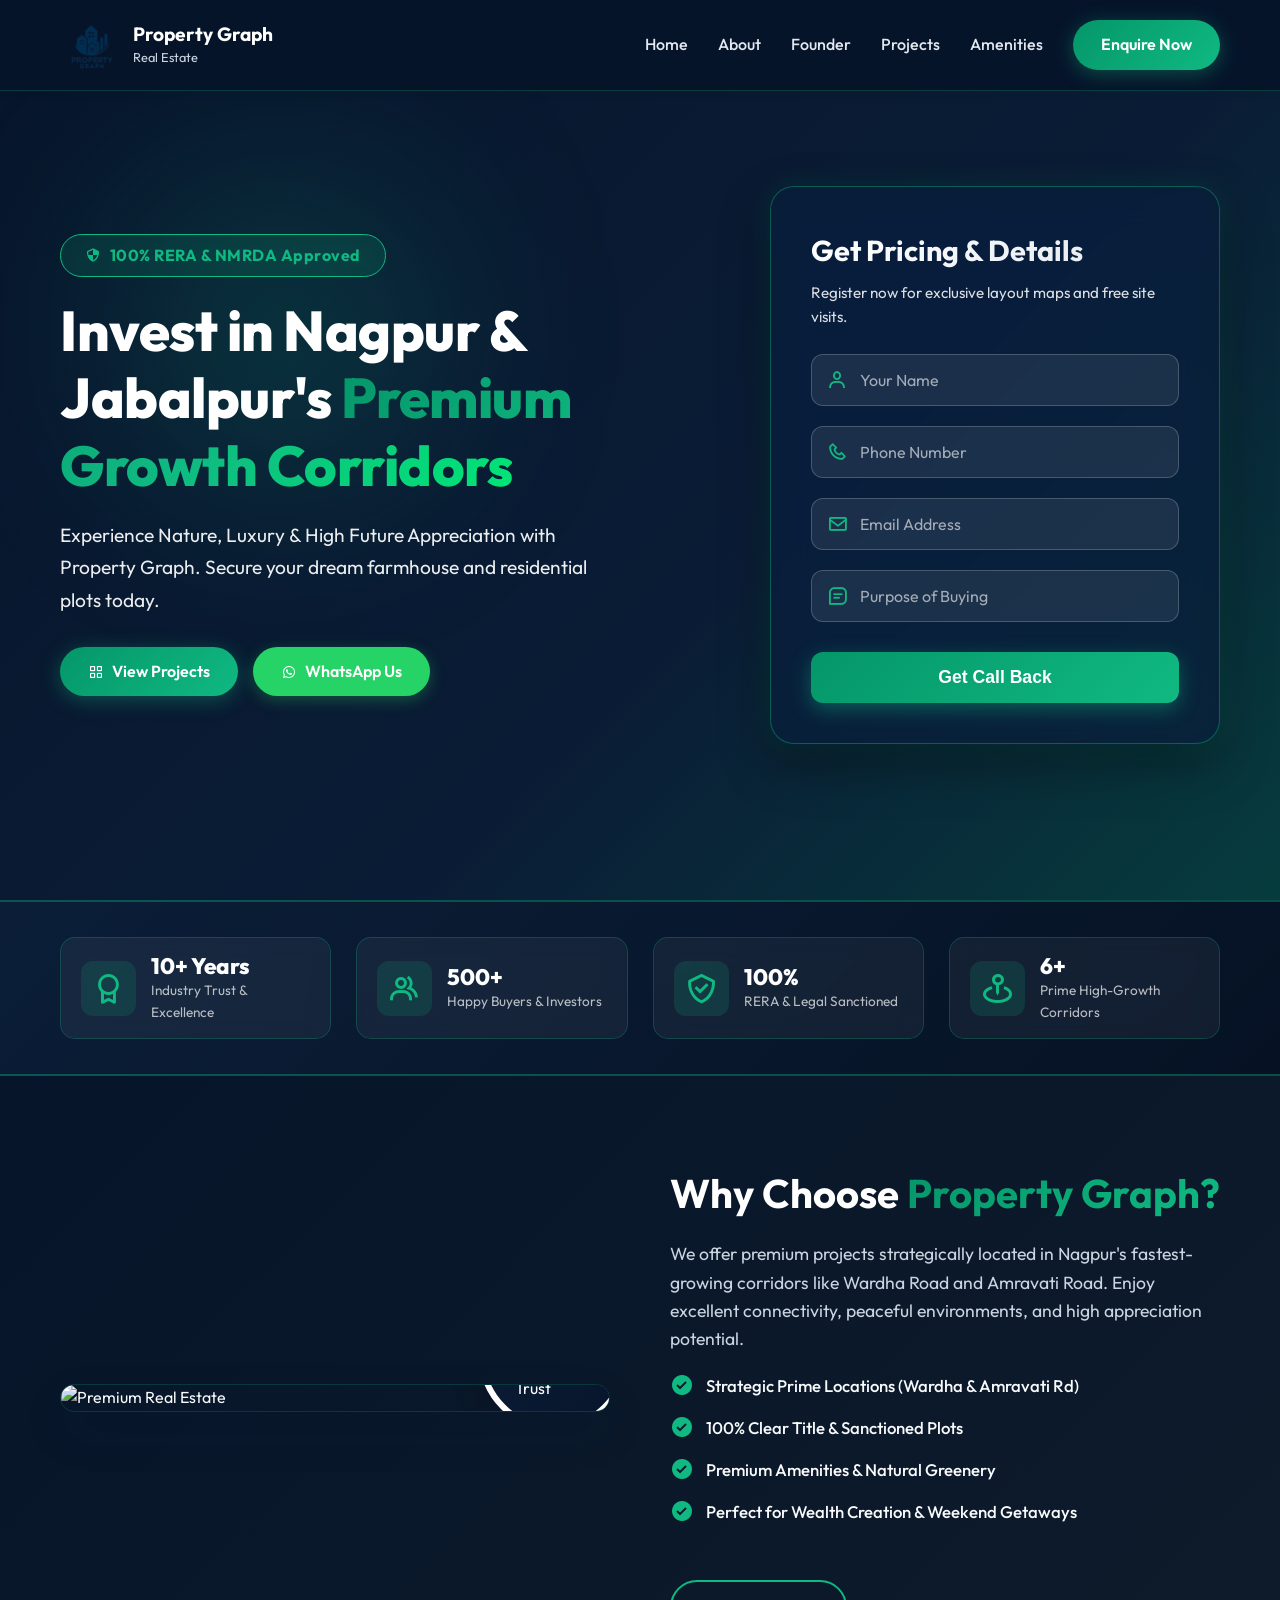
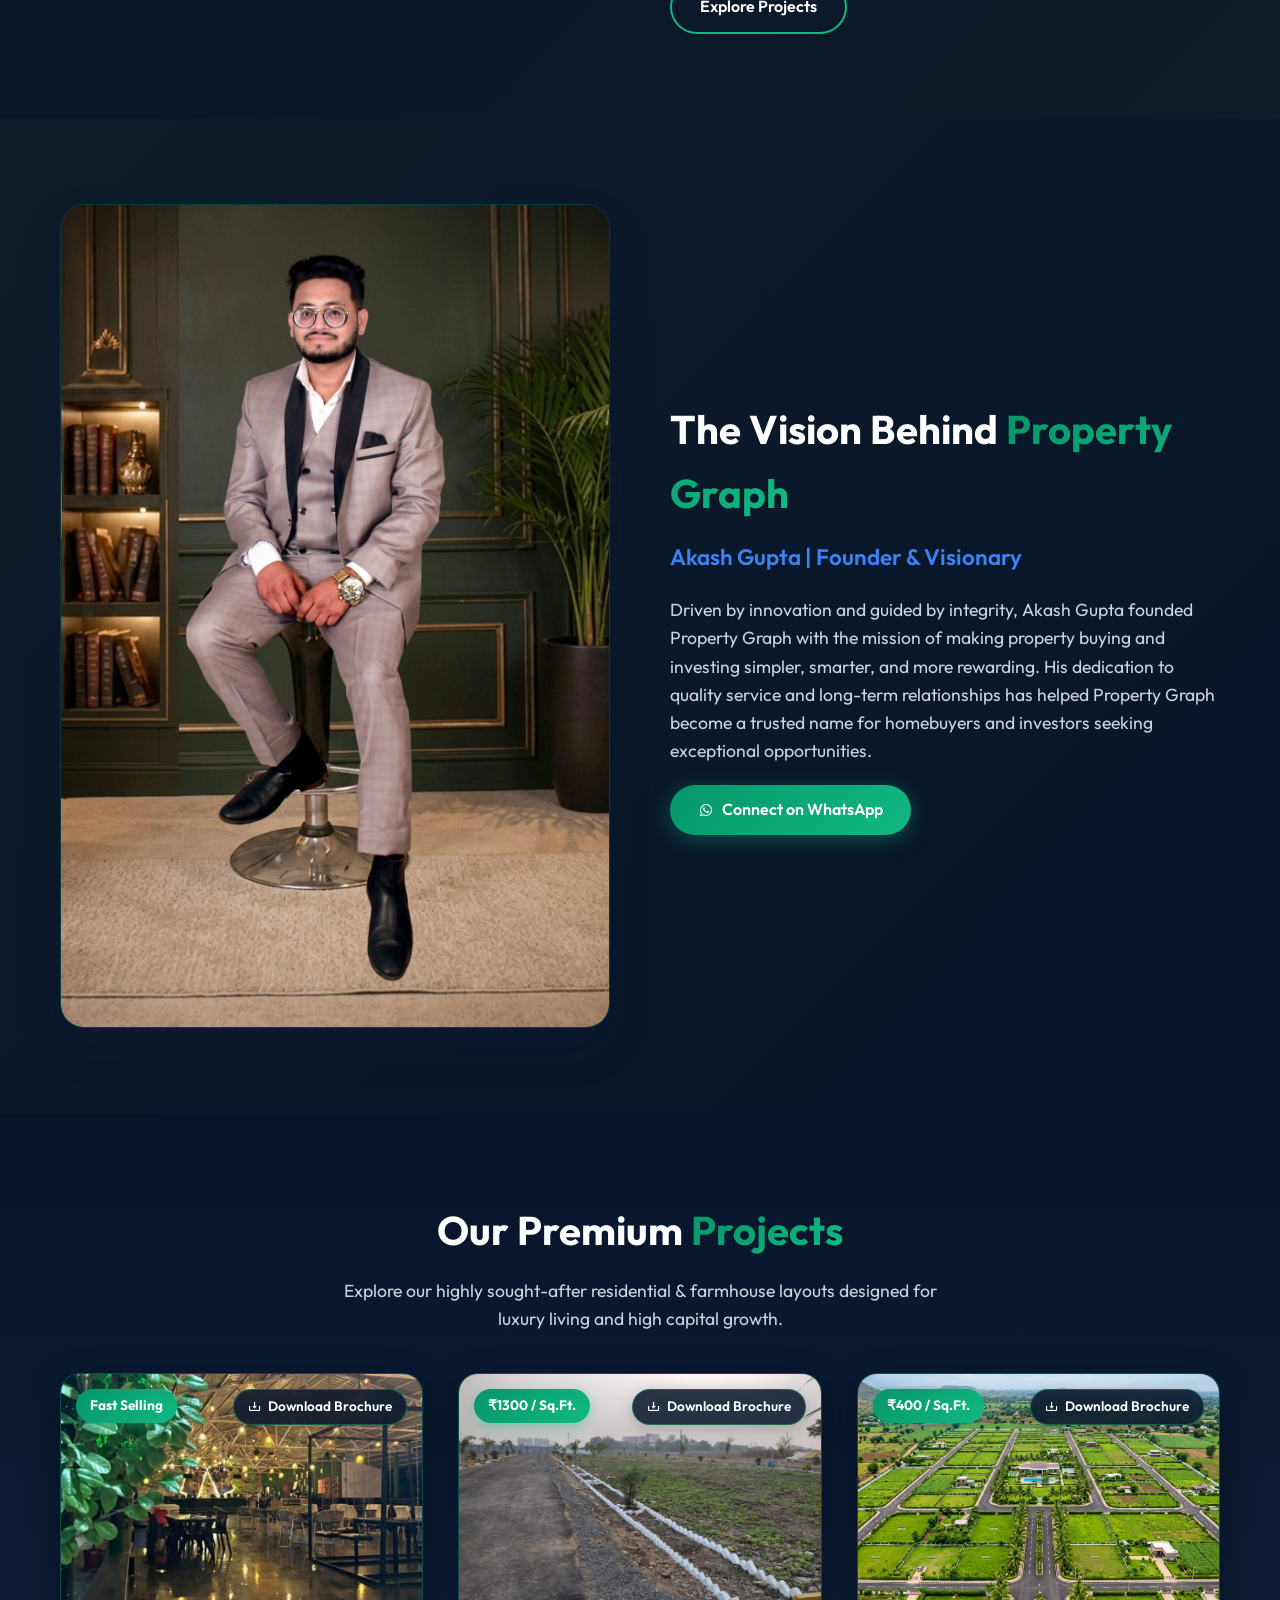
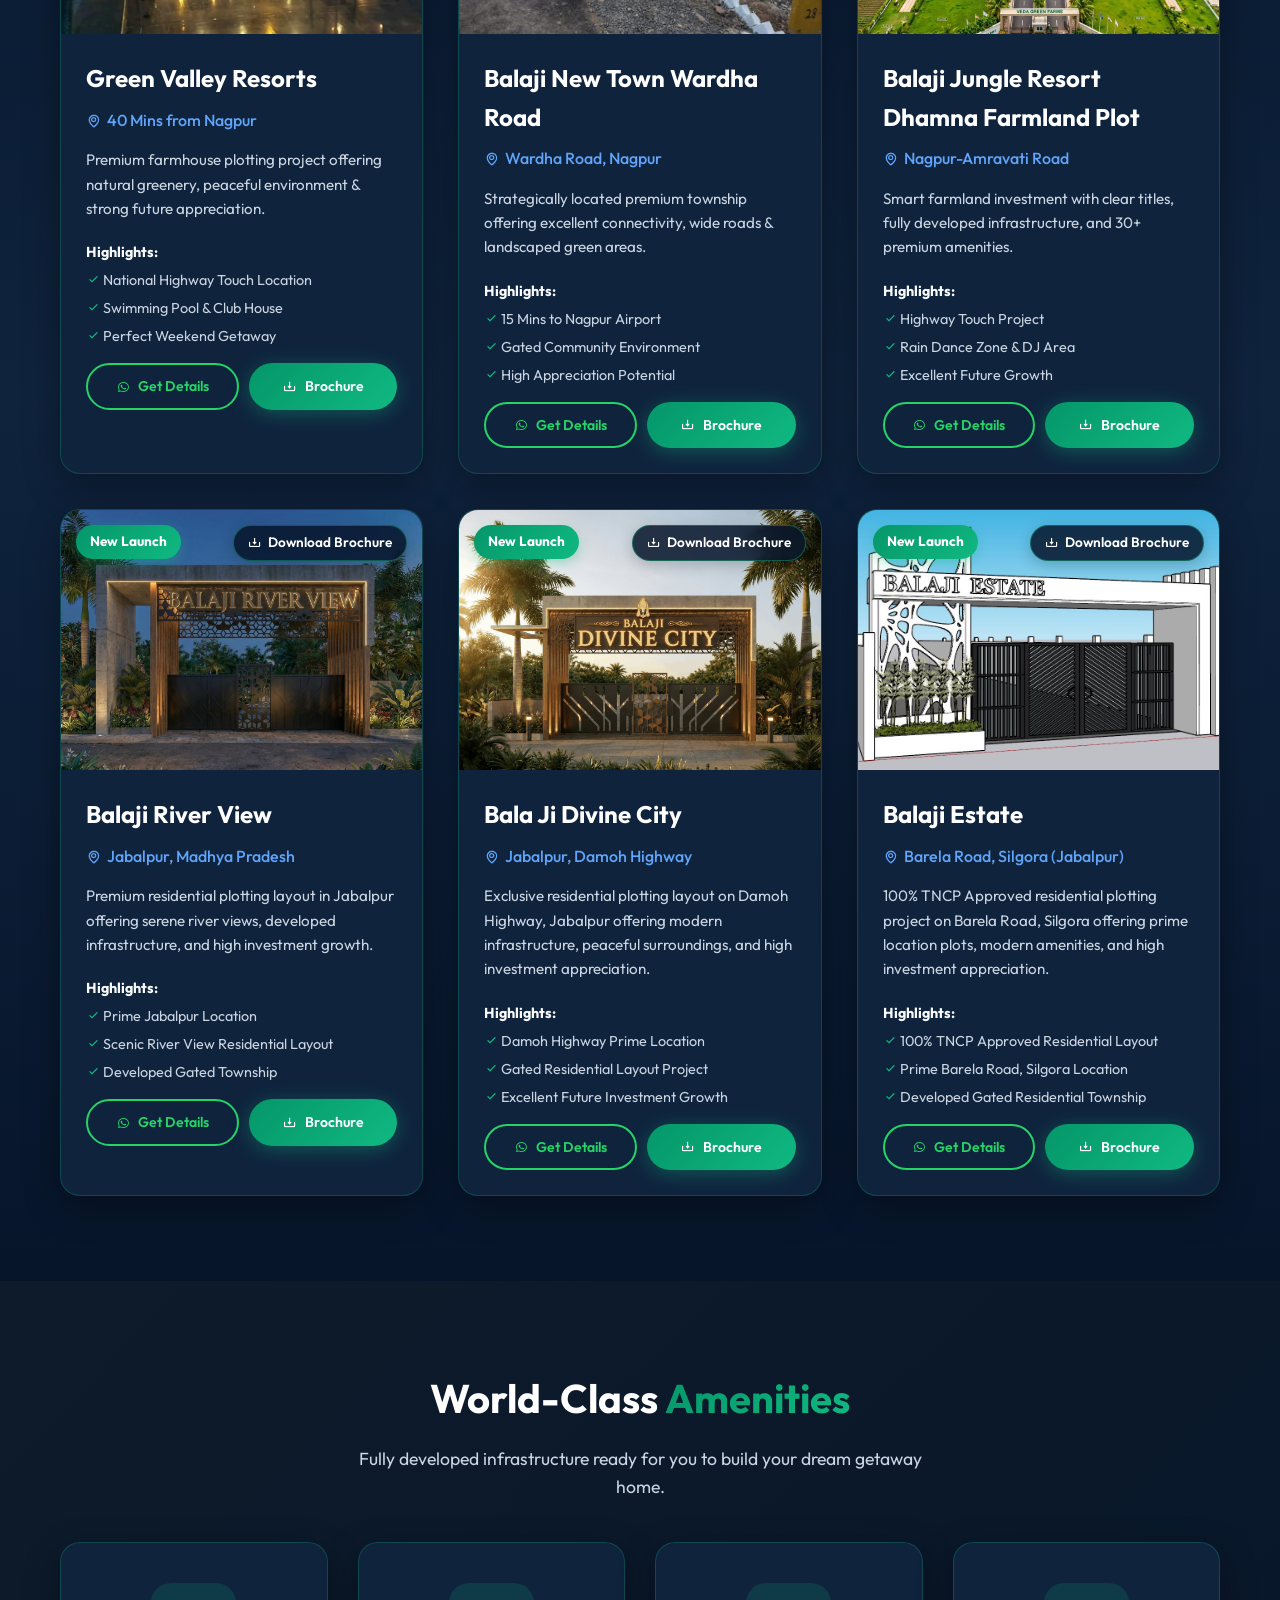
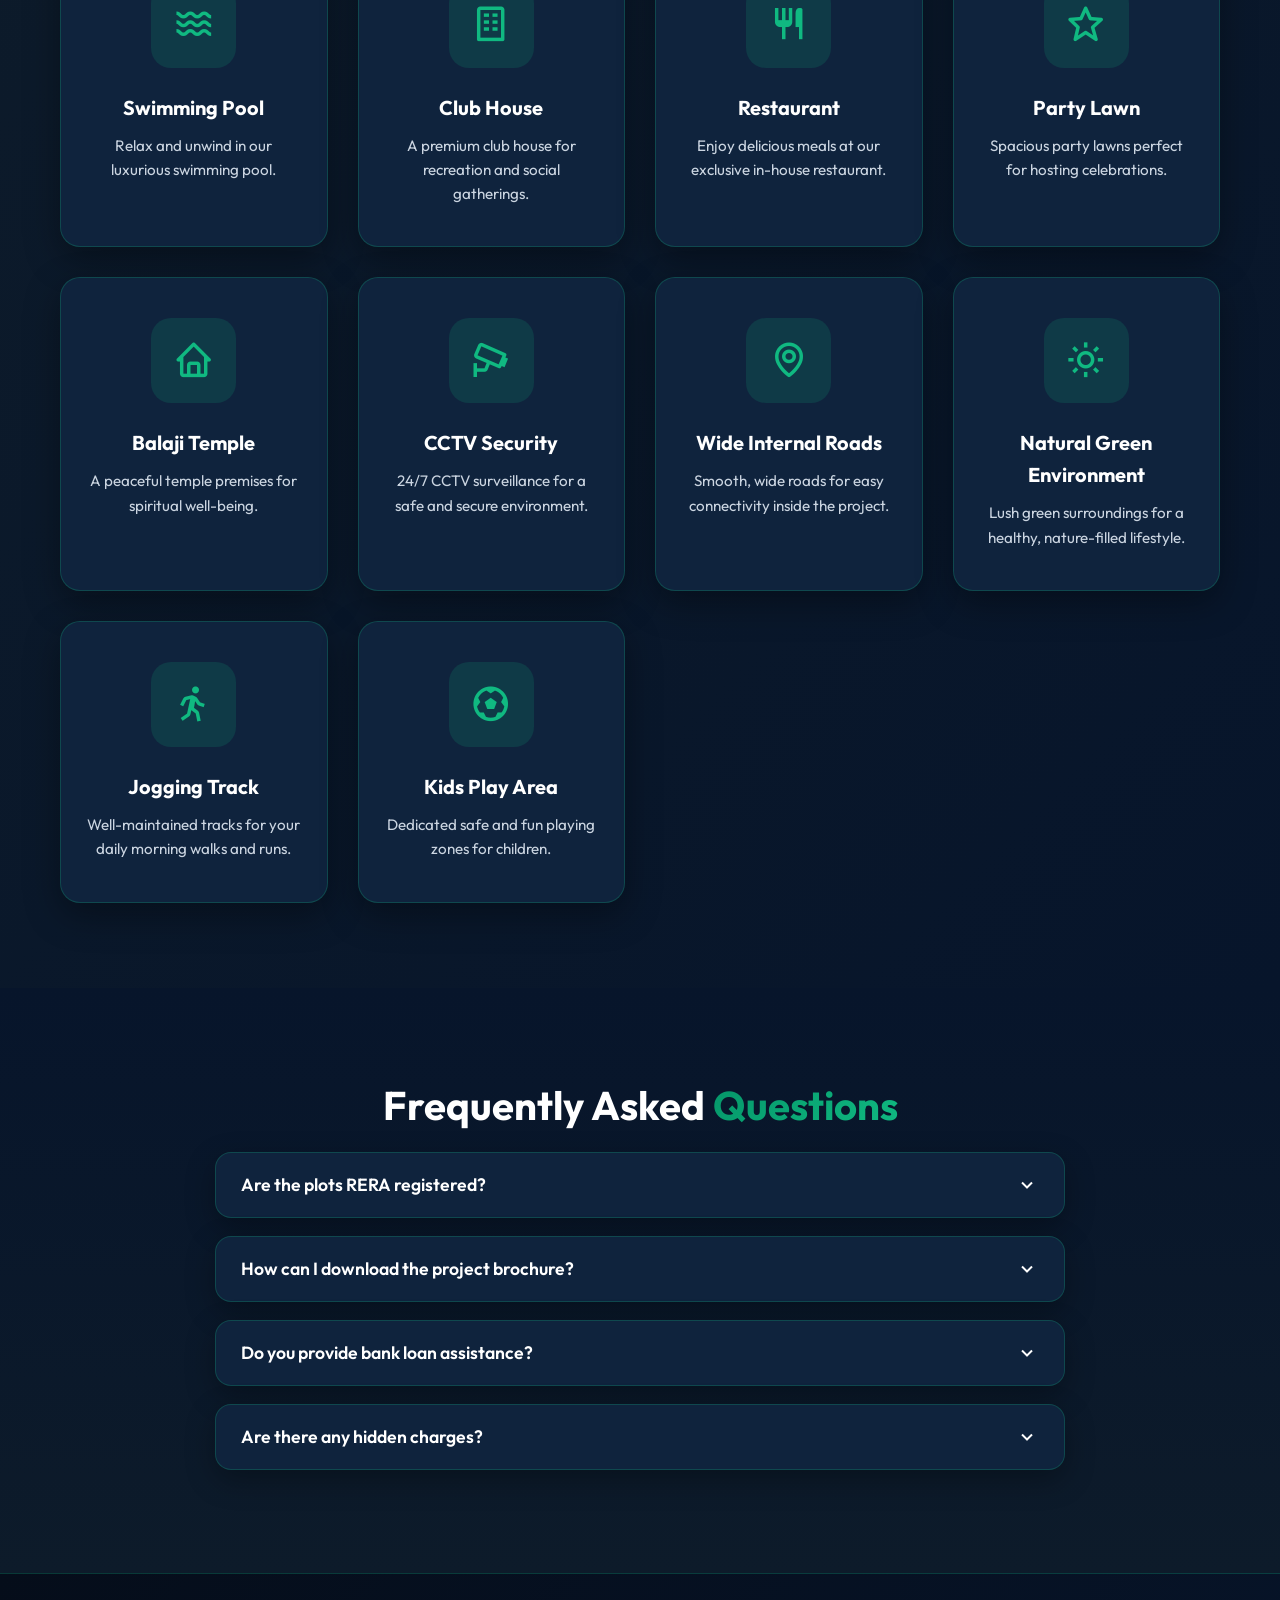
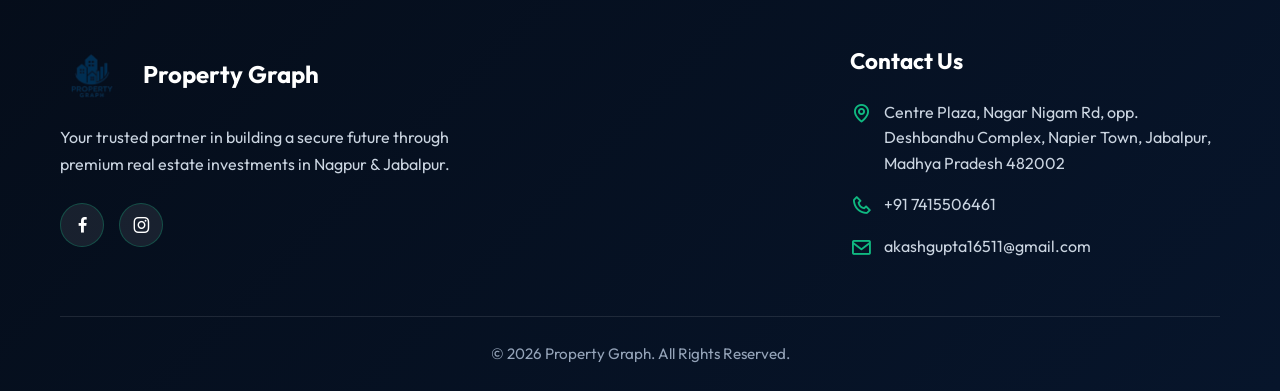
==== index.html @ 425f67b8 "Update Balaji Estate to TNCP Approved Project Barela Road Silgora Jabalpur" ====
<!DOCTYPE html>
<html lang="en">
<head>
    <meta charset="UTF-8">
    <meta name="viewport" content="width=device-width, initial-scale=1.0">
    <meta name="description" content="Property Graph - Premium Residential & Farmhouse Plots in Nagpur & Jabalpur. Download brochures & master plans.">
    <title>Property Graph | Premium Real Estate & Plots | Download Brochures</title>
    <link rel="stylesheet" href="style.css?v=3">
    <link rel="preconnect" href="https://fonts.googleapis.com">
    <link rel="preconnect" href="https://fonts.gstatic.com" crossorigin>
    <link href="https://fonts.googleapis.com/css2?family=Outfit:wght@300;400;500;600;700;800;900&display=swap" rel="stylesheet">
    <!-- Boxicons for Icons -->
    <link href='https://unpkg.com/boxicons@2.1.4/css/boxicons.min.css' rel='stylesheet'>
</head>
<body>
    <div class="page-wrapper" style="overflow-x: hidden; width: 100%; position: relative;">

    <!-- Header / Navbar -->
    <header class="header" id="header">
        <div class="nav-container">
            <a href="#" class="logo">
                <img src="logo.png" alt="Property Graph Logo" style="height: 60px;">
                <span>Property Graph<br><small>Real Estate</small></span>
            </a>
            <nav class="navbar">
                <a href="#home">Home</a>
                <a href="#about">About</a>
                <a href="#founder">Founder</a>
                <a href="#projects">Projects</a>
                <a href="#amenities">Amenities</a>
                <a href="contact.html" class="btn btn-primary">Enquire Now</a>
            </nav>
            <div class="menu-icon" id="menu-icon">
                <i class='bx bx-menu'></i>
            </div>
        </div>
    </header>

    <!-- Hero Section -->
    <section class="hero" id="home">
        <div class="hero-overlay"></div>
        <div class="hero-content">
            <div class="hero-text fade-in-up">
                <span class="badge"><i class='bx bx-shield-quarter'></i> 100% RERA & NMRDA Approved</span>
                <h1>Invest in Nagpur & Jabalpur's <span>Premium Growth Corridors</span></h1>
                <p>Experience Nature, Luxury & High Future Appreciation with Property Graph. Secure your dream farmhouse and residential plots today.</p>
                <div class="hero-buttons">
                    <a href="#projects" class="btn btn-primary"><i class='bx bx-grid-alt'></i> View Projects</a>
                    <a href="https://wa.me/917415506461" class="btn btn-whatsapp" target="_blank">
                        <i class='bx bxl-whatsapp'></i> WhatsApp Us
                    </a>
                </div>
            </div>
            
            <div class="hero-form-container fade-in-up delay-1">
                <div class="glass-form">
                    <h3>Get Pricing & Details</h3>
                    <p>Register now for exclusive layout maps and free site visits.</p>
                    <form id="leadForm" action="https://formsubmit.co/akashgupta16511@gmail.com" method="POST">
                        <input type="hidden" name="_captcha" value="false">
                        <input type="hidden" name="_next" value="https://fdimond423-del.github.io/property-graph-/thankyou.html">
                        <div class="input-group">
                            <i class='bx bx-user'></i>
                            <input type="text" name="name" placeholder="Your Name" required>
                        </div>
                        <div class="input-group">
                            <i class='bx bx-phone'></i>
                            <input type="tel" name="phone" placeholder="Phone Number" required>
                        </div>
                        <div class="input-group">
                            <i class='bx bx-envelope'></i>
                            <input type="email" name="email" placeholder="Email Address">
                        </div>
                        <div class="input-group">
                            <i class='bx bx-message-square-detail'></i>
                            <input type="text" name="purpose" placeholder="Purpose of Buying" required>
                        </div>
                        <button type="submit" class="btn btn-submit">Get Call Back</button>
                    </form>
                </div>
            </div>
        </div>
    </section>

    <!-- Stats Counter Bar -->
    <section class="stats-bar">
        <div class="container">
            <div class="stats-grid">
                <div class="stat-card">
                    <div class="stat-icon"><i class='bx bx-award'></i></div>
                    <div class="stat-info">
                        <h3>10+ Years</h3>
                        <p>Industry Trust & Excellence</p>
                    </div>
                </div>
                <div class="stat-card">
                    <div class="stat-icon"><i class='bx bx-group'></i></div>
                    <div class="stat-info">
                        <h3>500+</h3>
                        <p>Happy Buyers & Investors</p>
                    </div>
                </div>
                <div class="stat-card">
                    <div class="stat-icon"><i class='bx bx-check-shield'></i></div>
                    <div class="stat-info">
                        <h3>100%</h3>
                        <p>RERA & Legal Sanctioned</p>
                    </div>
                </div>
                <div class="stat-card">
                    <div class="stat-icon"><i class='bx bx-map-pin'></i></div>
                    <div class="stat-info">
                        <h3>6+</h3>
                        <p>Prime High-Growth Corridors</p>
                    </div>
                </div>
            </div>
        </div>
    </section>

    <!-- About Section -->
    <section class="about section" id="about">
        <div class="container">
            <div class="about-grid">
                <div class="about-image slide-in-left">
                    <img src="https://images.unsplash.com/photo-1560518883-ce09059eeffa?ixlib=rb-4.0.3&auto=format&fit=crop&w=800&q=80" alt="Premium Real Estate" loading="lazy">
                    <div class="experience-badge">
                        <h2>10+</h2>
                        <p>Years of Trust</p>
                    </div>
                </div>
                <div class="about-text slide-in-right">
                    <h2 class="section-title">Why Choose <span>Property Graph?</span></h2>
                    <p>We offer premium projects strategically located in Nagpur's fastest-growing corridors like Wardha Road and Amravati Road. Enjoy excellent connectivity, peaceful environments, and high appreciation potential.</p>
                    <ul class="features-list">
                        <li><i class='bx bxs-check-circle'></i> Strategic Prime Locations (Wardha & Amravati Rd)</li>
                        <li><i class='bx bxs-check-circle'></i> 100% Clear Title & Sanctioned Plots</li>
                        <li><i class='bx bxs-check-circle'></i> Premium Amenities & Natural Greenery</li>
                        <li><i class='bx bxs-check-circle'></i> Perfect for Wealth Creation & Weekend Getaways</li>
                    </ul>
                    <a href="#projects" class="btn btn-outline" style="margin-top: 25px;">Explore Projects</a>
                </div>
            </div>
        </div>
    </section>

    <!-- Founder Section -->
    <section class="founder section bg-light" id="founder">
        <div class="container">
            <div class="about-grid">
                <div class="about-image slide-in-left">
                    <img src="founder/12x18....-1%20copy.jpg.jpeg" alt="Akash Gupta - Founder & Visionary" loading="lazy">
                </div>
                <div class="about-text slide-in-right">
                    <h2 class="section-title">The Vision Behind <span>Property Graph</span></h2>
                    <h3 style="color: var(--primary-light); font-size: 1.4rem; margin-bottom: 20px; font-weight: 600;">Akash Gupta | Founder & Visionary</h3>
                    <p>Driven by innovation and guided by integrity, Akash Gupta founded Property Graph with the mission of making property buying and investing simpler, smarter, and more rewarding. His dedication to quality service and long-term relationships has helped Property Graph become a trusted name for homebuyers and investors seeking exceptional opportunities.</p>
                    <a href="https://wa.me/917415506461" class="btn btn-primary" target="_blank"><i class='bx bxl-whatsapp'></i> Connect on WhatsApp</a>
                </div>
            </div>
        </div>
    </section>

    <!-- Projects Section -->
    <section class="projects section bg-light" id="projects">
        <div class="container">
            <div class="section-header text-center">
                <h2 class="section-title">Our Premium <span>Projects</span></h2>
                <p>Explore our highly sought-after residential & farmhouse layouts designed for luxury living and high capital growth.</p>
            </div>
            
            <div class="projects-grid">
                <!-- Project 1 -->
                <div class="project-card zoom-in">
                    <div class="project-img">
                        <div class="project-carousel-6">
                            <div class="carousel-track">
                                <div class="carousel-slide"><img src="green_valley_group/image1.jpeg" alt="Green Valley Resorts" loading="lazy"></div>
                                <div class="carousel-slide"><img src="green_valley_group/image2.jpeg" alt="Green Valley Resorts" loading="lazy"></div>
                                <div class="carousel-slide"><img src="green_valley_group/image3.jpeg" alt="Green Valley Resorts" loading="lazy"></div>
                                <div class="carousel-slide"><img src="green_valley_group/image4.jpeg" alt="Green Valley Resorts" loading="lazy"></div>
                                <div class="carousel-slide"><img src="green_valley_group/image5.jpeg" alt="Green Valley Resorts" loading="lazy"></div>
                                <div class="carousel-slide"><img src="green_valley_group/image6.jpeg" alt="Green Valley Resorts" loading="lazy"></div>
                            </div>
                        </div>
                        <span class="status-badge">Fast Selling</span>
                        <a href="green%20vally%20brosure%20final/Green%20Valley%20Broucher.pdf.pdf" download="Green Valley Brochure.pdf" class="download-badge-overlay" title="Download Brochure">
                            <i class='bx bx-download'></i> Download Brochure
                        </a>
                    </div>
                    <div class="project-info">
                        <h3>Green Valley Resorts</h3>
                        <p class="location"><i class='bx bx-map'></i> 40 Mins from Nagpur</p>
                        <p class="desc">Premium farmhouse plotting project offering natural greenery, peaceful environment & strong future appreciation.</p>
                        <div style="margin-bottom: 15px; font-size: 0.9rem; color: var(--text-dark);">
                            <strong>Highlights:</strong>
                            <ul style="list-style: none; padding-left: 0; margin-top: 5px; color: var(--text-light);">
                                <li style="margin-bottom: 5px;"><i class='bx bx-check' style="color: var(--secondary-color);"></i> National Highway Touch Location</li>
                                <li style="margin-bottom: 5px;"><i class='bx bx-check' style="color: var(--secondary-color);"></i> Swimming Pool & Club House</li>
                                <li><i class='bx bx-check' style="color: var(--secondary-color);"></i> Perfect Weekend Getaway</li>
                            </ul>
                        </div>
                        <div class="project-actions">
                            <a href="https://wa.me/917415506461?text=I%20am%20interested%20in%20Green%20Valley%20Resorts" class="btn btn-whatsapp-outline" target="_blank">
                                <i class='bx bxl-whatsapp'></i> Get Details
                            </a>
                            <a href="green%20vally%20brosure%20final/Green%20Valley%20Broucher.pdf.pdf" download="Green Valley Brochure.pdf" class="btn btn-primary">
                                <i class='bx bx-download'></i> Brochure
                            </a>
                        </div>
                    </div>
                </div>

                <!-- Project 2 -->
                <div class="project-card zoom-in">
                    <div class="project-img">
                        <div class="project-carousel">
                            <div class="carousel-track">
                                <div class="carousel-slide"><img src="ba;aji%20new%20town%20wardha%20road%20crowsol/WhatsApp-Image-2024-11-11-at-19.02.05-1-768x577.jpeg" alt="Balaji New Town Wardha Road" loading="lazy"></div>
                                <div class="carousel-slide"><img src="ba;aji%20new%20town%20wardha%20road%20crowsol/WhatsApp-Image-2024-11-11-at-19.02.06-768x577%202.jpeg" alt="Balaji New Town Wardha Road" loading="lazy"></div>
                                <div class="carousel-slide"><img src="ba;aji%20new%20town%20wardha%20road%20crowsol/WhatsApp-Image-2024-11-11-at-19.03.56-2-768x576%20(1).jpeg" alt="Balaji New Town Wardha Road" loading="lazy"></div>
                                <div class="carousel-slide"><img src="ba;aji%20new%20town%20wardha%20road%20crowsol/drone-shots-2.jpg.jpeg" alt="Balaji New Town Wardha Road" loading="lazy"></div>
                                <div class="carousel-slide"><img src="ba;aji%20new%20town%20wardha%20road%20crowsol/drone-shots-3.jpg.jpeg" alt="Balaji New Town Wardha Road" loading="lazy"></div>
                            </div>
                        </div>
                        <span class="status-badge">₹1300 / Sq.Ft.</span>
                        <a href="ba;aji%20new%20town%20wardha%20road%20crowsol/GV%20New%20Map%202%20(1).pdf" download="Balaji New Town Map Brochure.pdf" class="download-badge-overlay" title="Download Brochure">
                            <i class='bx bx-download'></i> Download Brochure
                        </a>
                    </div>
                    <div class="project-info">
                        <h3>Balaji New Town Wardha Road</h3>
                        <p class="location"><i class='bx bx-map'></i> Wardha Road, Nagpur</p>
                        <p class="desc">Strategically located premium township offering excellent connectivity, wide roads & landscaped green areas.</p>
                        <div style="margin-bottom: 15px; font-size: 0.9rem; color: var(--text-dark);">
                            <strong>Highlights:</strong>
                            <ul style="list-style: none; padding-left: 0; margin-top: 5px; color: var(--text-light);">
                                <li style="margin-bottom: 5px;"><i class='bx bx-check' style="color: var(--secondary-color);"></i> 15 Mins to Nagpur Airport</li>
                                <li style="margin-bottom: 5px;"><i class='bx bx-check' style="color: var(--secondary-color);"></i> Gated Community Environment</li>
                                <li><i class='bx bx-check' style="color: var(--secondary-color);"></i> High Appreciation Potential</li>
                            </ul>
                        </div>
                        <div class="project-actions">
                            <a href="https://wa.me/917415506461?text=I%20am%20interested%20in%20Balaji%20New%20Town%20Wardha%20Road" class="btn btn-whatsapp-outline" target="_blank">
                                <i class='bx bxl-whatsapp'></i> Get Details
                            </a>
                            <a href="ba;aji%20new%20town%20wardha%20road%20crowsol/GV%20New%20Map%202%20(1).pdf" download="Balaji New Town Map Brochure.pdf" class="btn btn-primary">
                                <i class='bx bx-download'></i> Brochure
                            </a>
                        </div>
                    </div>
                </div>

                <!-- Project 3 -->
                <div class="project-card zoom-in">
                    <div class="project-img">
                        <img src="balaj%20jungle%20resort/balaji_jungle_resort_plot.png" alt="Balaji Jungle Resort Dhamna Farmland Plot" loading="lazy">
                        <span class="status-badge">₹400 / Sq.Ft.</span>
                        <a href="balaj%20jungle%20resort/Balaji%20jungle%20resort%20brosure.docx" download="Balaji Jungle Resort Brochure.docx" class="download-badge-overlay" title="Download Brochure">
                            <i class='bx bx-download'></i> Download Brochure
                        </a>
                    </div>
                    <div class="project-info">
                        <h3>Balaji Jungle Resort Dhamna Farmland Plot</h3>
                        <p class="location"><i class='bx bx-map'></i> Nagpur-Amravati Road</p>
                        <p class="desc">Smart farmland investment with clear titles, fully developed infrastructure, and 30+ premium amenities.</p>
                        <div style="margin-bottom: 15px; font-size: 0.9rem; color: var(--text-dark);">
                            <strong>Highlights:</strong>
                            <ul style="list-style: none; padding-left: 0; margin-top: 5px; color: var(--text-light);">
                                <li style="margin-bottom: 5px;"><i class='bx bx-check' style="color: var(--secondary-color);"></i> Highway Touch Project</li>
                                <li style="margin-bottom: 5px;"><i class='bx bx-check' style="color: var(--secondary-color);"></i> Rain Dance Zone & DJ Area</li>
                                <li><i class='bx bx-check' style="color: var(--secondary-color);"></i> Excellent Future Growth</li>
                            </ul>
                        </div>
                        <div class="project-actions">
                            <a href="https://wa.me/917415506461?text=I%20am%20interested%20in%20Dhamna%20Farmland" class="btn btn-whatsapp-outline" target="_blank">
                                <i class='bx bxl-whatsapp'></i> Get Details
                            </a>
                            <a href="balaj%20jungle%20resort/Balaji%20jungle%20resort%20brosure.docx" download="Balaji Jungle Resort Brochure.docx" class="btn btn-primary">
                                <i class='bx bx-download'></i> Brochure
                            </a>
                        </div>
                    </div>
                </div>

                <!-- Project 4 -->
                <div class="project-card zoom-in">
                    <div class="project-img">
                        <div class="project-carousel">
                            <div class="carousel-track">
                                <div class="carousel-slide"><img src="balaji%20river/Front_view_2K_202605291612.jpg.jpeg" alt="Balaji River Farmhouse Plot" loading="lazy"></div>
                                <div class="carousel-slide"><img src="balaji%20river/Generate_a_completely_new_FRONT_202605291632.jpg.jpeg" alt="Balaji River Farmhouse Plot" loading="lazy"></div>
                                <div class="carousel-slide"><img src="balaji%20river/Generate_a_luxury_arrival_perspective._202605291714.jpg.jpeg" alt="Balaji River Farmhouse Plot" loading="lazy"></div>
                                <div class="carousel-slide"><img src="balaji%20river/Generate_a_premium_aerial_architectural_202605291713.jpg.jpeg" alt="Balaji River Farmhouse Plot" loading="lazy"></div>
                                <div class="carousel-slide"><img src="balaji%20river/Change_the_text_from_Divine_202605291605.jpg.jpeg" alt="Balaji River Farmhouse Plot" loading="lazy"></div>
                            </div>
                        </div>
                        <span class="status-badge">New Launch</span>
                        <a href="balaj%20jungle%20resort/Balaji%20jungle%20resort%20brosure.docx" download="Balaji River Farmhouse Brochure.docx" class="download-badge-overlay" title="Download Brochure">
                            <i class='bx bx-download'></i> Download Brochure
                        </a>
                    </div>
                    <div class="project-info">
                        <h3>Balaji River View</h3>
                        <p class="location"><i class='bx bx-map'></i> Jabalpur, Madhya Pradesh</p>
                        <p class="desc">Premium residential plotting layout in Jabalpur offering serene river views, developed infrastructure, and high investment growth.</p>
                        <div style="margin-bottom: 15px; font-size: 0.9rem; color: var(--text-dark);">
                            <strong>Highlights:</strong>
                            <ul style="list-style: none; padding-left: 0; margin-top: 5px; color: var(--text-light);">
                                <li style="margin-bottom: 5px;"><i class='bx bx-check' style="color: var(--secondary-color);"></i> Prime Jabalpur Location</li>
                                <li style="margin-bottom: 5px;"><i class='bx bx-check' style="color: var(--secondary-color);"></i> Scenic River View Residential Layout</li>
                                <li><i class='bx bx-check' style="color: var(--secondary-color);"></i> Developed Gated Township</li>
                            </ul>
                        </div>
                        <div class="project-actions">
                            <a href="https://wa.me/917415506461?text=I%20am%20interested%20in%20Balaji%20River%20View%20Jabalpur" class="btn btn-whatsapp-outline" target="_blank">
                                <i class='bx bxl-whatsapp'></i> Get Details
                            </a>
                            <a href="balaj%20jungle%20resort/Balaji%20jungle%20resort%20brosure.docx" download="Balaji River View Brochure.docx" class="btn btn-primary">
                                <i class='bx bx-download'></i> Brochure
                            </a>
                        </div>
                    </div>
                </div>

                <!-- Project 5 -->
                <div class="project-card zoom-in">
                    <div class="project-img">
                        <div class="project-carousel-2">
                            <div class="carousel-track">
                                <div class="carousel-slide"><img src="balaji%20divine/IMG_6451.png" alt="Balaji Divine Farmhouse Plot" loading="lazy"></div>
                                <div class="carousel-slide"><img src="balaji%20divine/IMG_6452.png" alt="Balaji Divine Farmhouse Plot" loading="lazy"></div>
                            </div>
                        </div>
                        <span class="status-badge">New Launch</span>
                        <a href="balaji%20divine/Balaji%20Divine%20City%20-%20Copy.pdf" download="Balaji Divine City Brochure.pdf" class="download-badge-overlay" title="Download Brochure">
                            <i class='bx bx-download'></i> Download Brochure
                        </a>
                    </div>
                    <div class="project-info">
                        <h3>Bala Ji Divine City</h3>
                        <p class="location"><i class='bx bx-map'></i> Jabalpur, Damoh Highway</p>
                        <p class="desc">Exclusive residential plotting layout on Damoh Highway, Jabalpur offering modern infrastructure, peaceful surroundings, and high investment appreciation.</p>
                        <div style="margin-bottom: 15px; font-size: 0.9rem; color: var(--text-dark);">
                            <strong>Highlights:</strong>
                            <ul style="list-style: none; padding-left: 0; margin-top: 5px; color: var(--text-light);">
                                <li style="margin-bottom: 5px;"><i class='bx bx-check' style="color: var(--secondary-color);"></i> Damoh Highway Prime Location</li>
                                <li style="margin-bottom: 5px;"><i class='bx bx-check' style="color: var(--secondary-color);"></i> Gated Residential Layout Project</li>
                                <li><i class='bx bx-check' style="color: var(--secondary-color);"></i> Excellent Future Investment Growth</li>
                            </ul>
                        </div>
                        <div class="project-actions">
                            <a href="https://wa.me/917415506461?text=I%20am%20interested%20in%20Bala%20Ji%20Divine%20City%20Jabalpur" class="btn btn-whatsapp-outline" target="_blank">
                                <i class='bx bxl-whatsapp'></i> Get Details
                            </a>
                            <a href="balaji%20divine/Balaji%20Divine%20City%20-%20Copy.pdf" download="Balaji Divine City Brochure.pdf" class="btn btn-primary">
                                <i class='bx bx-download'></i> Brochure
                            </a>
                        </div>
                    </div>
                </div>

                <!-- Project 6 -->
                <div class="project-card zoom-in">
                    <div class="project-img">
                        <div class="project-carousel-3">
                            <div class="carousel-track">
                                <div class="carousel-slide"><img src="balaji%20estata/WhatsApp%20Image%202026-06-17%20at%204.12.08%20PM.jpeg" alt="Balaji Estate Farmhouse Plot" loading="lazy"></div>
                                <div class="carousel-slide"><img src="balaji%20estata/WhatsApp%20Image%202026-06-17%20at%204.12.09%20PM%20(1).jpeg" alt="Balaji Estate Farmhouse Plot" loading="lazy"></div>
                                <div class="carousel-slide"><img src="balaji%20estata/WhatsApp%20Image%202026-06-17%20at%204.12.09%20PM.jpeg" alt="Balaji Estate Farmhouse Plot" loading="lazy"></div>
                            </div>
                        </div>
                        <span class="status-badge">New Launch</span>
                        <a href="balaji%20estata/Balaji%20estate%20brosure.docx" download="Balaji Estate Brochure.docx" class="download-badge-overlay" title="Download Brochure">
                            <i class='bx bx-download'></i> Download Brochure
                        </a>
                    </div>
                    <div class="project-info">
                        <h3>Balaji Estate</h3>
                        <p class="location"><i class='bx bx-map'></i> Barela Road, Silgora (Jabalpur)</p>
                        <p class="desc">100% TNCP Approved residential plotting project on Barela Road, Silgora offering prime location plots, modern amenities, and high investment appreciation.</p>
                        <div style="margin-bottom: 15px; font-size: 0.9rem; color: var(--text-dark);">
                            <strong>Highlights:</strong>
                            <ul style="list-style: none; padding-left: 0; margin-top: 5px; color: var(--text-light);">
                                <li style="margin-bottom: 5px;"><i class='bx bx-check' style="color: var(--secondary-color);"></i> 100% TNCP Approved Residential Layout</li>
                                <li style="margin-bottom: 5px;"><i class='bx bx-check' style="color: var(--secondary-color);"></i> Prime Barela Road, Silgora Location</li>
                                <li><i class='bx bx-check' style="color: var(--secondary-color);"></i> Developed Gated Residential Township</li>
                            </ul>
                        </div>
                        <div class="project-actions">
                            <a href="https://wa.me/917415506461?text=I%20am%20interested%20in%20Balaji%20Estate%20Barela%20Road%20Silgora" class="btn btn-whatsapp-outline" target="_blank">
                                <i class='bx bxl-whatsapp'></i> Get Details
                            </a>
                            <a href="balaji%20estata/Balaji%20estate%20brosure.docx" download="Balaji Estate Brochure.docx" class="btn btn-primary">
                                <i class='bx bx-download'></i> Brochure
                            </a>
                        </div>
                    </div>
                </div>
            </div>
        </div>
    </section>



    <!-- Amenities Section -->
    <section class="amenities section" id="amenities">
        <div class="container">
            <div class="section-header text-center">
                <h2 class="section-title">World-Class <span>Amenities</span></h2>
                <p>Fully developed infrastructure ready for you to build your dream getaway home.</p>
            </div>
            
            <div class="amenities-grid">
                <div class="amenity-item fade-in-up">
                    <div class="icon-box"><i class='bx bx-water'></i></div>
                    <h4>Swimming Pool</h4>
                    <p>Relax and unwind in our luxurious swimming pool.</p>
                </div>
                <div class="amenity-item fade-in-up delay-1">
                    <div class="icon-box"><i class='bx bx-building'></i></div>
                    <h4>Club House</h4>
                    <p>A premium club house for recreation and social gatherings.</p>
                </div>
                <div class="amenity-item fade-in-up delay-2">
                    <div class="icon-box"><i class='bx bx-restaurant'></i></div>
                    <h4>Restaurant</h4>
                    <p>Enjoy delicious meals at our exclusive in-house restaurant.</p>
                </div>
                <div class="amenity-item fade-in-up delay-3">
                    <div class="icon-box"><i class='bx bx-star'></i></div>
                    <h4>Party Lawn</h4>
                    <p>Spacious party lawns perfect for hosting celebrations.</p>
                </div>
                <div class="amenity-item fade-in-up">
                    <div class="icon-box"><i class='bx bx-home'></i></div>
                    <h4>Balaji Temple</h4>
                    <p>A peaceful temple premises for spiritual well-being.</p>
                </div>
                <div class="amenity-item fade-in-up delay-1">
                    <div class="icon-box"><i class='bx bx-cctv'></i></div>
                    <h4>CCTV Security</h4>
                    <p>24/7 CCTV surveillance for a safe and secure environment.</p>
                </div>
                <div class="amenity-item fade-in-up delay-2">
                    <div class="icon-box"><i class='bx bx-map'></i></div>
                    <h4>Wide Internal Roads</h4>
                    <p>Smooth, wide roads for easy connectivity inside the project.</p>
                </div>
                <div class="amenity-item fade-in-up delay-3">
                    <div class="icon-box"><i class='bx bx-sun'></i></div>
                    <h4>Natural Green Environment</h4>
                    <p>Lush green surroundings for a healthy, nature-filled lifestyle.</p>
                </div>
                <div class="amenity-item fade-in-up">
                    <div class="icon-box"><i class='bx bx-walk'></i></div>
                    <h4>Jogging Track</h4>
                    <p>Well-maintained tracks for your daily morning walks and runs.</p>
                </div>
                <div class="amenity-item fade-in-up delay-1">
                    <div class="icon-box"><i class='bx bx-football'></i></div>
                    <h4>Kids Play Area</h4>
                    <p>Dedicated safe and fun playing zones for children.</p>
                </div>
            </div>
        </div>
    </section>

    <!-- FAQ Section -->
    <section class="faq section bg-light" id="faq">
        <div class="container">
            <div class="section-header text-center">
                <h2 class="section-title">Frequently Asked <span>Questions</span></h2>
            </div>
            <div class="faq-container">
                <div class="faq-item">
                    <button class="faq-question">Are the plots RERA registered? <i class='bx bx-chevron-down'></i></button>
                    <div class="faq-answer">
                        <p>Yes, all our projects are 100% sanctioned and RERA registered. We provide all necessary legal documents to ensure complete transparency.</p>
                    </div>
                </div>
                <div class="faq-item">
                    <button class="faq-question">How can I download the project brochure? <i class='bx bx-chevron-down'></i></button>
                    <div class="faq-answer">
                        <p>You can click on any "Download Brochure" button across our website to download official project PDFs or get them instantly sent to your WhatsApp.</p>
                    </div>
                </div>
                <div class="faq-item">
                    <button class="faq-question">Do you provide bank loan assistance? <i class='bx bx-chevron-down'></i></button>
                    <div class="faq-answer">
                        <p>Absolutely. We have tie-ups with leading nationalized and private banks to facilitate up to 80% hassle-free loan finance.</p>
                    </div>
                </div>
                <div class="faq-item">
                    <button class="faq-question">Are there any hidden charges? <i class='bx bx-chevron-down'></i></button>
                    <div class="faq-answer">
                        <p>No, we maintain 100% transparency. All costs including registration and development are clearly communicated upfront.</p>
                    </div>
                </div>
            </div>
        </div>
    </section>

    <!-- Footer / Contact -->
    <footer class="footer" id="contact">
        <div class="container">
            <div class="footer-grid">
                <div class="footer-info">
                    <a href="#" class="logo footer-logo">
                        <img src="logo.png" alt="Property Graph Logo" style="height: 60px; margin-right: 10px;">
                        <span style="font-size: 1.5rem; color: #fff;">Property Graph</span>
                    </a>
                    <p>Your trusted partner in building a secure future through premium real estate investments in Nagpur & Jabalpur.</p>
                    <div class="social-links">
                        <a href="https://www.facebook.com/people/Property-Graph/61576606281878/?mibextid=wwXIfr" target="_blank"><i class='bx bxl-facebook'></i></a>
                        <a href="https://www.instagram.com/property_graph_gsh=MWJjaGV1MHltNXNpNw%3D%3D&utm_source=qr" target="_blank"><i class='bx bxl-instagram'></i></a>
                    </div>
                </div>
                
                <div class="footer-contact">
                    <h3>Contact Us</h3>
                    <p><i class='bx bx-map'></i> Centre Plaza, Nagar Nigam Rd, opp. Deshbandhu Complex, Napier Town, Jabalpur, Madhya Pradesh 482002</p>
                    <p><i class='bx bx-phone'></i> <a href="tel:+917415506461">+91 7415506461</a></p>
                    <p><i class='bx bx-envelope'></i> <a href="mailto:akashgupta16511@gmail.com">akashgupta16511@gmail.com</a></p>
                </div>
            </div>
            <div class="footer-bottom">
                <p>&copy; 2026 Property Graph. All Rights Reserved.</p>
            </div>
        </div>
    </footer>

    </div> <!-- End Page Wrapper -->

    <!-- Sticky Mobile CTA -->
    <div class="sticky-cta">
        <a href="tel:+917415506461" class="btn-call"><i class='bx bxs-phone-call'></i> Call Now</a>
        <a href="green%20vally%20brosure%20final/Green%20Valley%20Broucher.pdf.pdf" download="Property Graph Brochure.pdf" class="btn-brochure-mobile"><i class='bx bx-download'></i> Brochure</a>
        <a href="https://wa.me/917415506461" class="btn-wa" target="_blank"><i class='bx bxl-whatsapp'></i> WhatsApp</a>
    </div>

    <!-- Auto Popup Form Modal -->
    <div class="popup-overlay" id="autoPopup">
        <div class="popup-content">
            <span class="popup-close" id="closePopup">&times;</span>
            <div style="text-align: center; margin-bottom: 15px;">
                <img src="logo.png" alt="Property Graph Logo" style="height: 60px;">
            </div>
            <h3>Enquire Now</h3>
            <p>Get exclusive details & site visit dates for our premium projects!</p>
            <form id="popupForm" action="https://formsubmit.co/akashgupta16511@gmail.com" method="POST">
                <input type="hidden" name="_captcha" value="false">
                <input type="hidden" name="_next" value="https://fdimond423-del.github.io/property-graph-/thankyou.html">
                <div class="input-group">
                    <i class='bx bx-user'></i>
                    <input type="text" name="name" placeholder="Your Name" required>
                </div>
                <div class="input-group">
                    <i class='bx bx-phone'></i>
                    <input type="tel" name="phone" placeholder="Phone Number" required>
                </div>
                <div class="input-group">
                    <i class='bx bx-message-square-detail'></i>
                    <input type="text" name="purpose" placeholder="Purpose of Buying" required>
                </div>
                <button type="submit" class="btn btn-submit">Submit Details</button>
            </form>
        </div>
    </div>

    <script src="script.js?v=5"></script>
</body>
</html>
---- style.css ----
:root {
    --primary-color: #07152B; /* Deep Midnight Sapphire */
    --primary-light: #3B82F6;
    --secondary-color: #10B981; /* Premium Emerald Green */
    --secondary-hover: #059669; /* Rich Dark Emerald */
    --emerald-glow: #00E676;
    --text-dark: #F8FAFC; /* Crisp Light Text */
    --text-light: #CBD5E1; /* Soft Gray Text */
    --bg-dark-1: #07152B;
    --bg-dark-2: #0D1B2A;
    --bg-card: #0F233D;
    --white: #FFFFFF;
    --glass-bg: rgba(11, 30, 56, 0.88);
    --glass-border: rgba(16, 185, 129, 0.35);
    --transition: all 0.35s cubic-bezier(0.4, 0, 0.2, 1);
    --whatsapp-color: #25D366;
}

* {
    margin: 0;
    padding: 0;
    box-sizing: border-box;
}

html {
    scroll-behavior: smooth;
    font-size: 16px;
    overflow-x: hidden;
    width: 100%;
}

body {
    font-family: 'Outfit', sans-serif;
    color: var(--text-dark);
    background-color: var(--bg-dark-1);
    line-height: 1.6;
    overflow-x: hidden;
    width: 100%;
}

/* Section Backgrounds - Ultra Luxury Dark Theme */
.about {
    background: linear-gradient(135deg, #07152B 0%, #0D1B2A 100%);
    position: relative;
    color: #F8FAFC;
}

.founder {
    background: linear-gradient(135deg, #0D1B2A 0%, #07152B 100%);
    color: #F8FAFC;
}

.founder .section-title {
    color: #FFFFFF;
}

.founder p {
    color: #CBD5E1;
}

.projects {
    background: linear-gradient(180deg, #07152B 0%, #0F233D 50%, #07152B 100%);
    position: relative;
    color: #F8FAFC;
}

.amenities {
    background: linear-gradient(135deg, #0D1B2A 0%, #07152B 100%);
    position: relative;
    color: #F8FAFC;
}

.faq {
    background: linear-gradient(180deg, #07152B 0%, #0D1B2A 100%);
    color: #F8FAFC;
}

/* Utilities */
.container {
    max-width: 1200px;
    margin: 0 auto;
    padding: 0 20px;
}

.section {
    padding: 85px 0;
}

.bg-light {
    background-color: #F1F5F9;
}

.badge {
    display: inline-flex;
    align-items: center;
    gap: 8px;
    background: rgba(16, 185, 129, 0.15);
    border: 1px solid var(--secondary-color);
    color: var(--secondary-color);
    padding: 8px 24px;
    border-radius: 50px;
    font-size: 1rem;
    font-weight: 700;
    margin-bottom: 20px;
    letter-spacing: 0.5px;
    backdrop-filter: blur(5px);
    animation: emerald-badge-pulse 3s infinite ease-in-out;
}

@keyframes emerald-badge-pulse {
    0%, 100% { box-shadow: 0 0 0 0 rgba(16, 185, 129, 0.3); }
    50% { box-shadow: 0 0 0 8px rgba(16, 185, 129, 0); }
}

.text-center {
    text-align: center;
}

.section-title {
    font-size: 2.5rem;
    font-weight: 700;
    margin-bottom: 15px;
    color: #FFFFFF;
}

.section-title span {
    color: var(--secondary-color);
    background: linear-gradient(135deg, #059669 0%, #10B981 100%);
    -webkit-background-clip: text;
    -webkit-text-fill-color: transparent;
}

.section-header p {
    color: #CBD5E1;
    font-size: 1.1rem;
    max-width: 600px;
    margin: 0 auto 40px;
}

/* Buttons */
.btn {
    display: inline-flex;
    align-items: center;
    justify-content: center;
    padding: 12px 28px;
    border-radius: 50px;
    font-weight: 600;
    text-decoration: none;
    transition: var(--transition);
    cursor: pointer;
    border: none;
    gap: 8px;
    position: relative;
    overflow: hidden;
}

.btn-primary {
    background: linear-gradient(135deg, #059669 0%, #10B981 100%);
    color: #FFFFFF;
    box-shadow: 0 4px 20px rgba(16, 185, 129, 0.35);
}

.btn-primary::before {
    content: '';
    position: absolute;
    top: 0;
    left: -100%;
    width: 100%;
    height: 100%;
    background: linear-gradient(90deg, transparent, rgba(255, 255, 255, 0.35), transparent);
    transition: 0.6s ease;
}

.btn-primary:hover::before {
    left: 100%;
}

.btn-primary:hover {
    background: linear-gradient(135deg, #047857 0%, #059669 100%);
    transform: translateY(-3px) scale(1.02);
    box-shadow: 0 10px 28px rgba(16, 185, 129, 0.5);
}

.btn-outline {
    border: 2px solid var(--secondary-color);
    color: #FFFFFF;
    background: transparent;
}

.btn-outline:hover {
    background: linear-gradient(135deg, #059669 0%, #10B981 100%);
    border-color: #10B981;
    color: #FFFFFF;
}

.btn-whatsapp {
    background-color: var(--whatsapp-color);
    color: var(--white);
    box-shadow: 0 4px 15px rgba(37, 211, 102, 0.3);
}

.btn-whatsapp:hover {
    background-color: #1ebd57;
    transform: translateY(-2px);
}

.btn-whatsapp-outline {
    border: 2px solid var(--whatsapp-color);
    color: var(--whatsapp-color);
    background: transparent;
}

.btn-whatsapp-outline:hover {
    background-color: var(--whatsapp-color);
    color: var(--white);
}

.btn-full {
    width: 100%;
}

/* Header */
.header {
    position: fixed;
    top: 0;
    left: 0;
    width: 100%;
    z-index: 1000;
    background: rgba(7, 21, 43, 0.95);
    backdrop-filter: blur(15px);
    -webkit-backdrop-filter: blur(15px);
    box-shadow: 0 4px 20px rgba(0,0,0,0.4);
    border-bottom: 1px solid rgba(16, 185, 129, 0.25);
    transition: var(--transition);
}

.nav-container {
    max-width: 1200px;
    margin: 0 auto;
    padding: 15px 20px;
    display: flex;
    justify-content: space-between;
    align-items: center;
}

.logo {
    display: flex;
    align-items: center;
    gap: 10px;
    text-decoration: none;
    color: #FFFFFF;
}

.logo i {
    font-size: 2rem;
    color: var(--secondary-color);
}

.logo span {
    font-size: 1.2rem;
    font-weight: 700;
    line-height: 1.1;
    color: #FFFFFF;
}

.logo small {
    font-size: 0.8rem;
    font-weight: 400;
    color: #CBD5E1;
}

.navbar {
    display: flex;
    align-items: center;
    gap: 30px;
}

.navbar a:not(.btn) {
    text-decoration: none;
    color: #E2E8F0;
    font-weight: 500;
    font-size: 1rem;
    transition: var(--transition);
    position: relative;
}

.navbar a:not(.btn)::after {
    content: '';
    position: absolute;
    bottom: -5px;
    left: 0;
    width: 0;
    height: 2px;
    background: var(--secondary-color);
    transition: var(--transition);
}

.navbar a:not(.btn):hover::after {
    width: 100%;
}

.navbar a:not(.btn):hover {
    color: var(--secondary-color);
}

.menu-icon {
    display: none;
    font-size: 2rem;
    color: #FFFFFF;
    cursor: pointer;
}

/* Hero Section */
.hero {
    min-height: 100vh;
    background: url('https://images.unsplash.com/photo-1600596542815-ffad4c1539a9?ixlib=rb-4.0.3&auto=format&fit=crop&w=1920&q=80') center/cover no-repeat;
    position: relative;
    display: flex;
    align-items: center;
    padding-top: 90px;
    padding-bottom: 60px;
}

.hero-overlay {
    position: absolute;
    top: 0;
    left: 0;
    width: 100%;
    height: 100%;
    background: linear-gradient(135deg, rgba(7, 21, 43, 0.93) 0%, rgba(11, 30, 56, 0.8) 60%, rgba(5, 150, 105, 0.3) 100%);
}

.hero::after {
    content: '';
    position: absolute;
    top: 20%;
    left: 10%;
    width: 300px;
    height: 300px;
    background: rgba(16, 185, 129, 0.2);
    filter: blur(100px);
    border-radius: 50%;
    pointer-events: none;
}

.hero-content {
    position: relative;
    z-index: 1;
    width: 100%;
    max-width: 1200px;
    margin: 0 auto;
    padding: 0 20px;
    display: grid;
    grid-template-columns: 1fr 1fr;
    gap: 50px;
    align-items: center;
}

.hero-text {
    color: var(--white);
}

.hero-text h1 {
    font-size: 3.5rem;
    font-weight: 800;
    line-height: 1.2;
    margin-bottom: 20px;
    letter-spacing: -0.5px;
}

.hero-text h1 span {
    color: var(--secondary-color);
    background: linear-gradient(135deg, #059669 0%, #10B981 50%, #00E676 100%);
    -webkit-background-clip: text;
    -webkit-text-fill-color: transparent;
}

.hero-text p {
    font-size: 1.2rem;
    margin-bottom: 30px;
    opacity: 0.92;
    line-height: 1.7;
}

.hero-buttons {
    display: flex;
    gap: 15px;
    flex-wrap: wrap;
}

/* Glassmorphism Lead Form */
.hero-form-container {
    display: flex;
    justify-content: flex-end;
}

.glass-form {
    background: rgba(11, 30, 56, 0.78);
    backdrop-filter: blur(20px) saturate(180%);
    -webkit-backdrop-filter: blur(20px) saturate(180%);
    border: 1px solid rgba(16, 185, 129, 0.4);
    border-radius: 24px;
    padding: 40px;
    width: 100%;
    max-width: 450px;
    color: var(--white);
    box-shadow: 0 20px 50px rgba(0, 0, 0, 0.35), 0 0 30px rgba(16, 185, 129, 0.15);
    transition: transform 0.4s ease, border-color 0.4s ease, box-shadow 0.4s ease;
}

.glass-form:hover {
    border-color: rgba(16, 185, 129, 0.7);
    box-shadow: 0 25px 60px rgba(0, 0, 0, 0.45), 0 0 40px rgba(16, 185, 129, 0.25);
}

.glass-form h3 {
    font-size: 1.8rem;
    font-weight: 700;
    margin-bottom: 8px;
    background: linear-gradient(135deg, #FFFFFF 0%, #E2E8F0 100%);
    -webkit-background-clip: text;
    -webkit-text-fill-color: transparent;
}

.glass-form p {
    font-size: 0.95rem;
    margin-bottom: 25px;
    opacity: 0.85;
}

.input-group {
    position: relative;
    margin-bottom: 20px;
}

.input-group i {
    position: absolute;
    left: 16px;
    top: 50%;
    transform: translateY(-50%);
    color: var(--secondary-color);
    font-size: 1.3rem;
    transition: transform 0.3s ease;
}

.input-group input:focus + i, .input-group input:hover + i {
    transform: translateY(-50%) scale(1.15);
}

.input-group input {
    width: 100%;
    padding: 15px 15px 15px 48px;
    background: rgba(255, 255, 255, 0.08);
    border: 1px solid rgba(255, 255, 255, 0.2);
    border-radius: 12px;
    color: var(--white);
    font-size: 1rem;
    font-family: inherit;
    transition: var(--transition);
}

.input-group input::placeholder {
    color: rgba(255, 255, 255, 0.6);
}

.input-group input:focus {
    outline: none;
    border-color: var(--secondary-color);
    background: rgba(255, 255, 255, 0.15);
    box-shadow: 0 0 15px rgba(16, 185, 129, 0.3);
}

.btn-submit {
    width: 100%;
    background: linear-gradient(135deg, #059669 0%, #10B981 100%);
    color: var(--white);
    padding: 15px;
    border-radius: 12px;
    font-size: 1.1rem;
    font-weight: 700;
    margin-top: 10px;
    box-shadow: 0 6px 20px rgba(16, 185, 129, 0.4);
}

.btn-submit:hover {
    background: linear-gradient(135deg, #047857 0%, #059669 100%);
    transform: translateY(-2px);
    box-shadow: 0 10px 28px rgba(16, 185, 129, 0.6);
}

/* About Section */
.about-grid {
    display: grid;
    grid-template-columns: 1fr 1fr;
    gap: 60px;
    align-items: center;
}

.about-image {
    position: relative;
    border-radius: 24px;
    overflow: hidden;
    box-shadow: 0 20px 45px rgba(11, 30, 56, 0.12);
    border: 1px solid rgba(16, 185, 129, 0.2);
}

.about-image img {
    width: 100%;
    height: auto;
    display: block;
    transition: transform 0.6s cubic-bezier(0.4, 0, 0.2, 1);
}

.about-image:hover img {
    transform: scale(1.06);
}

.experience-badge {
    position: absolute;
    bottom: -20px;
    right: -20px;
    background: linear-gradient(135deg, #0B1E38 0%, #07152B 100%);
    color: var(--white);
    padding: 30px;
    border-radius: 50%;
    width: 150px;
    height: 150px;
    display: flex;
    flex-direction: column;
    justify-content: center;
    align-items: center;
    border: 6px solid var(--white);
    box-shadow: 0 10px 30px rgba(0, 0, 0, 0.2);
}

.experience-badge h2 {
    font-size: 2.5rem;
    color: var(--secondary-color);
    line-height: 1;
}

.about-text p {
    margin-bottom: 20px;
    color: #CBD5E1;
    font-size: 1.1rem;
}

.features-list {
    list-style: none;
    margin-bottom: 30px;
}

.features-list li {
    display: flex;
    align-items: center;
    gap: 12px;
    margin-bottom: 15px;
    font-weight: 500;
    color: #F8FAFC;
    font-size: 1.05rem;
}

.features-list li i {
    color: var(--secondary-color);
    font-size: 1.5rem;
}

/* Projects Section */
.projects-grid {
    display: grid;
    grid-template-columns: repeat(auto-fit, minmax(310px, 1fr));
    gap: 35px;
}

.project-card {
    background: #0F233D;
    border-radius: 20px;
    overflow: hidden;
    box-shadow: 0 12px 35px rgba(0, 0, 0, 0.35);
    border: 1px solid rgba(16, 185, 129, 0.25);
    transition: transform 0.4s cubic-bezier(0.4, 0, 0.2, 1), box-shadow 0.4s cubic-bezier(0.4, 0, 0.2, 1), border-color 0.4s ease;
}

.project-card:hover {
    transform: translateY(-10px);
    box-shadow: 0 25px 60px rgba(0, 0, 0, 0.5), 0 0 30px rgba(16, 185, 129, 0.3);
    border-color: var(--secondary-color);
}

.project-img {
    position: relative;
    height: 260px;
    overflow: hidden;
}

.project-img img {
    width: 100%;
    height: 100%;
    object-fit: cover;
    transition: transform 0.6s cubic-bezier(0.4, 0, 0.2, 1);
}

.project-card:hover .project-img img {
    transform: scale(1.08);
}

.status-badge {
    position: absolute;
    top: 15px;
    left: 15px;
    background: linear-gradient(135deg, #059669 0%, #10B981 100%);
    color: #FFFFFF;
    padding: 6px 14px;
    border-radius: 20px;
    font-size: 0.85rem;
    font-weight: 700;
    z-index: 2;
    box-shadow: 0 4px 12px rgba(16, 185, 129, 0.35);
}

.download-badge-overlay {
    position: absolute;
    top: 15px;
    right: 15px;
    background: rgba(7, 21, 43, 0.85);
    backdrop-filter: blur(10px);
    color: #FFFFFF;
    padding: 6px 14px;
    border-radius: 20px;
    font-size: 0.85rem;
    font-weight: 600;
    z-index: 2;
    text-decoration: none;
    display: flex;
    align-items: center;
    gap: 6px;
    transition: var(--transition);
    border: 1px solid rgba(16, 185, 129, 0.4);
    box-shadow: 0 4px 15px rgba(0, 0, 0, 0.2);
}

.download-badge-overlay:hover {
    background: linear-gradient(135deg, #059669 0%, #10B981 100%);
    border-color: #00E676;
    transform: translateY(-2px);
    box-shadow: 0 8px 20px rgba(16, 185, 129, 0.5);
}

.project-actions {
    display: grid;
    grid-template-columns: 1fr 1.1fr;
    gap: 10px;
}

.project-actions .btn {
    padding: 10px 12px;
    font-size: 0.85rem;
}

@media (max-width: 480px) {
    .project-actions {
        grid-template-columns: 1fr;
    }
}

.project-info {
    padding: 25px;
}

.project-info h3 {
    font-size: 1.5rem;
    margin-bottom: 10px;
    color: #FFFFFF;
}

.location {
    color: #60A5FA;
    font-weight: 500;
    margin-bottom: 15px;
    display: flex;
    align-items: center;
    gap: 5px;
}

.project-info .desc {
    color: #CBD5E1;
    margin-bottom: 20px;
    font-size: 0.95rem;
}

/* Amenities Section */
.amenities-grid {
    display: grid;
    grid-template-columns: repeat(auto-fit, minmax(260px, 1fr));
    gap: 30px;
}

.amenity-item {
    text-align: center;
    padding: 40px 25px;
    background: #0F233D;
    border-radius: 20px;
    box-shadow: 0 12px 35px rgba(0, 0, 0, 0.35);
    border: 1px solid rgba(16, 185, 129, 0.25);
    transition: transform 0.4s ease, box-shadow 0.4s ease, border-color 0.4s ease;
}

.amenity-item:hover {
    transform: translateY(-8px);
    border-color: var(--secondary-color);
    box-shadow: 0 25px 55px rgba(0, 0, 0, 0.5), 0 0 30px rgba(16, 185, 129, 0.25);
}

.amenity-item .icon-box {
    width: 85px;
    height: 85px;
    background: rgba(16, 185, 129, 0.15);
    border-radius: 20px;
    display: flex;
    align-items: center;
    justify-content: center;
    margin: 0 auto 24px;
    transition: all 0.4s ease;
}

.amenity-item:hover .icon-box {
    background: linear-gradient(135deg, #059669 0%, #10B981 100%);
    transform: scale(1.12) rotate(-5deg);
    box-shadow: 0 8px 25px rgba(16, 185, 129, 0.35);
}

.amenity-item .icon-box i {
    font-size: 2.6rem;
    color: var(--secondary-color);
    transition: color 0.4s ease;
}

.amenity-item:hover .icon-box i {
    color: #FFFFFF;
}

.amenity-item h4 {
    font-size: 1.25rem;
    font-weight: 700;
    margin-bottom: 10px;
    color: #FFFFFF;
}

.amenity-item p {
    color: #CBD5E1;
    font-size: 0.95rem;
    line-height: 1.6;
}

/* FAQ Section */
.faq-container {
    max-width: 850px;
    margin: 0 auto;
}

.faq-item {
    margin-bottom: 18px;
    background: #0F233D;
    border-radius: 16px;
    box-shadow: 0 10px 30px rgba(0, 0, 0, 0.3);
    border: 1px solid rgba(16, 185, 129, 0.25);
    overflow: hidden;
    transition: var(--transition);
}

.faq-item:hover {
    border-color: rgba(16, 185, 129, 0.5);
    box-shadow: 0 15px 40px rgba(0, 0, 0, 0.4);
}

.faq-question {
    width: 100%;
    padding: 20px 25px;
    display: flex;
    justify-content: space-between;
    align-items: center;
    background: none;
    border: none;
    font-size: 1.1rem;
    font-weight: 600;
    color: #FFFFFF;
    cursor: pointer;
    text-align: left;
    transition: var(--transition);
    font-family: inherit;
}

.faq-question:hover {
    color: var(--primary-color);
}

.faq-question i {
    font-size: 1.5rem;
    transition: transform 0.3s ease;
}

.faq-item.active .faq-question {
    color: var(--primary-color);
}

.faq-item.active .faq-question i {
    transform: rotate(180deg);
}

.faq-answer {
    max-height: 0;
    overflow: hidden;
    transition: max-height 0.3s ease;
    padding: 0 25px;
}

.faq-item.active .faq-answer {
    padding-bottom: 20px;
}

.faq-answer p {
    color: var(--text-light);
}

/* Footer */
.footer {
    background: linear-gradient(135deg, #050D1A 0%, #07152B 100%);
    color: #F8FAFC;
    padding: 70px 0 25px;
    border-top: 1px solid rgba(16, 185, 129, 0.25);
    position: relative;
}

.footer-grid {
    display: grid;
    grid-template-columns: 2fr 1fr;
    gap: 50px;
    margin-bottom: 40px;
}

.footer-logo {
    color: #FFFFFF;
    margin-bottom: 20px;
    display: inline-flex;
}

.footer-info p {
    color: #CBD5E1;
    max-width: 420px;
    margin-bottom: 25px;
    font-size: 1rem;
    line-height: 1.7;
}

.social-links {
    display: flex;
    gap: 15px;
}

.social-links a {
    display: flex;
    align-items: center;
    justify-content: center;
    width: 44px;
    height: 44px;
    background: rgba(255, 255, 255, 0.08);
    border: 1px solid rgba(16, 185, 129, 0.3);
    color: #FFFFFF;
    border-radius: 50%;
    text-decoration: none;
    font-size: 1.3rem;
    transition: var(--transition);
}

.social-links a:hover {
    background: linear-gradient(135deg, #059669 0%, #10B981 100%);
    color: #FFFFFF;
    transform: translateY(-4px) scale(1.1);
    box-shadow: 0 8px 20px rgba(16, 185, 129, 0.4);
}

.footer-contact h3 {
    font-size: 1.4rem;
    margin-bottom: 20px;
    color: #FFFFFF;
    font-weight: 700;
}

.footer-contact p {
    display: flex;
    align-items: flex-start;
    gap: 12px;
    color: #CBD5E1;
    margin-bottom: 16px;
    font-size: 1rem;
    line-height: 1.6;
}

.footer-contact i {
    color: var(--secondary-color);
    font-size: 1.4rem;
    margin-top: 2px;
}

.footer-contact a {
    color: #CBD5E1;
    text-decoration: none;
    transition: var(--transition);
}

.footer-contact a:hover {
    color: var(--secondary-color);
}

.footer-bottom {
    text-align: center;
    padding-top: 25px;
    border-top: 1px solid rgba(255, 255, 255, 0.1);
    color: #94A3B8;
    font-size: 0.95rem;
}

/* Sticky CTA Mobile */
.sticky-cta {
    position: fixed;
    bottom: 0;
    left: 0;
    width: 100%;
    display: none;
    z-index: 999;
    box-shadow: 0 -2px 10px rgba(0,0,0,0.1);
}

.sticky-cta a {
    flex: 1;
    display: flex;
    align-items: center;
    justify-content: center;
    gap: 8px;
    padding: 15px;
    text-decoration: none;
    color: var(--white);
    font-weight: 600;
    font-size: 1.1rem;
}

.btn-call {
    background: var(--primary-color);
}

.btn-wa {
    background: var(--whatsapp-color);
}

/* Animations */
.fade-in-up {
    opacity: 0;
    transform: translateY(30px);
    transition: opacity 0.8s ease, transform 0.8s ease;
}

.fade-in-down {
    opacity: 0;
    transform: translateY(-30px);
    transition: opacity 0.8s ease, transform 0.8s ease;
}

.zoom-in {
    opacity: 0;
    transform: scale(0.93);
    transition: opacity 0.8s cubic-bezier(0.16, 1, 0.3, 1), transform 0.8s cubic-bezier(0.16, 1, 0.3, 1);
}

.slide-in-left {
    opacity: 0;
    transform: translateX(-50px);
    transition: opacity 0.8s ease, transform 0.8s ease;
}

.slide-in-right {
    opacity: 0;
    transform: translateX(50px);
    transition: opacity 0.8s ease, transform 0.8s ease;
}

.appear {
    opacity: 1;
    transform: translate(0);
}

.delay-1 { transition-delay: 0.2s; }
.delay-2 { transition-delay: 0.4s; }
.delay-3 { transition-delay: 0.6s; }

/* Responsive Media Queries - Mobile Optimization */
@media (max-width: 992px) {
    .hero-content {
        grid-template-columns: 1fr;
        text-align: center;
        gap: 40px;
        padding-top: 30px;
    }

    .hero-buttons {
        justify-content: center;
    }

    .hero-form-container {
        justify-content: center;
    }

    .about-grid {
        grid-template-columns: 1fr;
        text-align: center;
        gap: 40px;
    }

    .experience-badge {
        position: relative;
        bottom: auto;
        right: auto;
        transform: none;
        margin: 20px auto 0;
        width: 130px;
        height: 130px;
    }

    .features-list li {
        justify-content: center;
    }
}

@media (max-width: 768px) {
    .fade-in-up, .slide-in-left, .slide-in-right {
        opacity: 1 !important;
        transform: none !important;
        transition: none !important;
    }

    .header {
        position: fixed;
        top: 0;
        left: 0;
        width: 100%;
        background: rgba(7, 21, 43, 0.98);
        border-bottom: 1px solid rgba(16, 185, 129, 0.3);
    }
    
    .menu-icon {
        display: block;
        color: #FFFFFF;
    }
    
    .logo img {
        height: 45px !important;
    }
    
    .logo span {
        font-size: 1.1rem;
        color: #FFFFFF;
    }

    .glass-form {
        padding: 25px 20px;
        max-width: 100%;
    }

    .navbar {
        position: absolute;
        top: 100%;
        left: -100%;
        width: 100%;
        background: #07152B;
        border-bottom: 1px solid rgba(16, 185, 129, 0.3);
        flex-direction: column;
        padding: 25px 20px;
        box-shadow: 0 15px 30px rgba(0,0,0,0.5);
        transition: 0.35s ease;
        gap: 18px;
    }

    .navbar a:not(.btn) {
        color: #FFFFFF !important;
        font-size: 1.1rem;
    }

    .navbar.active {
        left: 0;
    }

    .hero-text h1 {
        font-size: 2.2rem;
        line-height: 1.25;
    }

    .hero-text p {
        font-size: 1rem;
    }

    .section-title {
        font-size: 1.9rem;
    }

    .section {
        padding: 55px 0;
    }

    .projects-grid, .amenities-grid {
        grid-template-columns: 1fr;
        gap: 25px;
    }

    .project-actions {
        display: flex;
        flex-direction: column;
        gap: 10px;
    }

    .project-actions .btn {
        width: 100%;
    }

    .footer-grid {
        grid-template-columns: 1fr;
        gap: 30px;
        text-align: center;
    }

    .footer-info p {
        margin: 0 auto 25px;
    }

    .social-links {
        justify-content: center;
    }
    
    .footer-contact p {
        justify-content: center;
    }

    body {
        padding-bottom: 65px;
    }

    .sticky-cta {
        display: flex;
        z-index: 10000;
        background: #07152B;
        border-top: 1px solid rgba(16, 185, 129, 0.3);
        padding: 8px 12px;
        gap: 8px;
    }
}

@media (max-width: 480px) {
    .hero-buttons {
        flex-direction: column;
        width: 100%;
        gap: 12px;
    }
    
    .hero-buttons .btn {
        width: 100%;
    }

    .download-badge-overlay {
        padding: 4px 10px;
        font-size: 0.75rem;
    }

    .status-badge {
        padding: 4px 10px;
        font-size: 0.75rem;
    }

    .container {
        padding: 0 15px;
    }
}

/* Auto Popup Form Styles */
.popup-overlay {
    position: fixed;
    top: 0;
    left: 0;
    width: 100%;
    height: 100%;
    background: rgba(0, 0, 0, 0.6);
    backdrop-filter: blur(5px);
    z-index: 2000;
    display: flex;
    justify-content: center;
    align-items: center;
    opacity: 0;
    visibility: hidden;
    transition: all 0.3s ease;
}

.popup-overlay.active {
    opacity: 1;
    visibility: visible;
}

.popup-content {
    background: var(--white);
    padding: 30px;
    border-radius: 15px;
    width: 90%;
    max-width: 400px;
    position: relative;
    transform: translateY(-20px);
    transition: all 0.3s ease;
    box-shadow: 0 10px 40px rgba(0,0,0,0.2);
}

.popup-overlay.active .popup-content {
    transform: translateY(0);
}

.popup-close {
    position: absolute;
    top: 15px;
    right: 15px;
    font-size: 1.5rem;
    cursor: pointer;
    color: var(--text-light);
    transition: var(--transition);
}

.popup-close:hover {
    color: var(--secondary-color);
}

.popup-content h3 {
    font-size: 1.5rem;
    color: var(--primary-color);
    margin-bottom: 10px;
    text-align: center;
}

.popup-content p {
    color: var(--text-light);
    font-size: 0.95rem;
    margin-bottom: 20px;
    text-align: center;
}

.popup-content .input-group input {
    background: #f9fafb;
    border: 1px solid #e5e7eb;
    color: var(--text-dark);
}

.popup-content .input-group i {
    color: var(--text-light);
}

.popup-content .input-group input:focus {
    border-color: var(--secondary-color);
    background: #fff;
}

/* Project Image Carousel */
.project-carousel {
    position: relative;
    width: 100%;
    height: 100%;
    overflow: hidden;
}

.project-carousel .carousel-track {
    display: flex;
    width: 500%;
    height: 100%;
    animation: slide-animation 15s infinite ease-in-out;
}

.project-carousel .carousel-slide {
    width: 20%;
    height: 100%;
    flex-shrink: 0;
}

.project-carousel .carousel-slide img {
    width: 100%;
    height: 100%;
    object-fit: cover;
}

@keyframes slide-animation {
    0% { transform: translateX(0); }
    16% { transform: translateX(0); }
    20% { transform: translateX(-20%); }
    36% { transform: translateX(-20%); }
    40% { transform: translateX(-40%); }
    56% { transform: translateX(-40%); }
    60% { transform: translateX(-60%); }
    76% { transform: translateX(-60%); }
    80% { transform: translateX(-80%); }
    96% { transform: translateX(-80%); }
    100% { transform: translateX(0); }
}

/* Project Image Carousel (2 slides) */
.project-carousel-2 {
    position: relative;
    width: 100%;
    height: 100%;
    overflow: hidden;
}

.project-carousel-2 .carousel-track {
    display: flex;
    width: 200%;
    height: 100%;
    animation: slide-animation-2 8s infinite ease-in-out;
}

.project-carousel-2 .carousel-slide {
    width: 50%;
    height: 100%;
    flex-shrink: 0;
}

.project-carousel-2 .carousel-slide img {
    width: 100%;
    height: 100%;
    object-fit: cover;
}

@keyframes slide-animation-2 {
    0% { transform: translateX(0); }
    45% { transform: translateX(0); }
    50% { transform: translateX(-50%); }
    95% { transform: translateX(-50%); }
    100% { transform: translateX(0); }
}

/* Project Image Carousel (3 slides) */
.project-carousel-3 {
    position: relative;
    width: 100%;
    height: 100%;
    overflow: hidden;
}

.project-carousel-3 .carousel-track {
    display: flex;
    width: 300%;
    height: 100%;
    animation: slide-animation-3 10s infinite ease-in-out;
}

.project-carousel-3 .carousel-slide {
    width: 33.333%;
    height: 100%;
    flex-shrink: 0;
}

.project-carousel-3 .carousel-slide img {
    width: 100%;
    height: 100%;
    object-fit: cover;
}

@keyframes slide-animation-3 {
    0% { transform: translateX(0); }
    28% { transform: translateX(0); }
    33.333% { transform: translateX(-33.333%); }
    61% { transform: translateX(-33.333%); }
    66.666% { transform: translateX(-66.666%); }
    95% { transform: translateX(-66.666%); }
    100% { transform: translateX(0); }
}

/* Project Image Carousel (6 slides) */
.project-carousel-6 {
    position: relative;
    width: 100%;
    height: 100%;
    overflow: hidden;
}

.project-carousel-6 .carousel-track {
    display: flex;
    width: 600%;
    height: 100%;
    animation: slide-animation-6 18s infinite ease-in-out;
}

.project-carousel-6 .carousel-slide {
    width: 16.6666%;
    height: 100%;
    flex-shrink: 0;
}

.project-carousel-6 .carousel-slide img {
    width: 100%;
    height: 100%;
    object-fit: cover;
}

@keyframes slide-animation-6 {
    0% { transform: translateX(0); }
    13% { transform: translateX(0); }
    16.666% { transform: translateX(-16.666%); }
    29% { transform: translateX(-16.666%); }
    33.333% { transform: translateX(-33.333%); }
    46% { transform: translateX(-33.333%); }
    50% { transform: translateX(-50%); }
    63% { transform: translateX(-50%); }
    66.666% { transform: translateX(-66.666%); }
    79% { transform: translateX(-66.666%); }
    83.333% { transform: translateX(-83.333%); }
    96% { transform: translateX(-83.333%); }
    100% { transform: translateX(0); }
}

/* ==========================================
   NEW ENHANCEMENTS: Stats, Brochures & Theme
   ========================================== */

/* Emerald Pulse Button */
.btn-gold-pulse, .btn-emerald-pulse {
    background: linear-gradient(135deg, #059669 0%, #10B981 100%);
    color: #FFFFFF;
    font-weight: 700;
    box-shadow: 0 4px 20px rgba(16, 185, 129, 0.4);
    animation: emerald-pulse-anim 2.5s infinite;
}

.btn-gold-pulse:hover, .btn-emerald-pulse:hover {
    background: linear-gradient(135deg, #047857 0%, #059669 100%);
    transform: translateY(-3px) scale(1.02);
    box-shadow: 0 8px 25px rgba(16, 185, 129, 0.6);
}

@keyframes emerald-pulse-anim {
    0% { box-shadow: 0 0 0 0 rgba(16, 185, 129, 0.6); }
    70% { box-shadow: 0 0 0 12px rgba(16, 185, 129, 0); }
    100% { box-shadow: 0 0 0 0 rgba(16, 185, 129, 0); }
}

/* Stats Counter Bar */
.stats-bar {
    background: linear-gradient(135deg, #0B1E38 0%, #061224 100%);
    padding: 35px 0;
    border-top: 2px solid rgba(16, 185, 129, 0.35);
    border-bottom: 2px solid rgba(16, 185, 129, 0.35);
    color: #FFFFFF;
}

.stats-grid {
    display: grid;
    grid-template-columns: repeat(4, 1fr);
    gap: 25px;
}

.stat-card {
    display: flex;
    align-items: center;
    gap: 15px;
    padding: 15px 20px;
    background: rgba(255, 255, 255, 0.05);
    border-radius: 15px;
    border: 1px solid rgba(16, 185, 129, 0.25);
    backdrop-filter: blur(10px);
    transition: var(--transition);
}

.stat-card:hover {
    transform: translateY(-5px);
    border-color: var(--secondary-color);
    box-shadow: 0 10px 25px rgba(16, 185, 129, 0.25);
}

.stat-icon {
    font-size: 2.2rem;
    color: var(--secondary-color);
    background: rgba(16, 185, 129, 0.15);
    width: 55px;
    height: 55px;
    border-radius: 12px;
    display: flex;
    align-items: center;
    justify-content: center;
    flex-shrink: 0;
    transition: transform 0.3s ease;
}

.stat-card:hover .stat-icon {
    transform: scale(1.1) rotate(5deg);
    background: rgba(16, 185, 129, 0.25);
}

.stat-info h3 {
    font-size: 1.4rem;
    font-weight: 800;
    color: #FFFFFF;
    line-height: 1.2;
}

.stat-info p {
    font-size: 0.85rem;
    color: rgba(255, 255, 255, 0.7);
}

/* Project Actions Dual Buttons */
.project-actions {
    display: flex;
    gap: 10px;
    margin-top: 15px;
}

.project-actions .btn {
    flex: 1;
    font-size: 0.88rem;
    padding: 10px 14px;
    white-space: nowrap;
    justify-content: center;
}

/* Mobile Sticky CTA Button update */
.btn-brochure-mobile {
    flex: 1;
    background: linear-gradient(135deg, #059669 0%, #10B981 100%);
    color: #FFFFFF;
    text-decoration: none;
    padding: 12px 10px;
    border-radius: 8px;
    font-weight: 700;
    font-size: 0.9rem;
    display: flex;
    align-items: center;
    justify-content: center;
    gap: 6px;
    border: none;
    cursor: pointer;
    box-shadow: 0 4px 15px rgba(16, 185, 129, 0.3);
}

/* Responsive adjustments */
@media (max-width: 992px) {
    .stats-grid {
        grid-template-columns: repeat(2, 1fr);
    }
}

@media (max-width: 576px) {
    .stats-grid {
        grid-template-columns: 1fr;
    }
    .hero-text h1 {
        font-size: 2.2rem;
    }
}
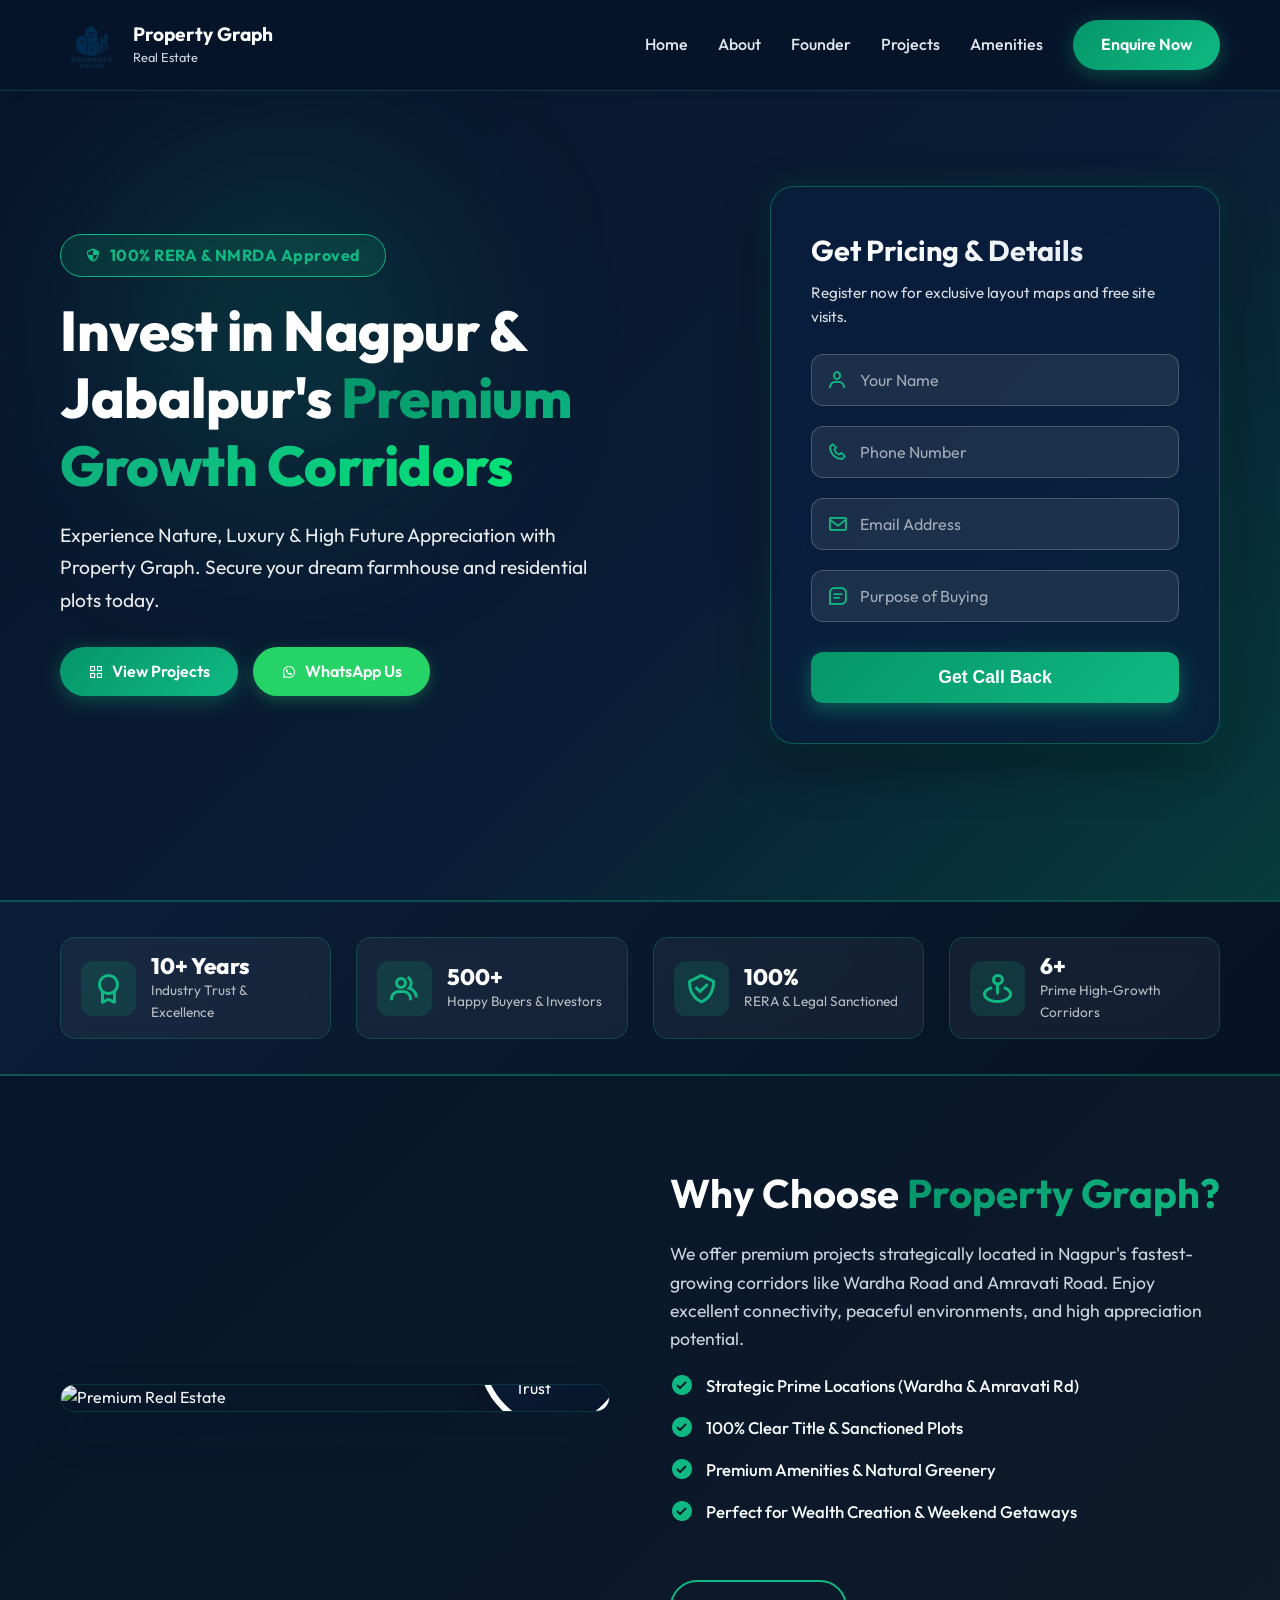
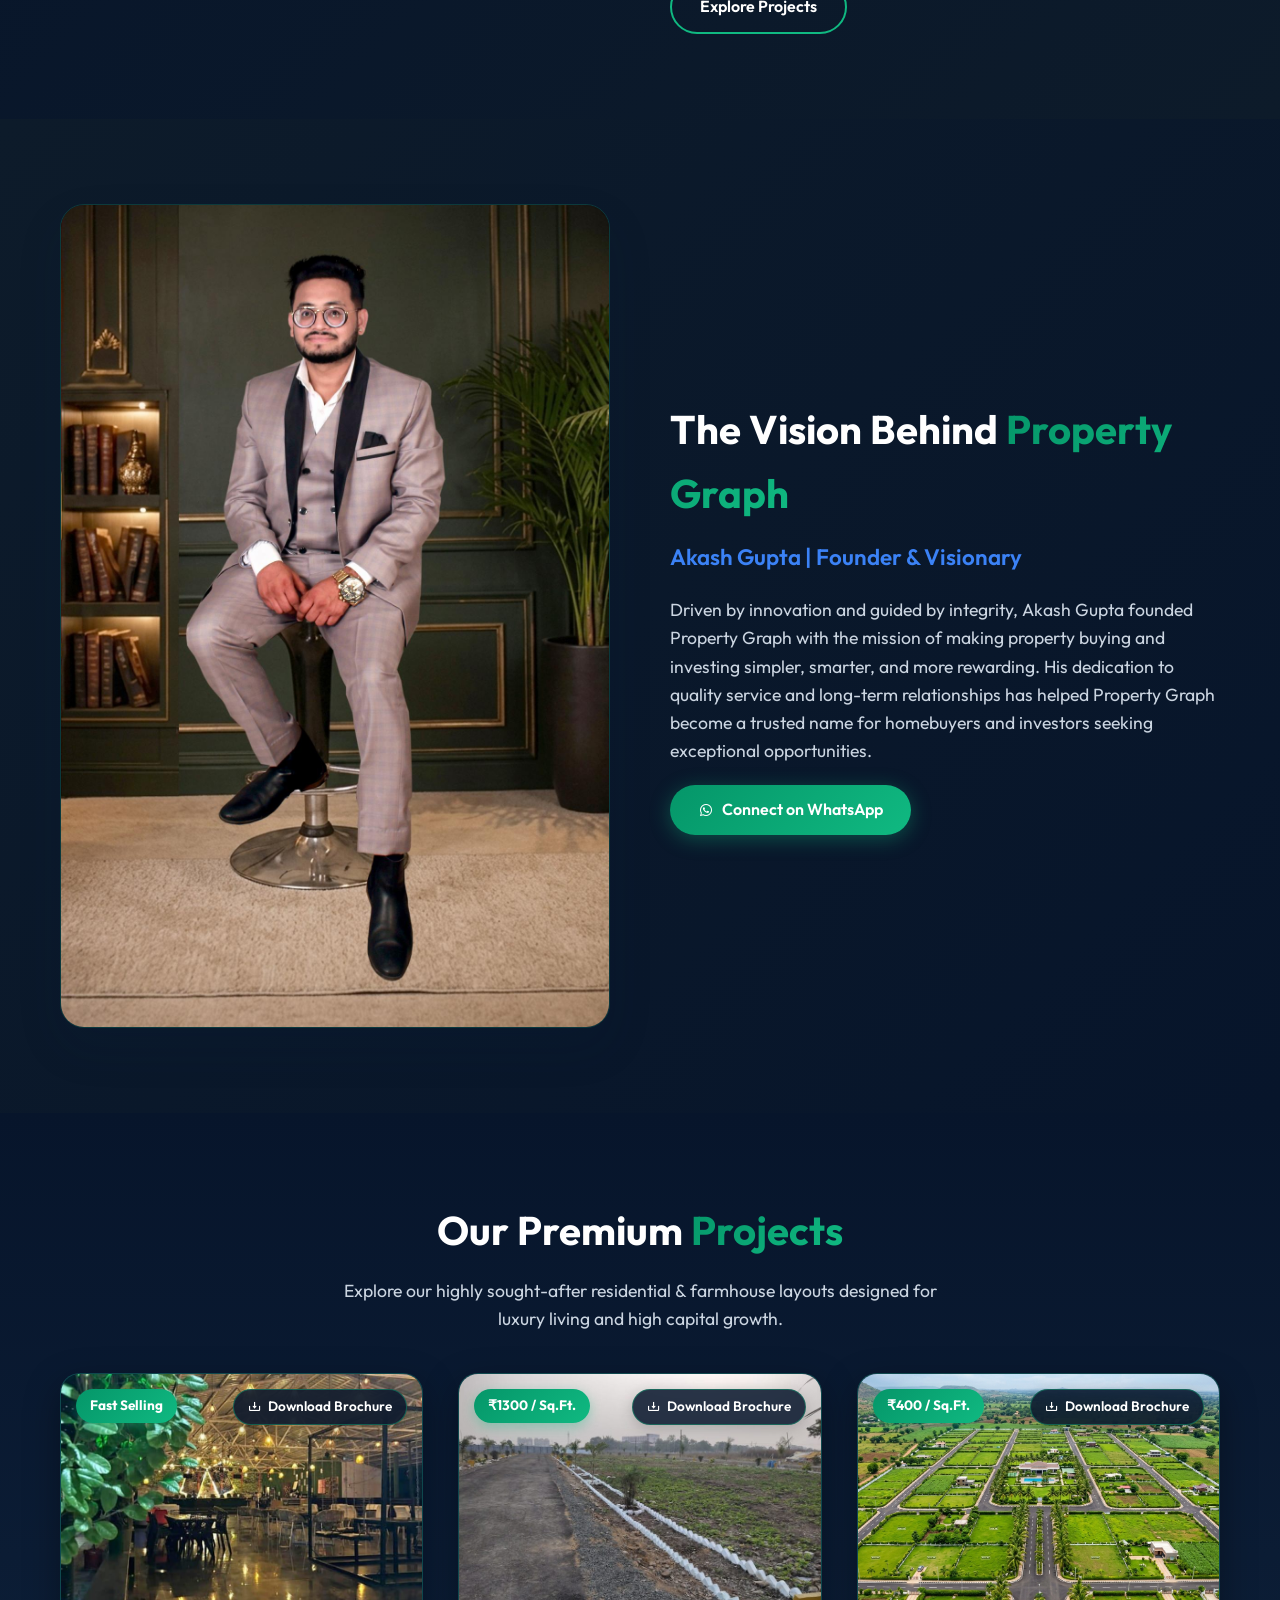
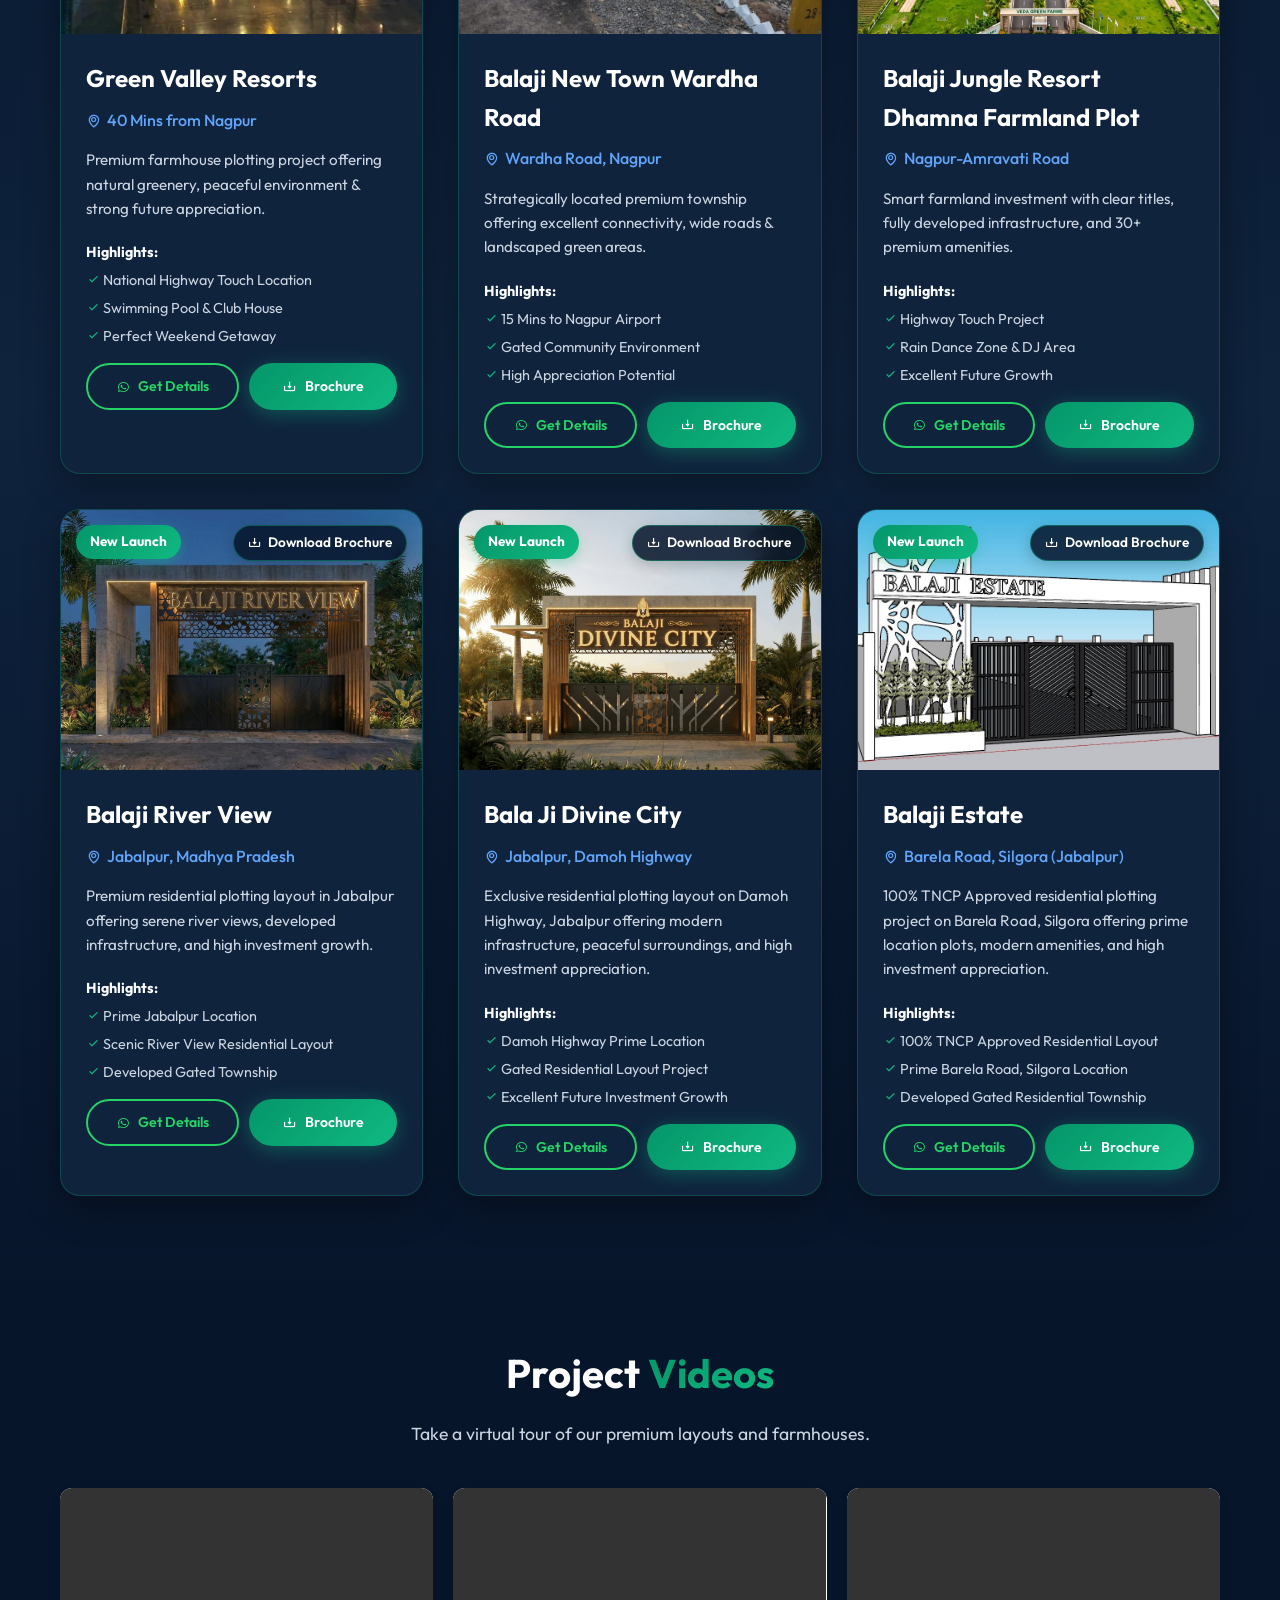
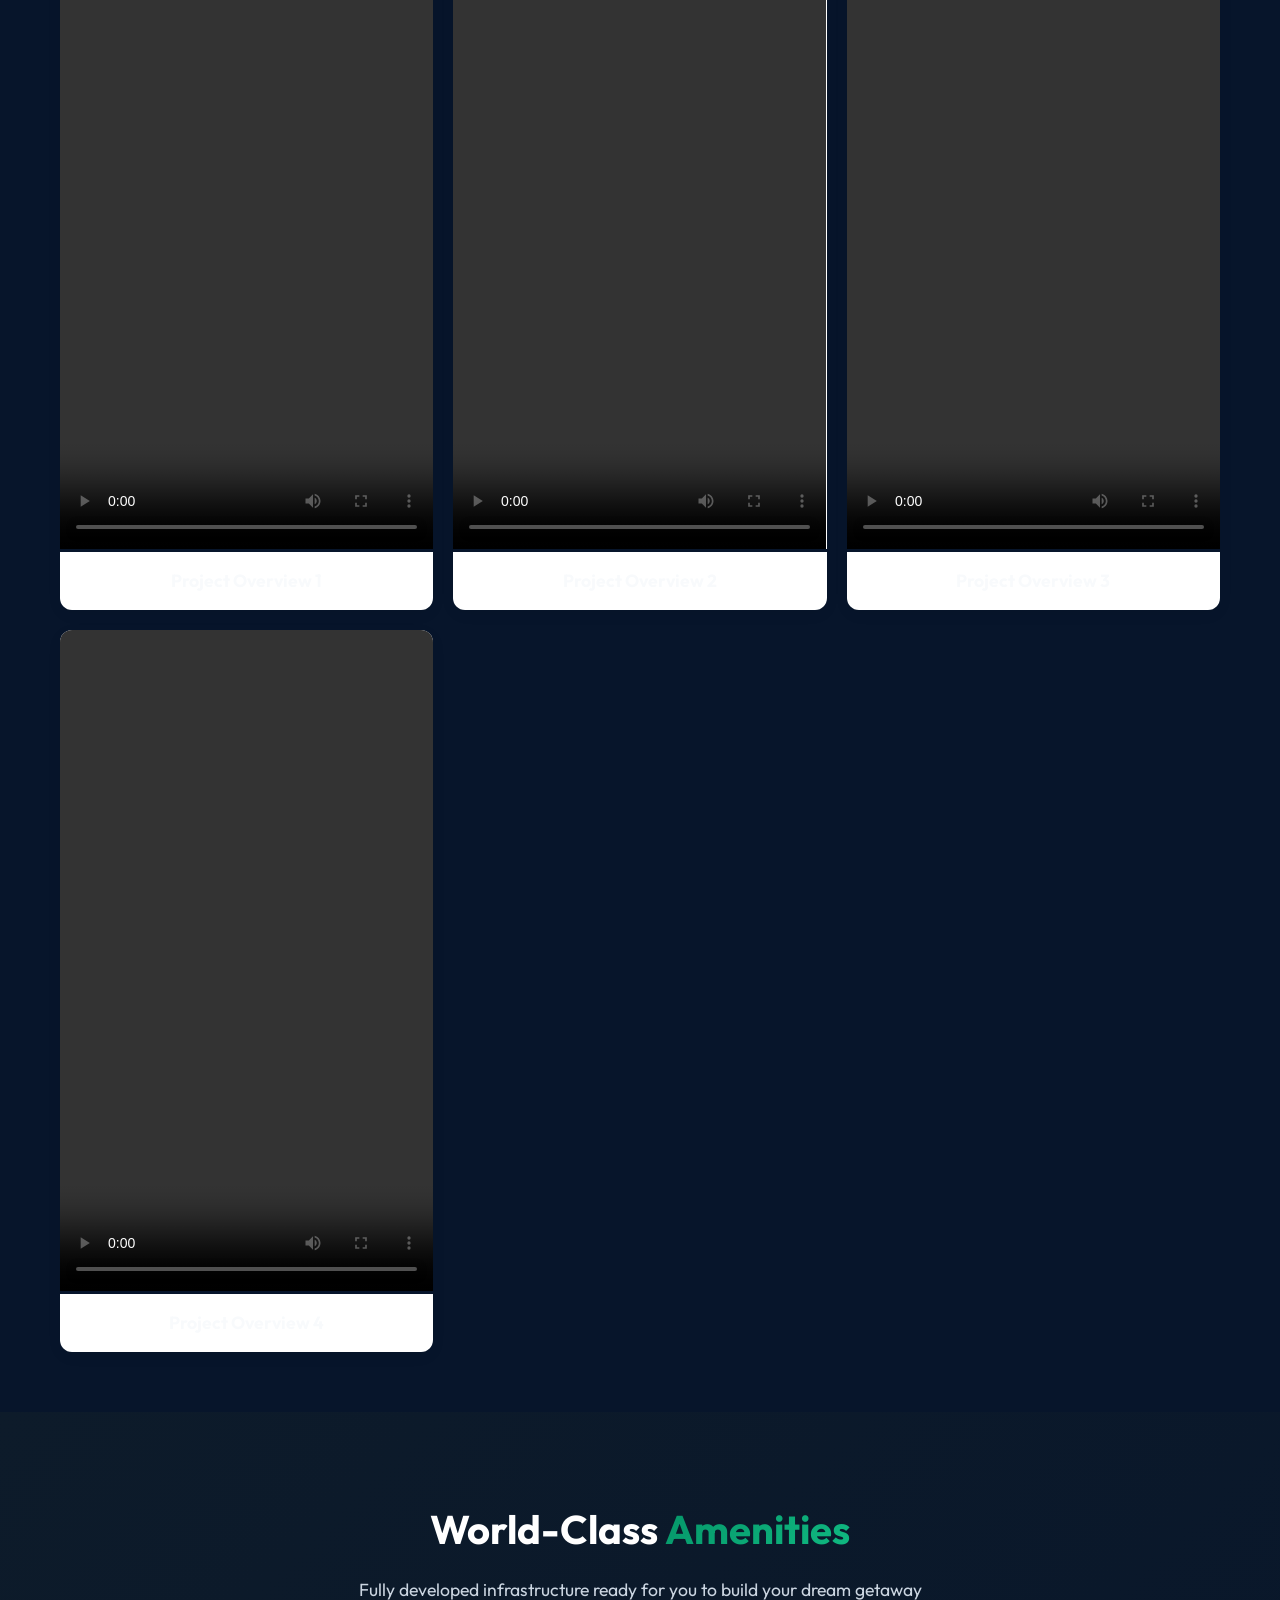
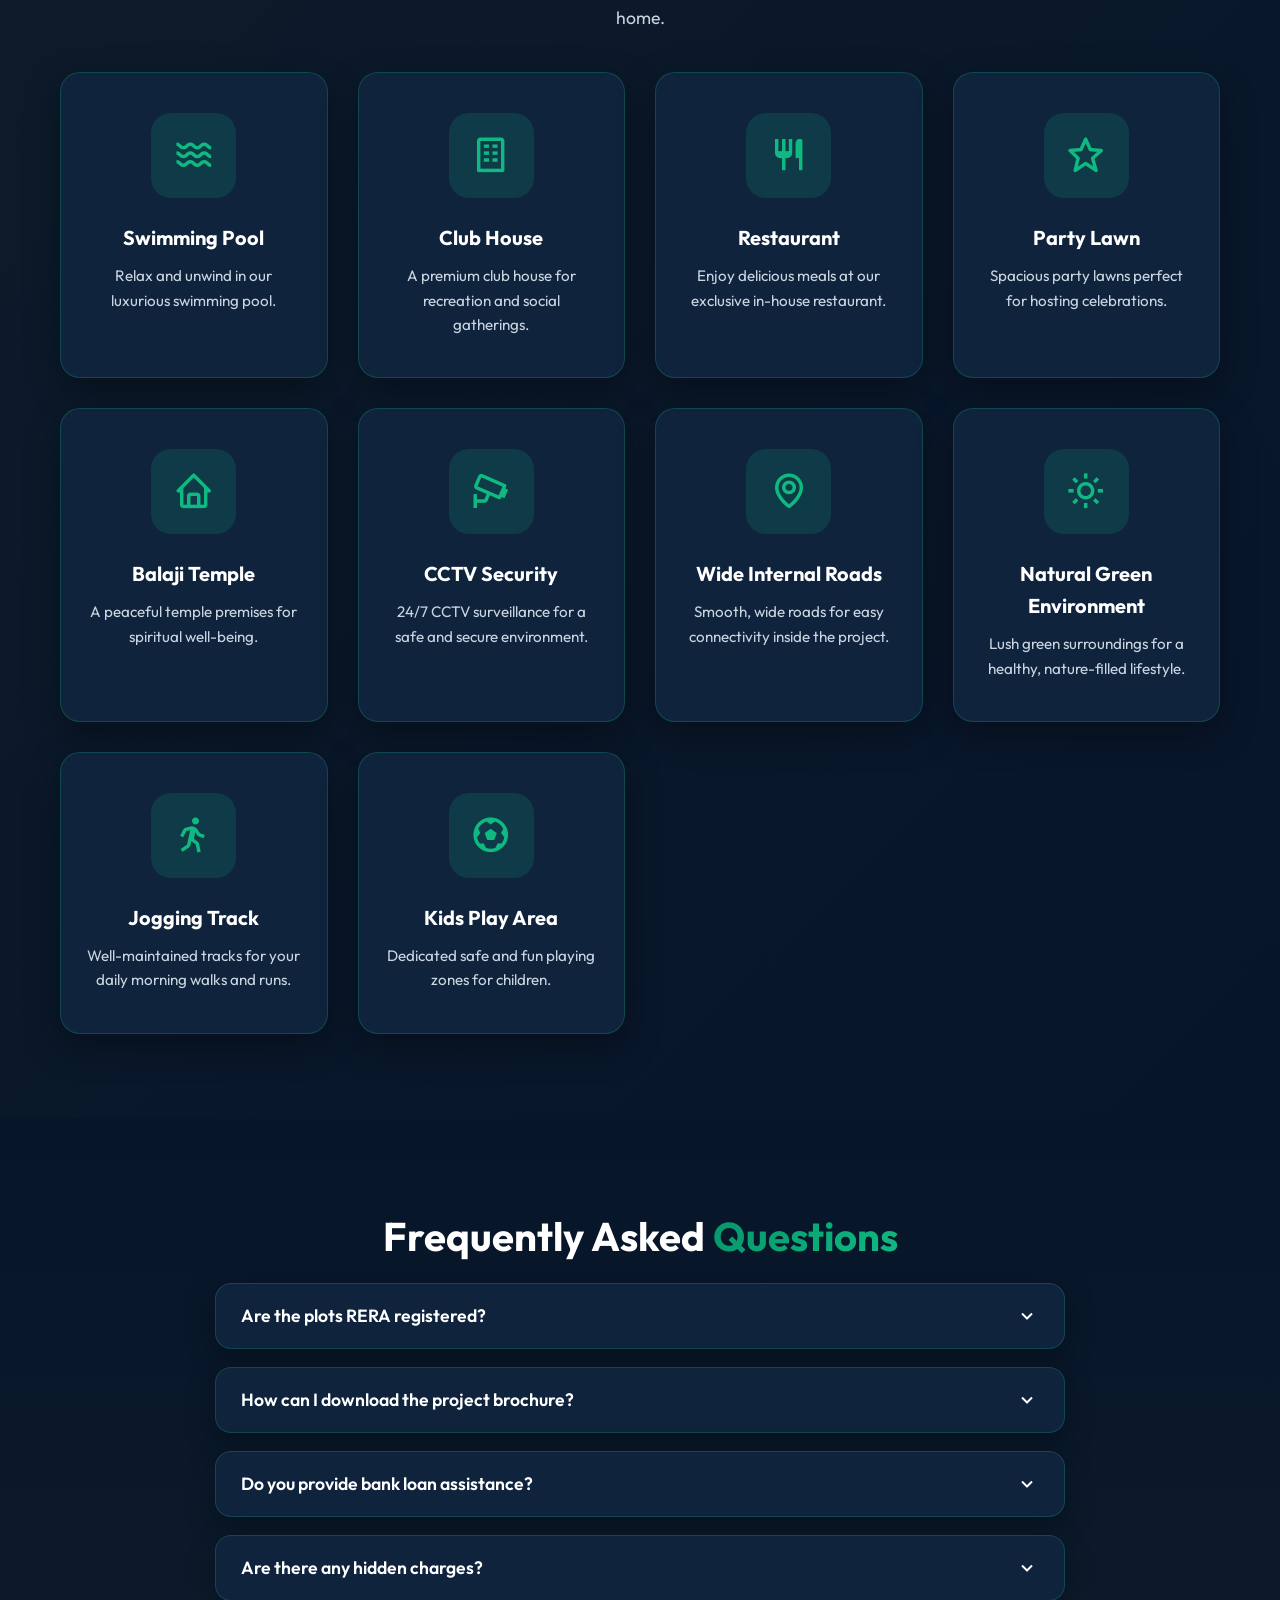
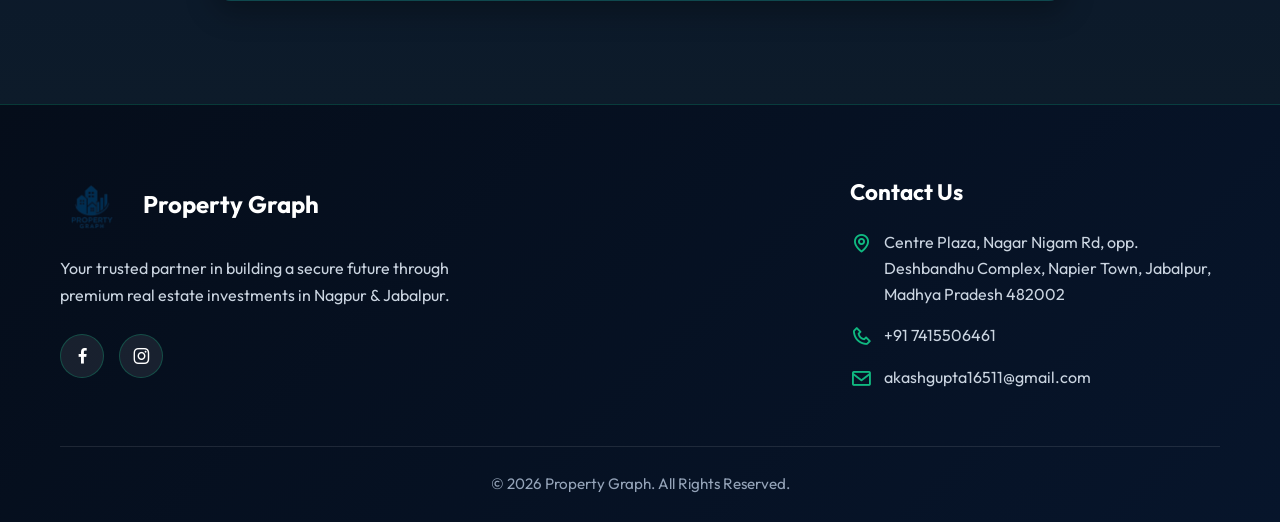
==== commit cd5f0c91: "Add video gallery section" ====
--- a/index.html
+++ b/index.html
@@ -403,6 +403,55 @@
 
 
 
+    <!-- Video Gallery Section -->
+    <section class="video-gallery section" id="videos">
+        <div class="container">
+            <div class="section-header text-center">
+                <h2 class="section-title">Project <span>Videos</span></h2>
+                <p>Take a virtual tour of our premium layouts and farmhouses.</p>
+            </div>
+            
+            <div class="video-grid">
+                <div class="video-card zoom-in">
+                    <video controls preload="metadata">
+                        <source src="new video 2/video-1.mp4" type="video/mp4">
+                        Your browser does not support the video tag.
+                    </video>
+                    <div class="video-info">
+                        <h3>Project Overview 1</h3>
+                    </div>
+                </div>
+                <div class="video-card zoom-in delay-1">
+                    <video controls preload="metadata">
+                        <source src="new video 2/video-2.mp4" type="video/mp4">
+                        Your browser does not support the video tag.
+                    </video>
+                    <div class="video-info">
+                        <h3>Project Overview 2</h3>
+                    </div>
+                </div>
+                <div class="video-card zoom-in delay-2">
+                    <video controls preload="metadata">
+                        <source src="new video 2/video-3.mp4" type="video/mp4">
+                        Your browser does not support the video tag.
+                    </video>
+                    <div class="video-info">
+                        <h3>Project Overview 3</h3>
+                    </div>
+                </div>
+                <div class="video-card zoom-in delay-3">
+                    <video controls preload="metadata">
+                        <source src="new video 2/video-4.mp4" type="video/mp4">
+                        Your browser does not support the video tag.
+                    </video>
+                    <div class="video-info">
+                        <h3>Project Overview 4</h3>
+                    </div>
+                </div>
+            </div>
+        </div>
+    </section>
+
     <!-- Amenities Section -->
     <section class="amenities section" id="amenities">
         <div class="container">
--- a/style.css
+++ b/style.css
@@ -1539,6 +1539,51 @@
     box-shadow: 0 4px 15px rgba(16, 185, 129, 0.3);
 }
 
+/* Video Gallery Section */
+.video-gallery {
+    padding: 60px 0;
+    background-color: var(--bg-light);
+}
+
+.video-grid {
+    display: grid;
+    grid-template-columns: repeat(auto-fit, minmax(280px, 1fr));
+    gap: 20px;
+    margin-top: 30px;
+}
+
+.video-card {
+    background: #fff;
+    border-radius: 12px;
+    overflow: hidden;
+    box-shadow: 0 4px 15px rgba(0,0,0,0.05);
+    transition: transform 0.3s ease, box-shadow 0.3s ease;
+}
+
+.video-card:hover {
+    transform: translateY(-5px);
+    box-shadow: 0 10px 25px rgba(0,0,0,0.1);
+}
+
+.video-card video {
+    width: 100%;
+    aspect-ratio: 9/16;
+    object-fit: cover;
+    display: block;
+    border-bottom: 3px solid var(--primary-color);
+}
+
+.video-info {
+    padding: 15px;
+    text-align: center;
+}
+
+.video-info h3 {
+    font-size: 1.1rem;
+    color: var(--primary-dark);
+    margin: 0;
+}
+
 /* Responsive adjustments */
 @media (max-width: 992px) {
     .stats-grid {
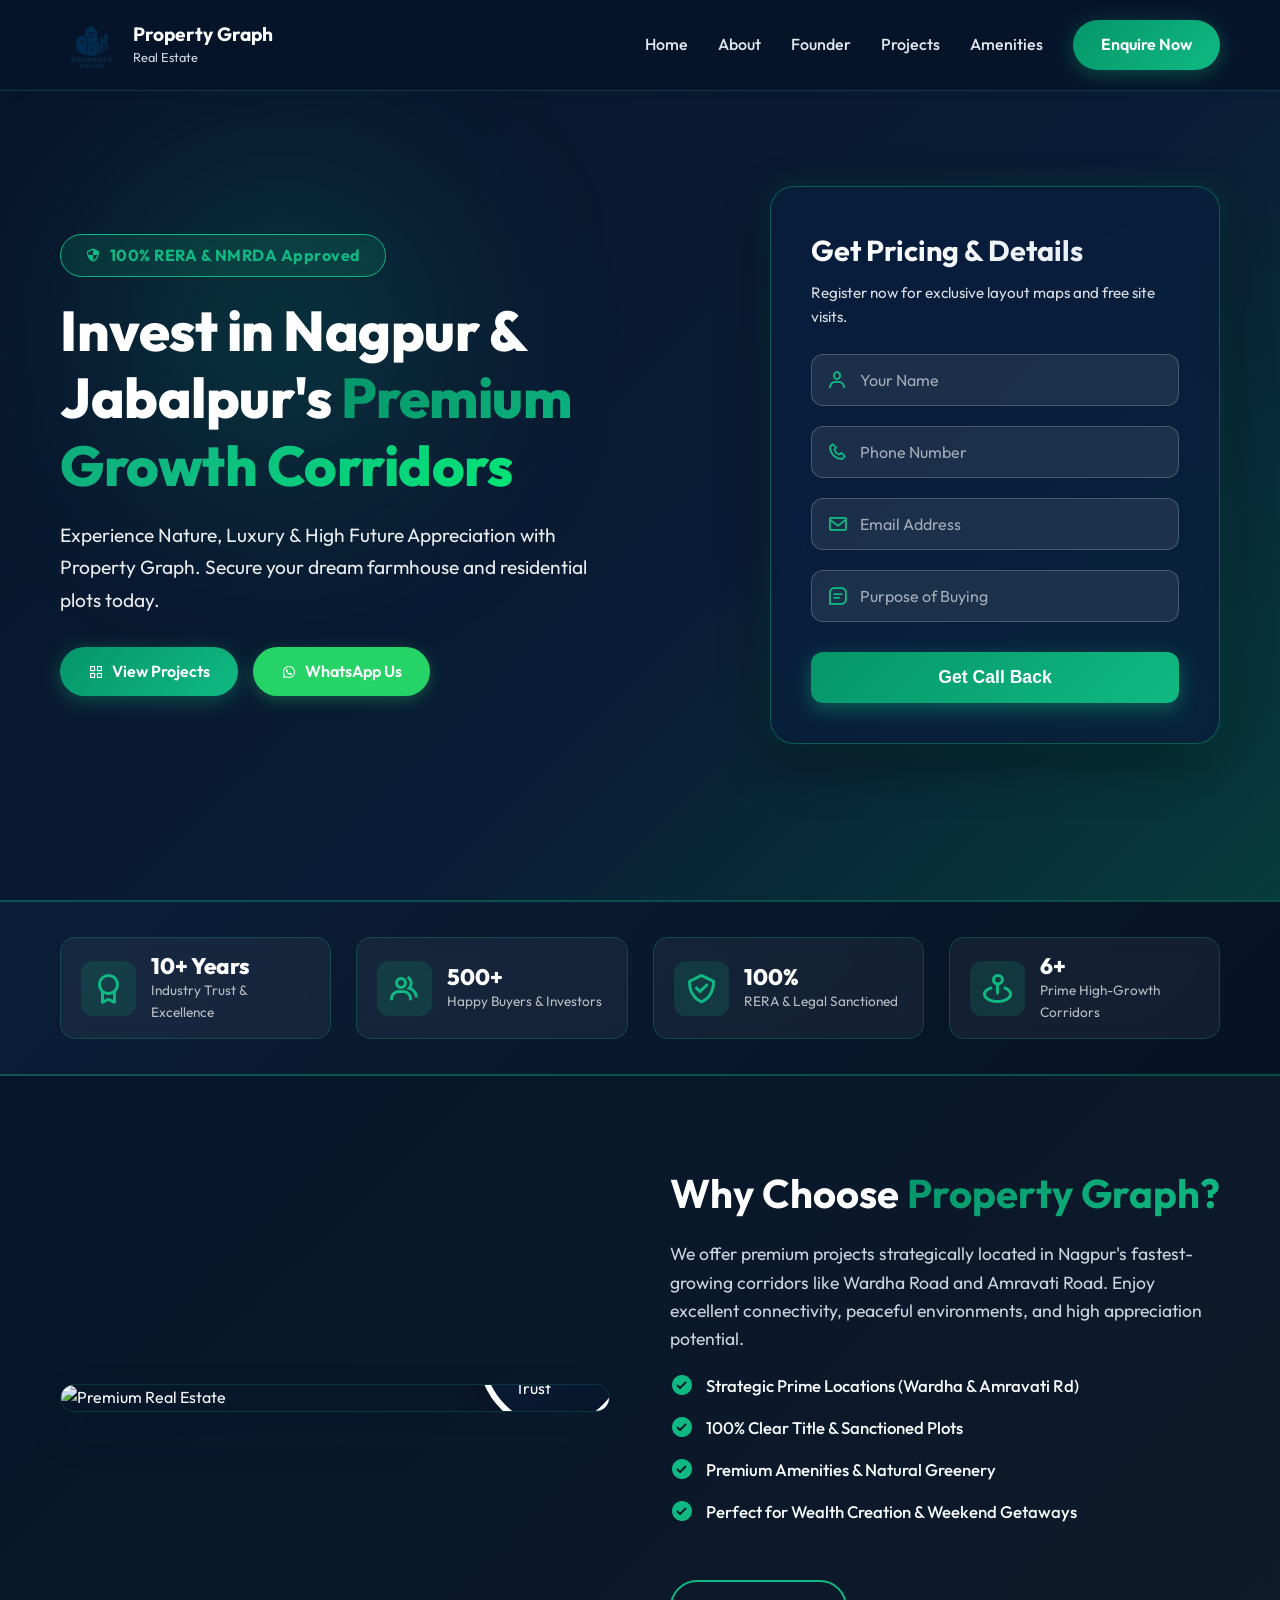
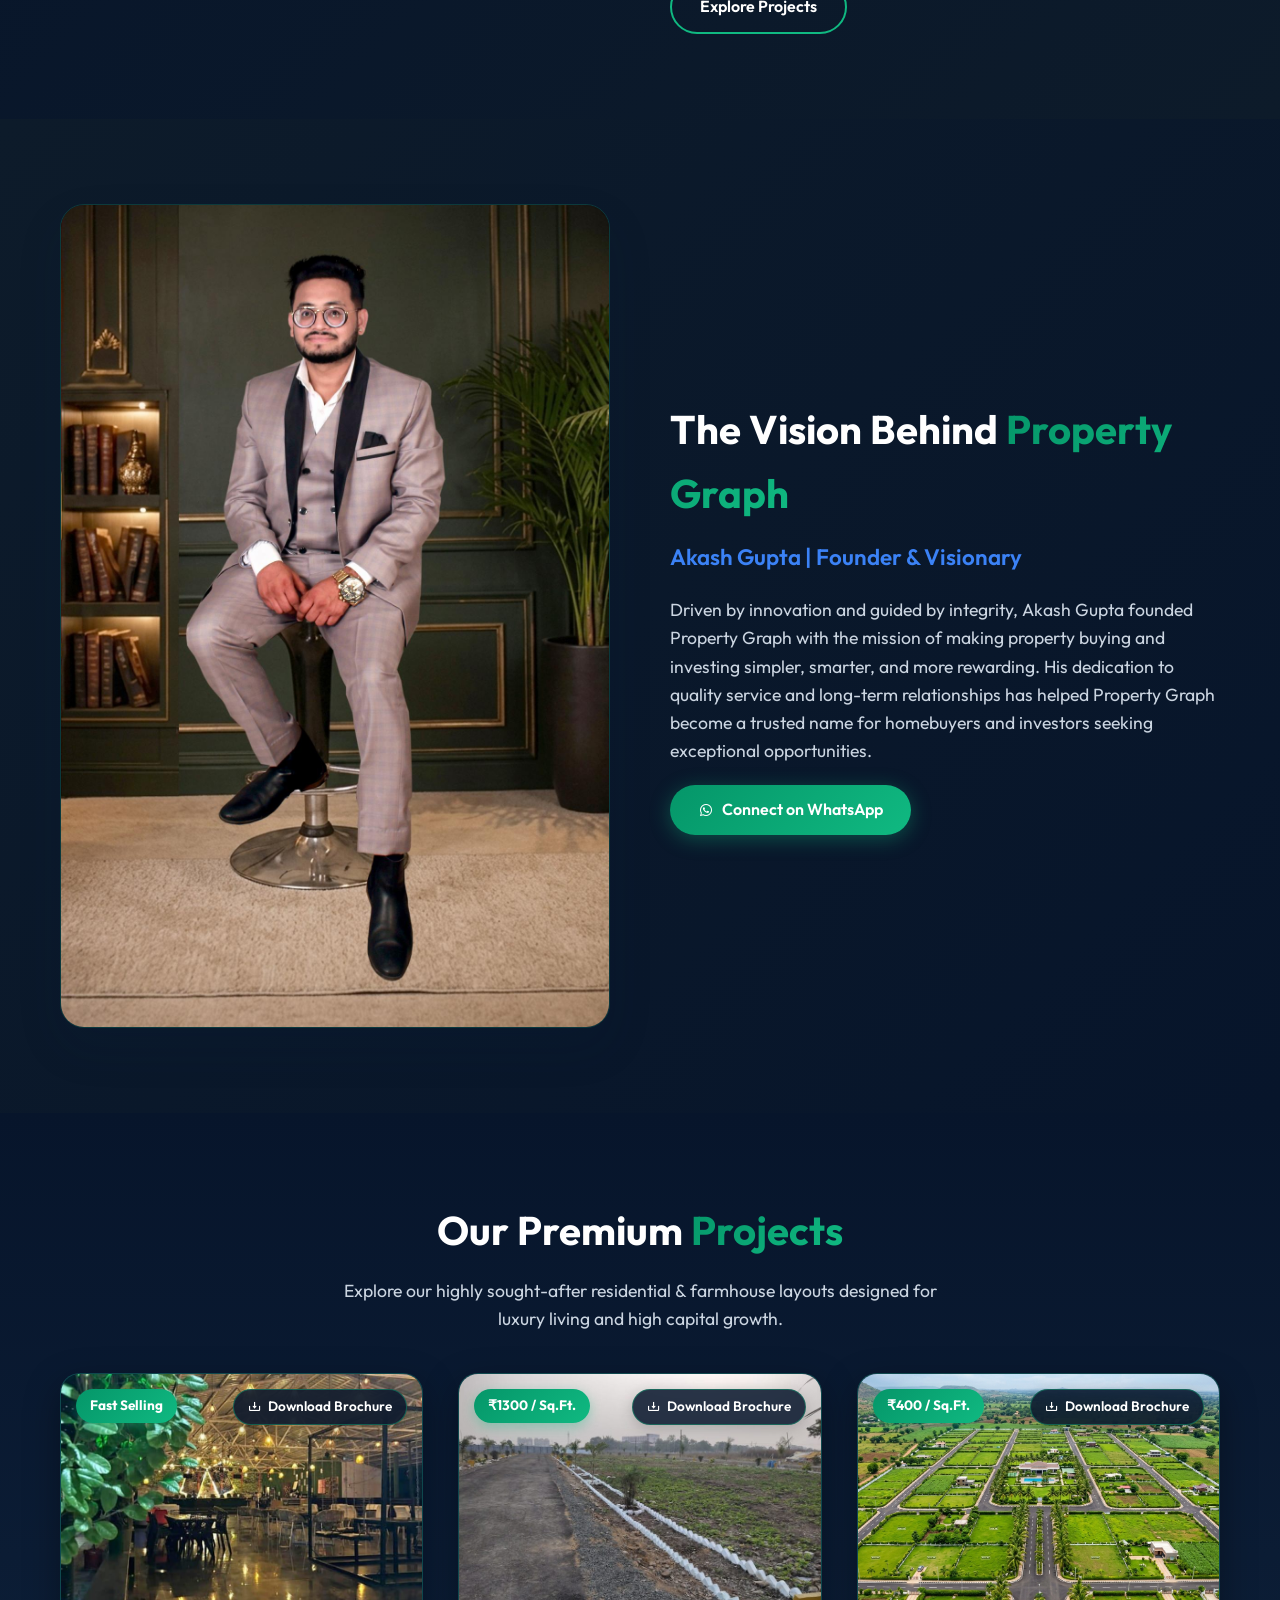
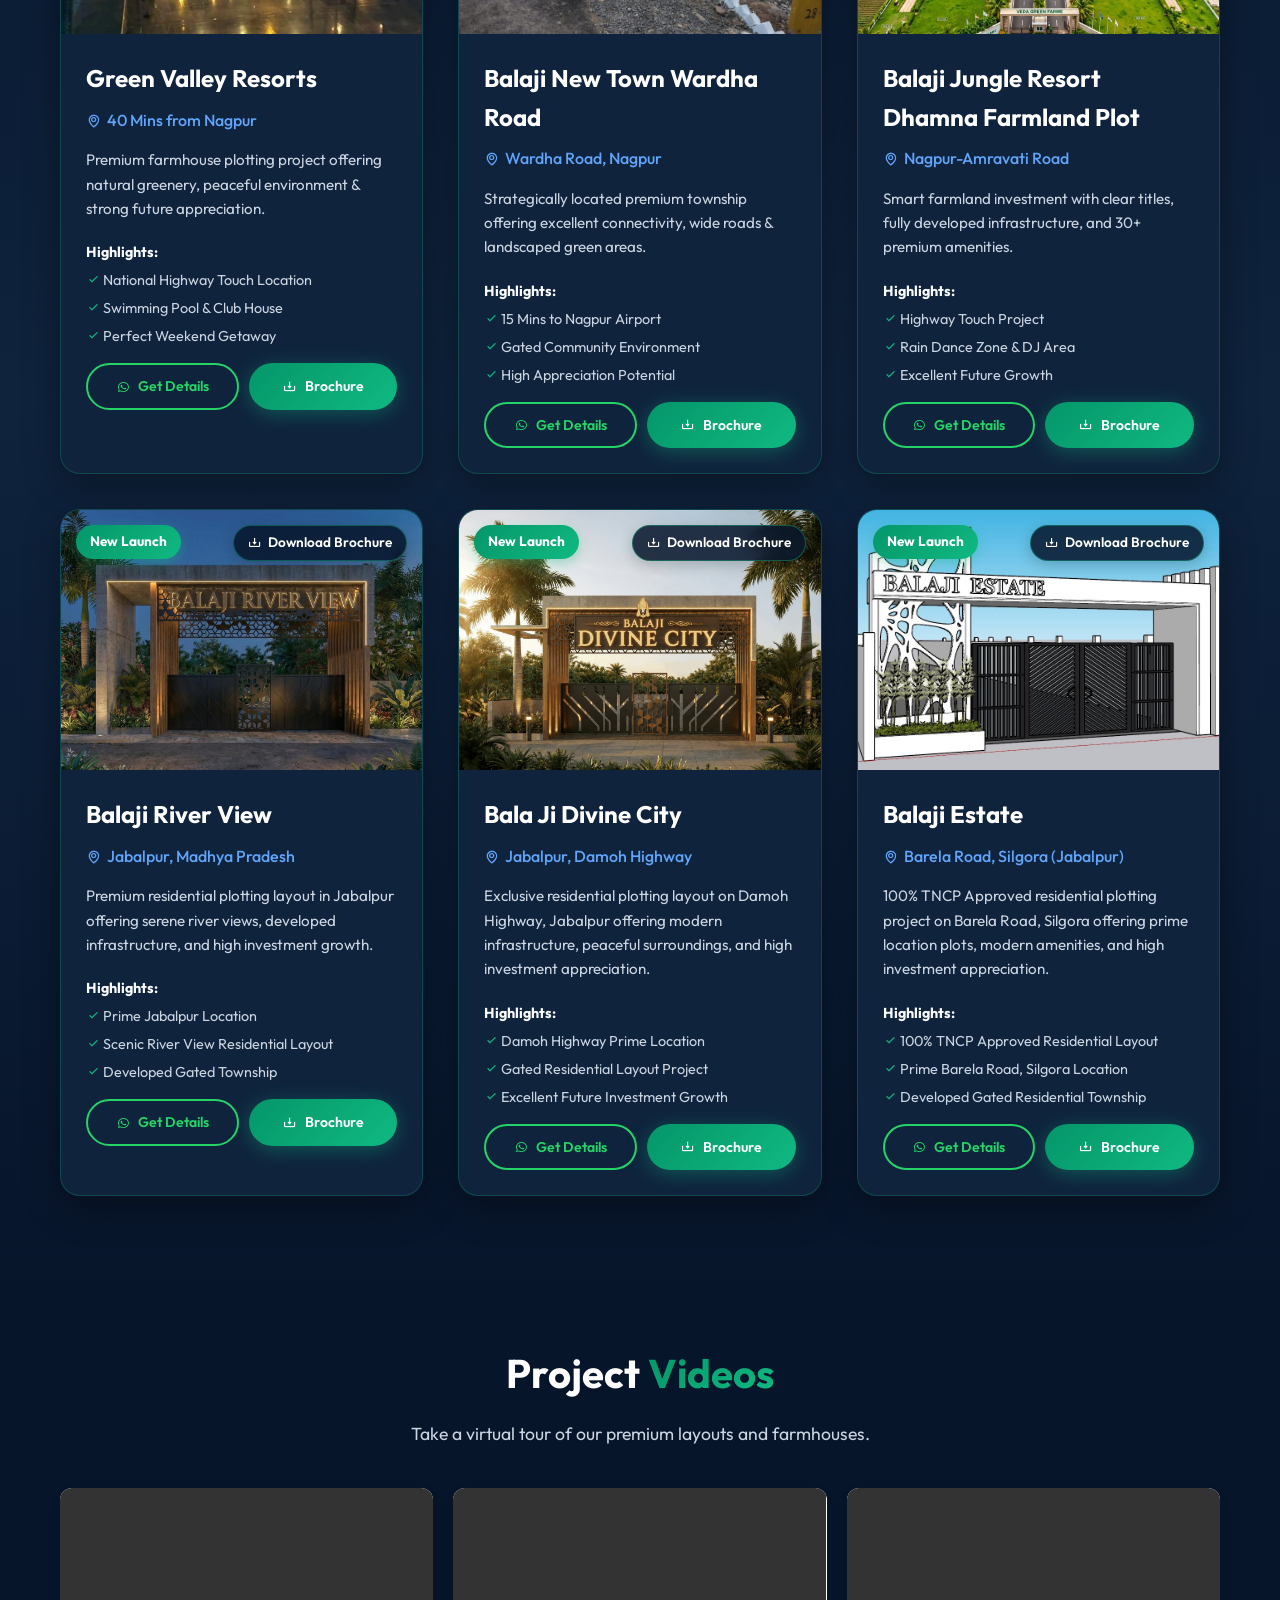
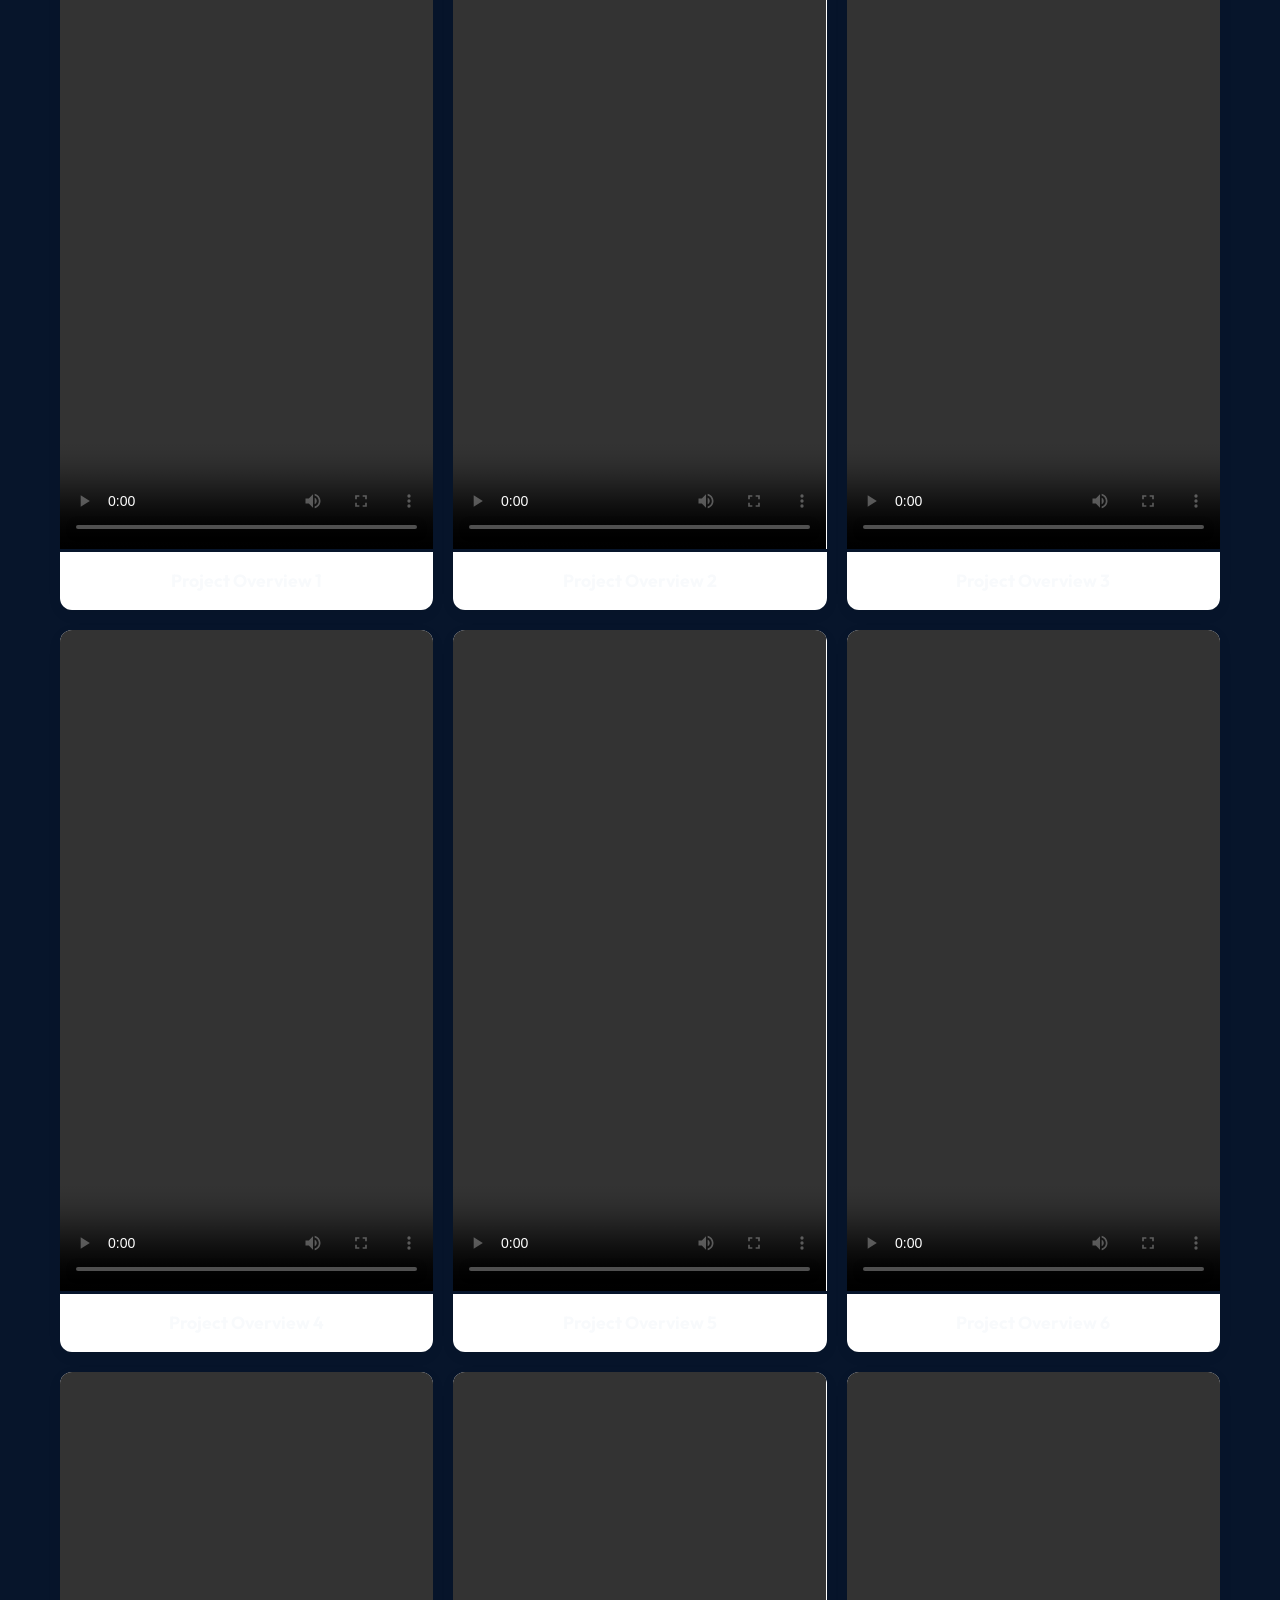
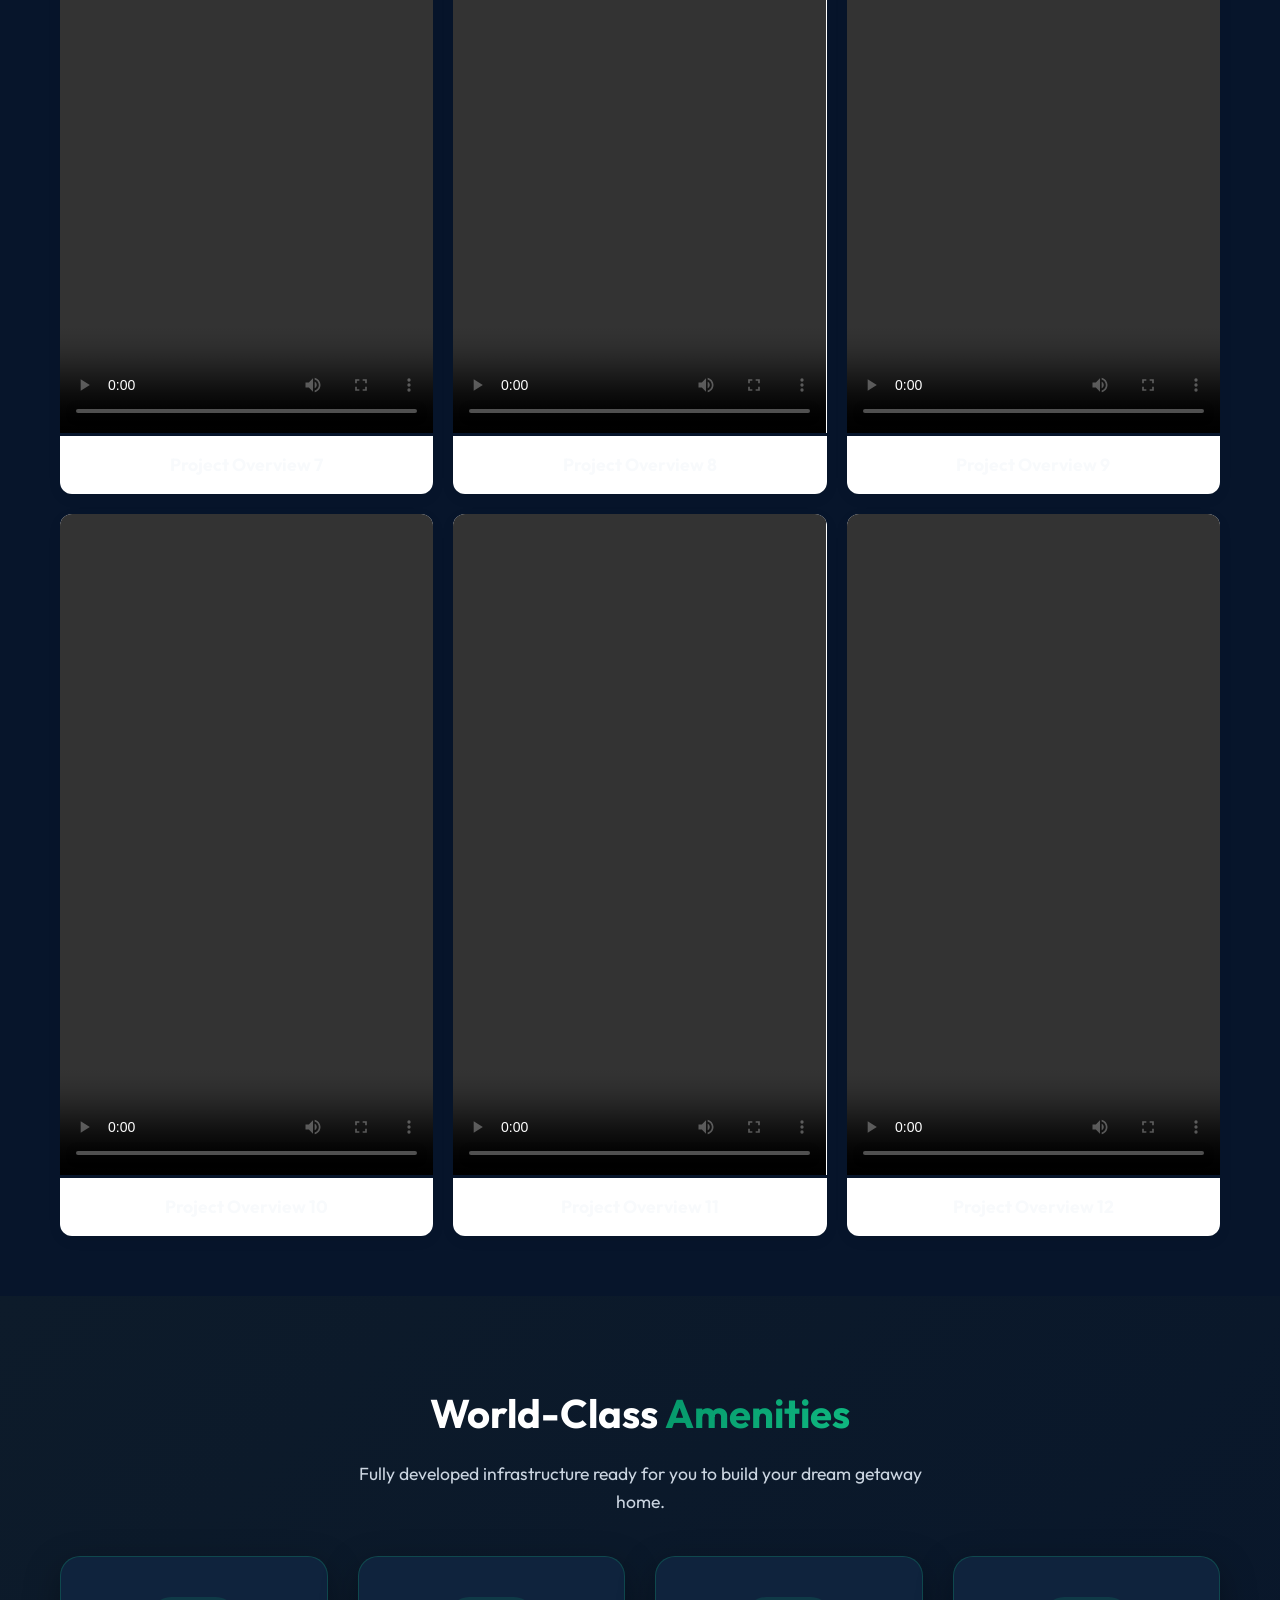
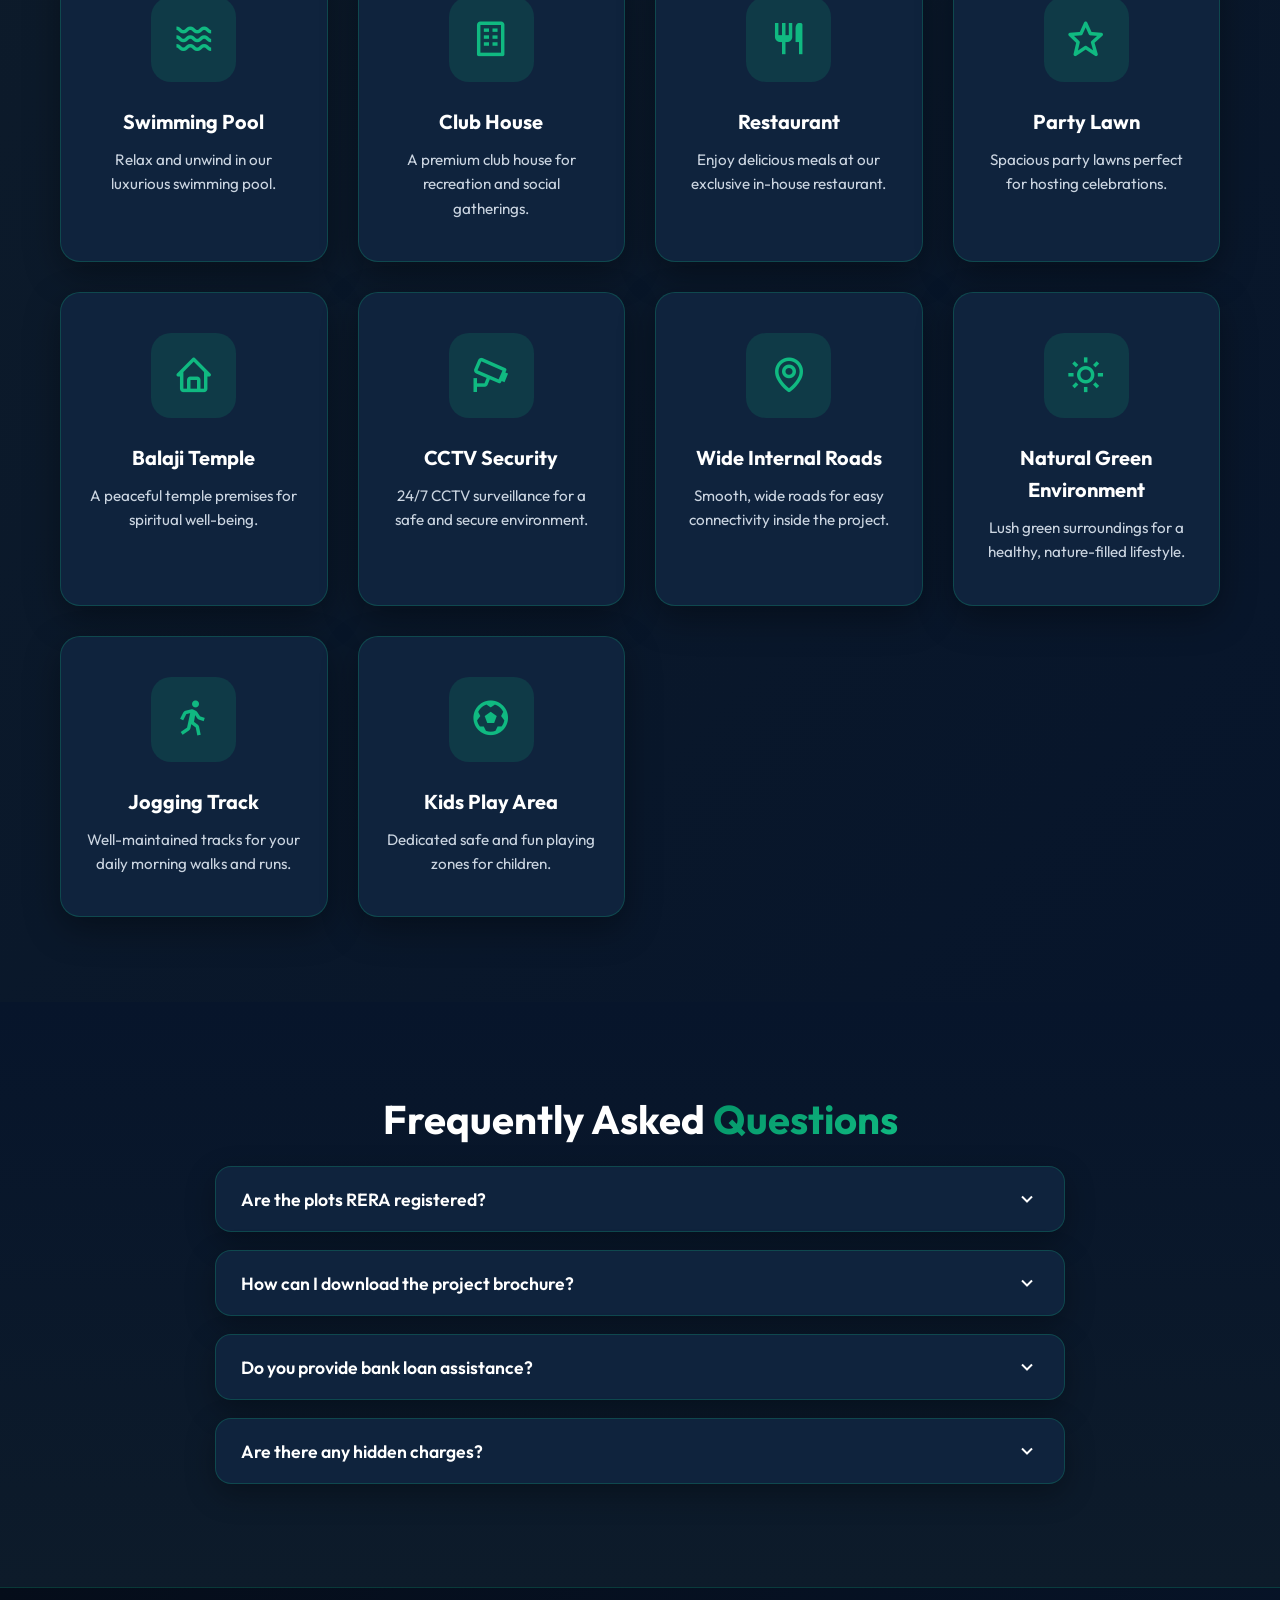
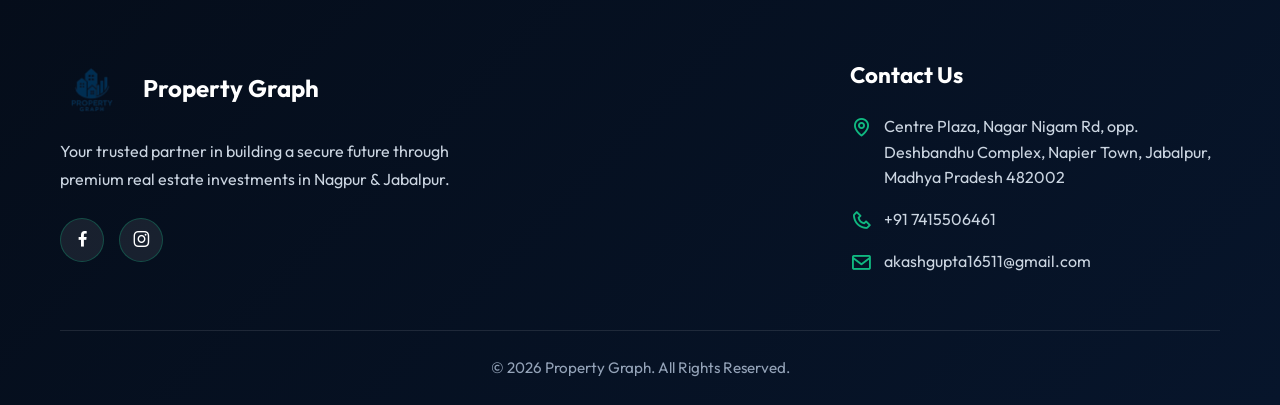
==== commit f02fc835: "Update video gallery to use new videos" ====
--- a/index.html
+++ b/index.html
@@ -412,40 +412,124 @@
             </div>
             
             <div class="video-grid">
+                <!-- Video 1 -->
                 <div class="video-card zoom-in">
                     <video controls preload="metadata">
-                        <source src="new video 2/video-1.mp4" type="video/mp4">
+                        <source src="new video - 23/WhatsApp Video 2026-08-03 at 12.04.30 PM.mp4" type="video/mp4">
                         Your browser does not support the video tag.
                     </video>
                     <div class="video-info">
                         <h3>Project Overview 1</h3>
                     </div>
                 </div>
+                <!-- Video 2 -->
                 <div class="video-card zoom-in delay-1">
                     <video controls preload="metadata">
-                        <source src="new video 2/video-2.mp4" type="video/mp4">
+                        <source src="new video - 23/WhatsApp Video 2026-08-03 at 12.04.40 PM.mp4" type="video/mp4">
                         Your browser does not support the video tag.
                     </video>
                     <div class="video-info">
                         <h3>Project Overview 2</h3>
                     </div>
                 </div>
+                <!-- Video 3 -->
                 <div class="video-card zoom-in delay-2">
                     <video controls preload="metadata">
-                        <source src="new video 2/video-3.mp4" type="video/mp4">
+                        <source src="new video - 23/WhatsApp Video 2026-08-03 at 12.06.06 PM.mp4" type="video/mp4">
                         Your browser does not support the video tag.
                     </video>
                     <div class="video-info">
                         <h3>Project Overview 3</h3>
                     </div>
                 </div>
+                <!-- Video 4 -->
                 <div class="video-card zoom-in delay-3">
                     <video controls preload="metadata">
-                        <source src="new video 2/video-4.mp4" type="video/mp4">
+                        <source src="new video - 23/WhatsApp Video 2026-08-03 at 12.06.27 PM.mp4" type="video/mp4">
                         Your browser does not support the video tag.
                     </video>
                     <div class="video-info">
                         <h3>Project Overview 4</h3>
+                    </div>
+                </div>
+                <!-- Video 5 -->
+                <div class="video-card zoom-in">
+                    <video controls preload="metadata">
+                        <source src="new video - 23/WhatsApp Video 2026-08-03 at 12.06.29 PM.mp4" type="video/mp4">
+                        Your browser does not support the video tag.
+                    </video>
+                    <div class="video-info">
+                        <h3>Project Overview 5</h3>
+                    </div>
+                </div>
+                <!-- Video 6 -->
+                <div class="video-card zoom-in delay-1">
+                    <video controls preload="metadata">
+                        <source src="new video - 23/WhatsApp Video 2026-08-03 at 12.06.49 PM.mp4" type="video/mp4">
+                        Your browser does not support the video tag.
+                    </video>
+                    <div class="video-info">
+                        <h3>Project Overview 6</h3>
+                    </div>
+                </div>
+                <!-- Video 7 -->
+                <div class="video-card zoom-in delay-2">
+                    <video controls preload="metadata">
+                        <source src="new video - 23/WhatsApp Video 2026-08-03 at 12.06.57 PM.mp4" type="video/mp4">
+                        Your browser does not support the video tag.
+                    </video>
+                    <div class="video-info">
+                        <h3>Project Overview 7</h3>
+                    </div>
+                </div>
+                <!-- Video 8 -->
+                <div class="video-card zoom-in delay-3">
+                    <video controls preload="metadata">
+                        <source src="new video - 23/WhatsApp Video 2026-08-03 at 12.07.04 PM.mp4" type="video/mp4">
+                        Your browser does not support the video tag.
+                    </video>
+                    <div class="video-info">
+                        <h3>Project Overview 8</h3>
+                    </div>
+                </div>
+                <!-- Video 9 -->
+                <div class="video-card zoom-in">
+                    <video controls preload="metadata">
+                        <source src="new video - 23/WhatsApp Video 2026-08-03 at 12.07.05 PM.mp4" type="video/mp4">
+                        Your browser does not support the video tag.
+                    </video>
+                    <div class="video-info">
+                        <h3>Project Overview 9</h3>
+                    </div>
+                </div>
+                <!-- Video 10 -->
+                <div class="video-card zoom-in delay-1">
+                    <video controls preload="metadata">
+                        <source src="new video - 23/WhatsApp Video 2026-08-04 at 12.25.59 PM.mp4" type="video/mp4">
+                        Your browser does not support the video tag.
+                    </video>
+                    <div class="video-info">
+                        <h3>Project Overview 10</h3>
+                    </div>
+                </div>
+                <!-- Video 11 -->
+                <div class="video-card zoom-in delay-2">
+                    <video controls preload="metadata">
+                        <source src="new video - 23/WhatsApp Video 2026-08-04 at 12.26.13 PM.mp4" type="video/mp4">
+                        Your browser does not support the video tag.
+                    </video>
+                    <div class="video-info">
+                        <h3>Project Overview 11</h3>
+                    </div>
+                </div>
+                <!-- Video 12 -->
+                <div class="video-card zoom-in delay-3">
+                    <video controls preload="metadata">
+                        <source src="new video - 23/WhatsApp Video 2026-08-06 at 12.13.16 PM.mp4" type="video/mp4">
+                        Your browser does not support the video tag.
+                    </video>
+                    <div class="video-info">
+                        <h3>Project Overview 12</h3>
                     </div>
                 </div>
             </div>
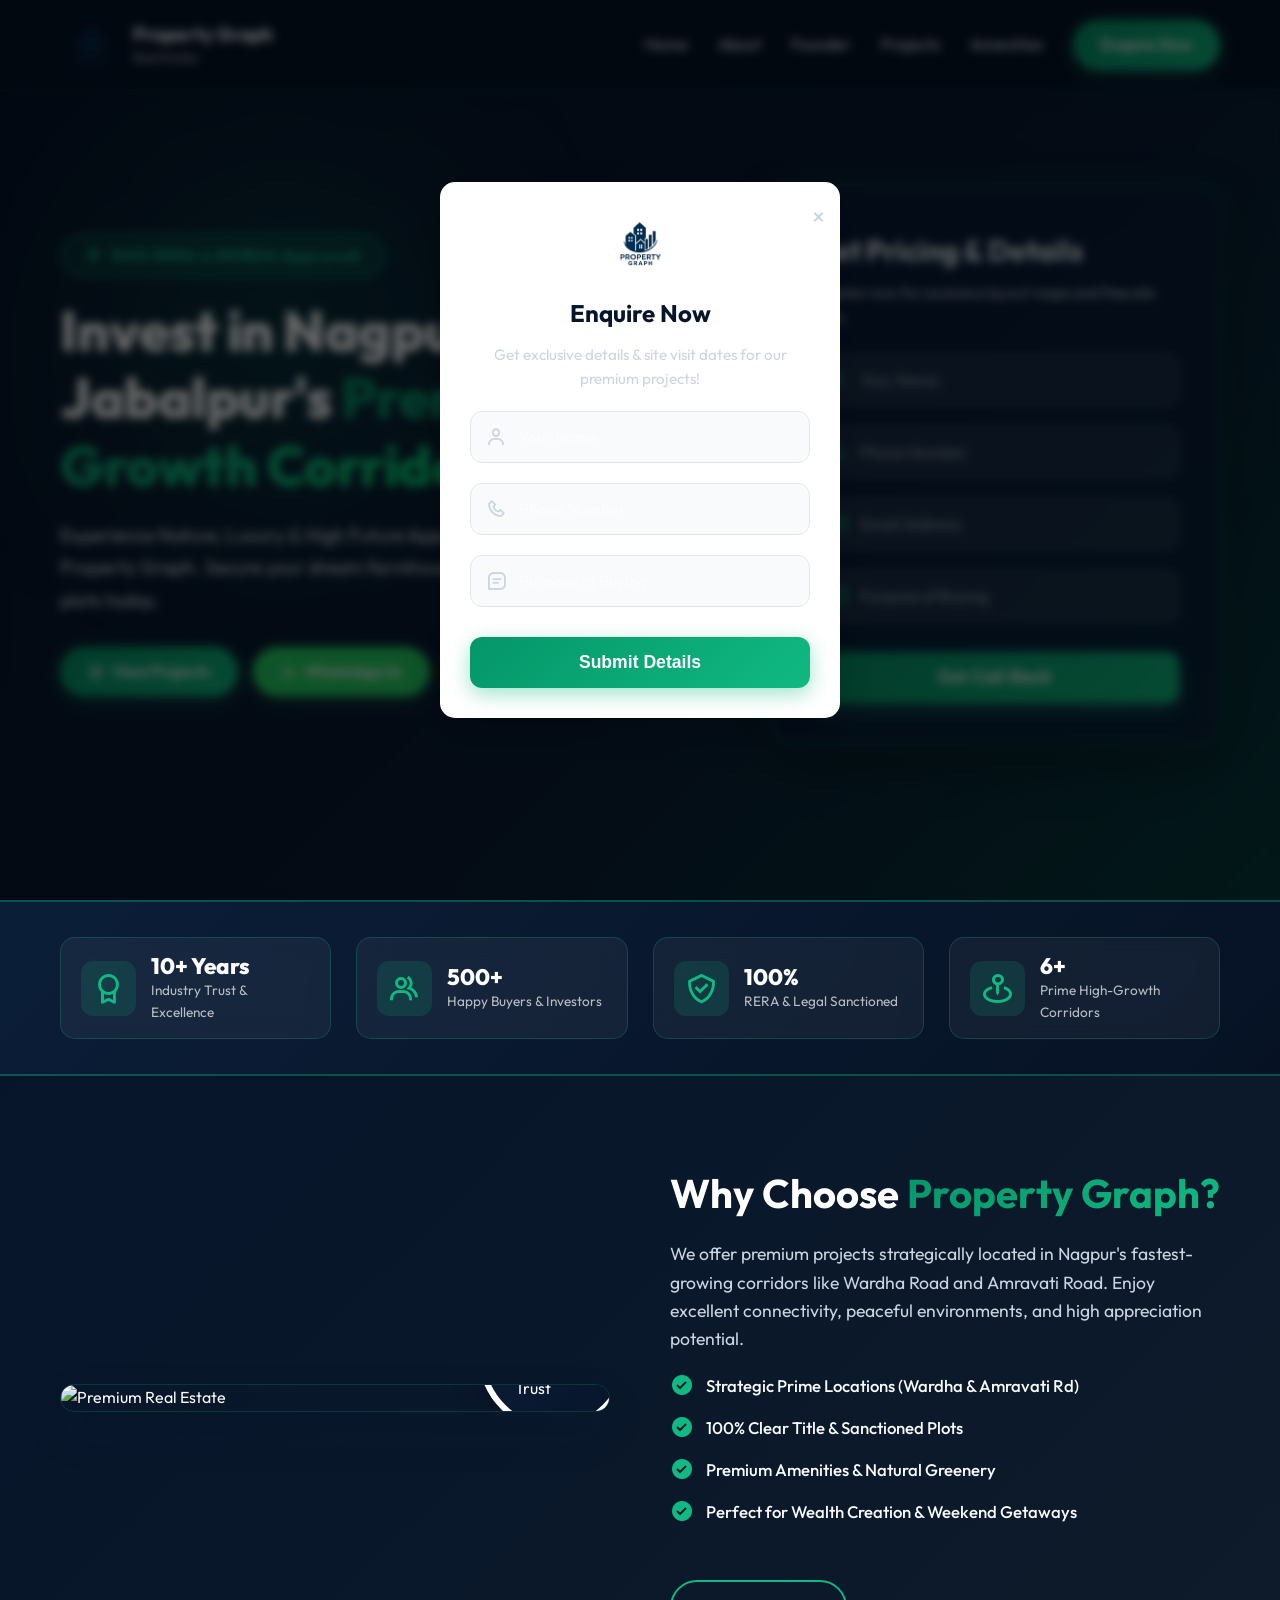
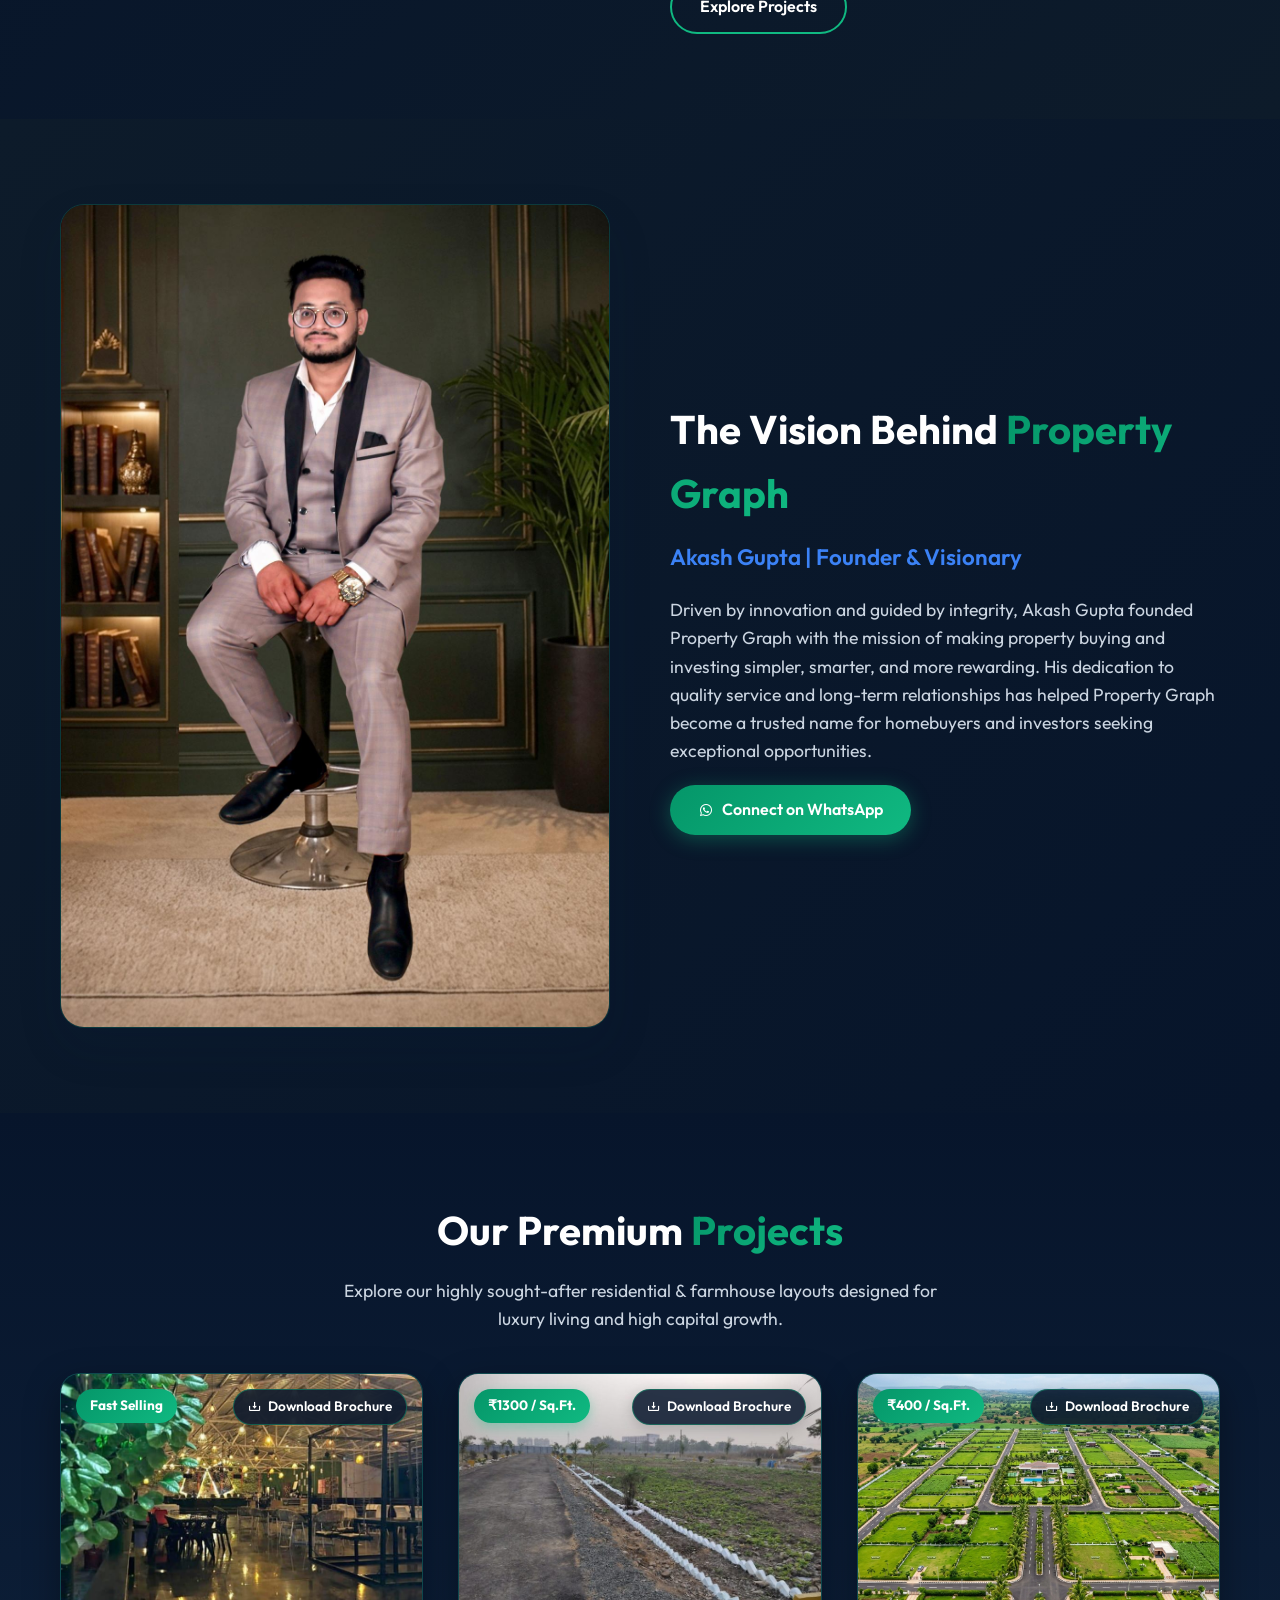
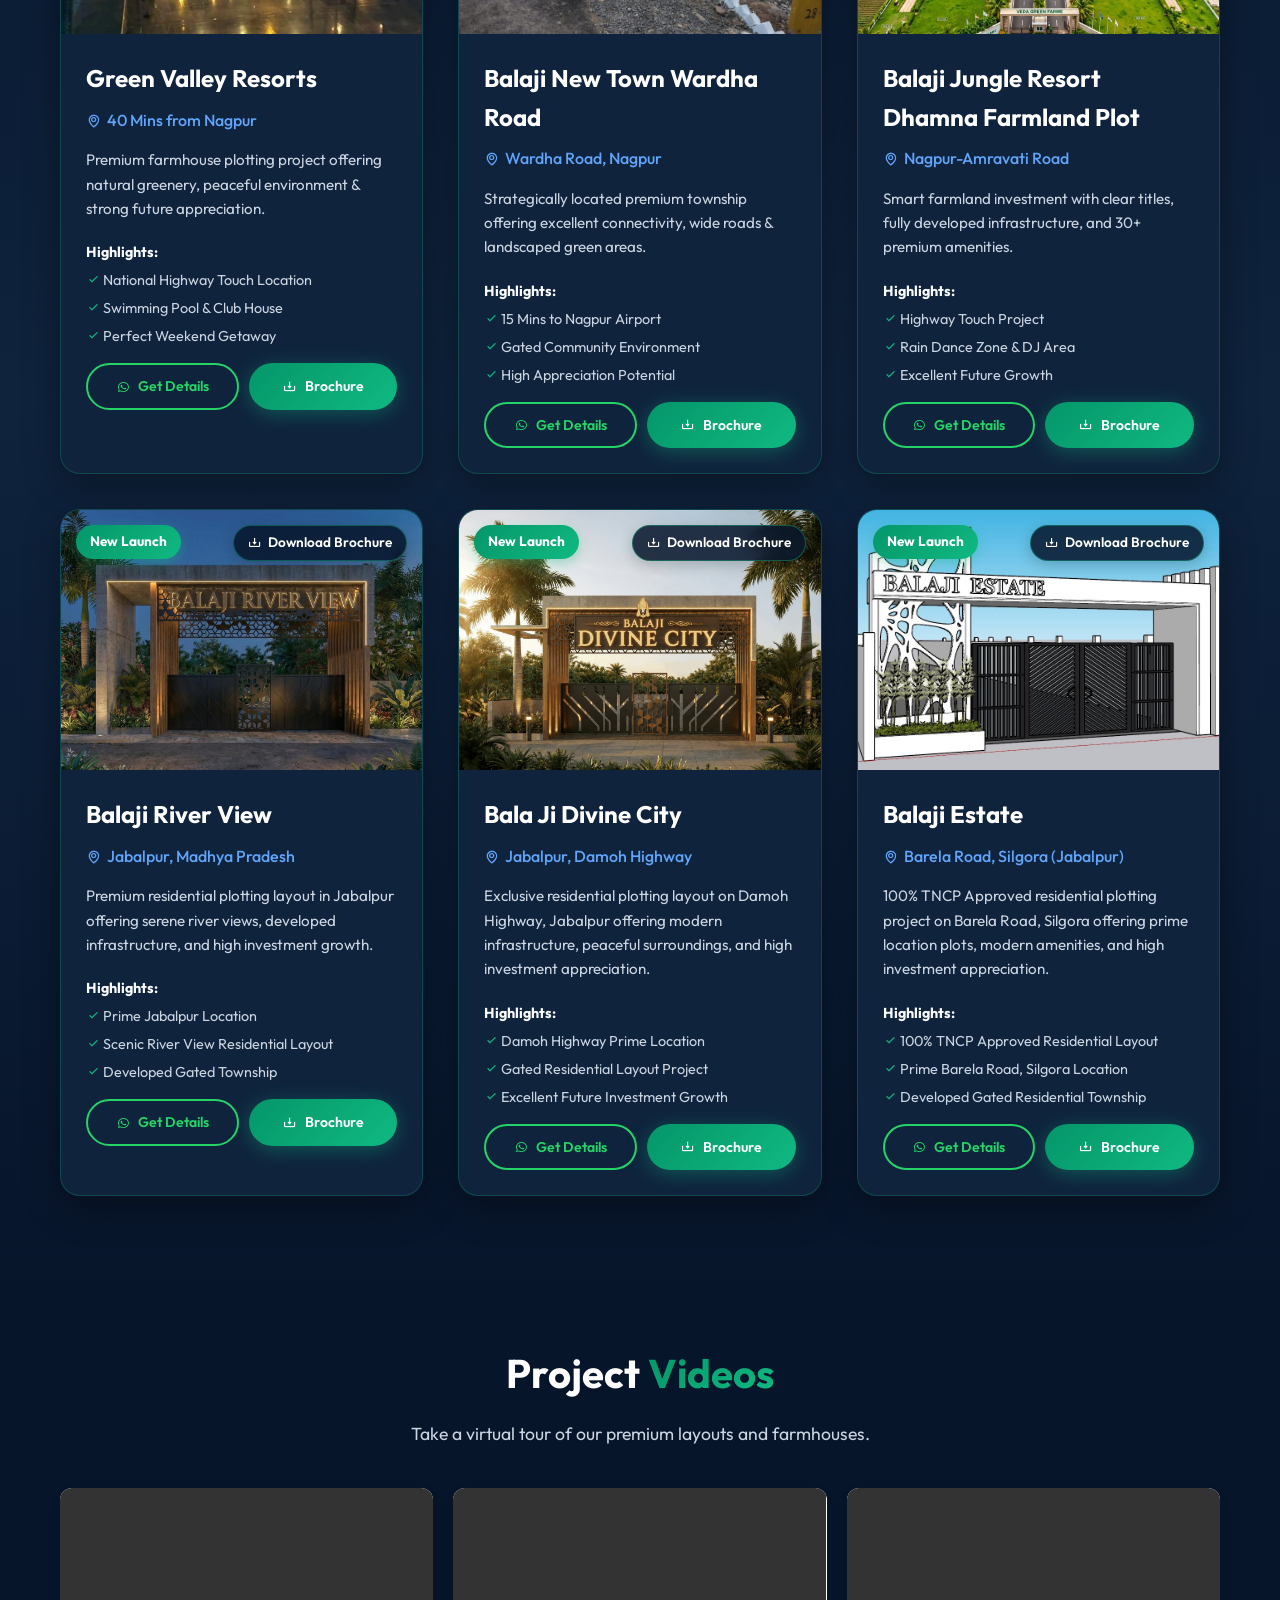
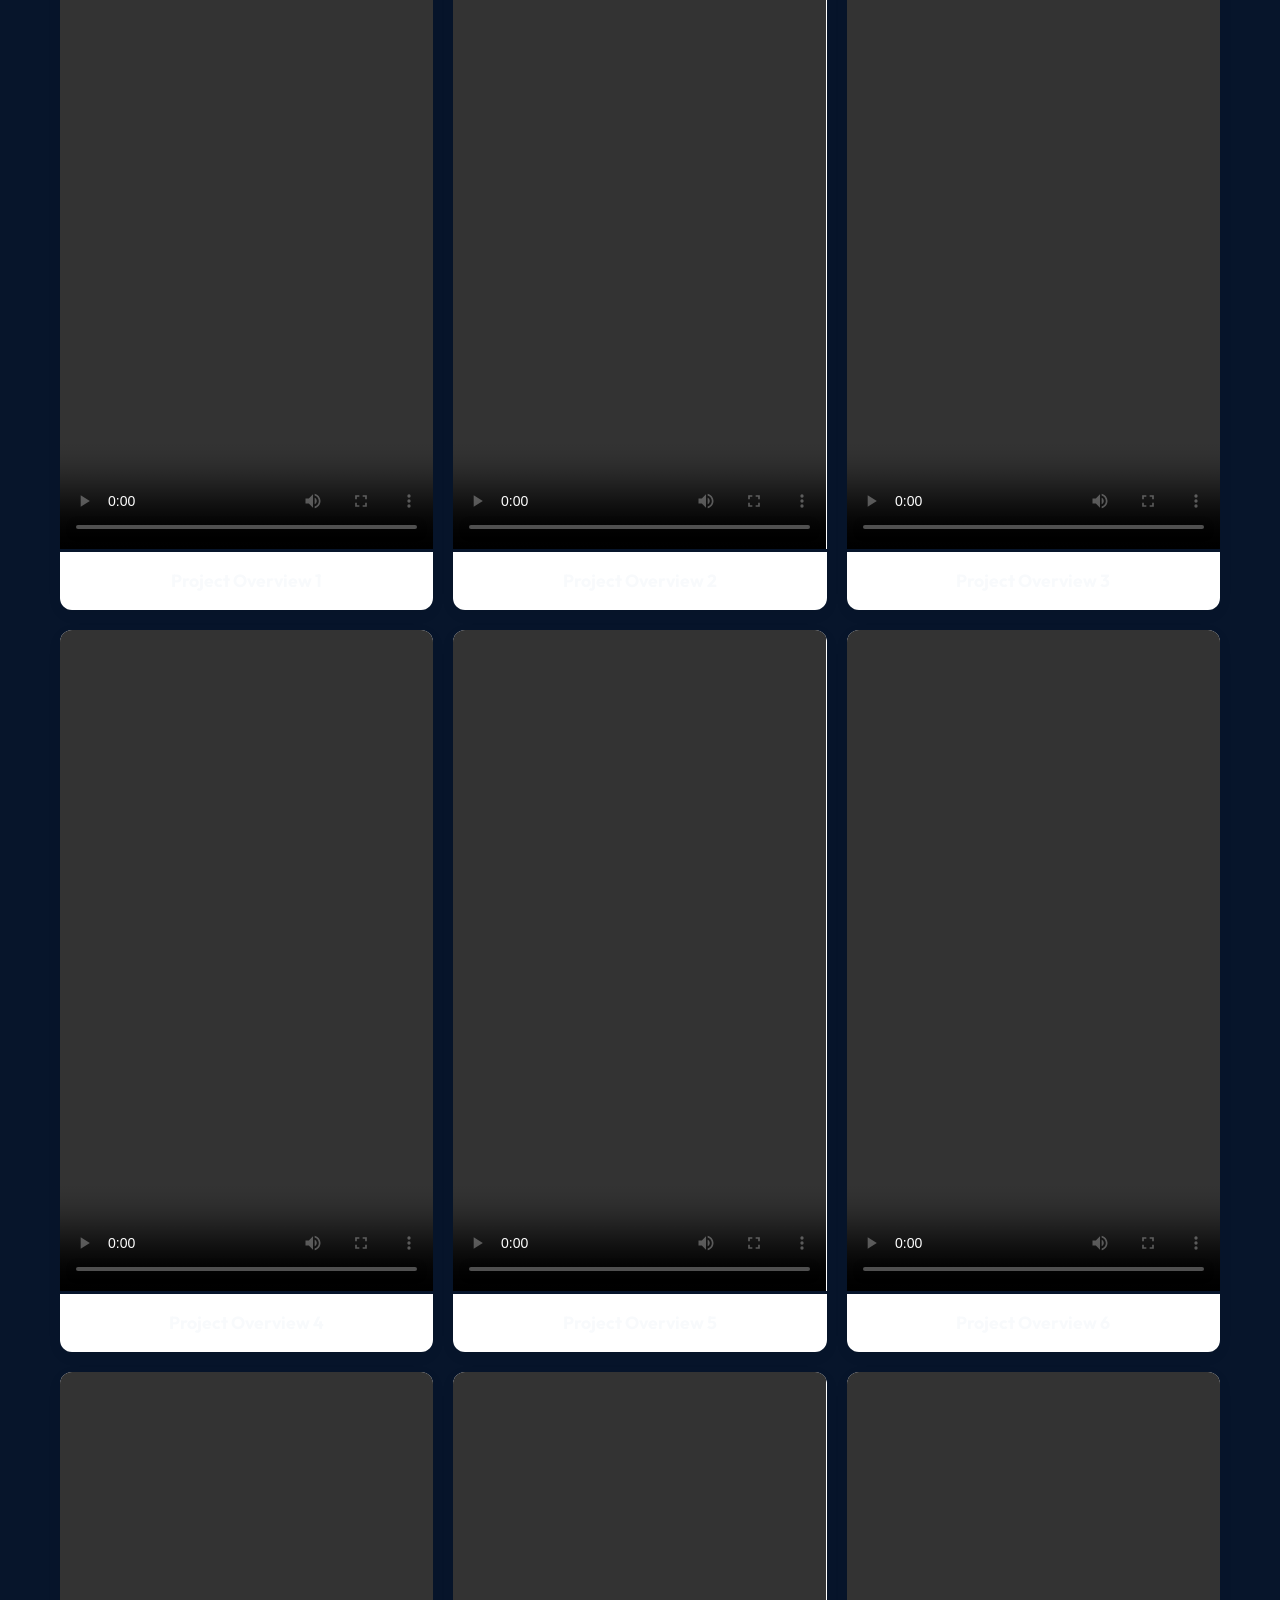
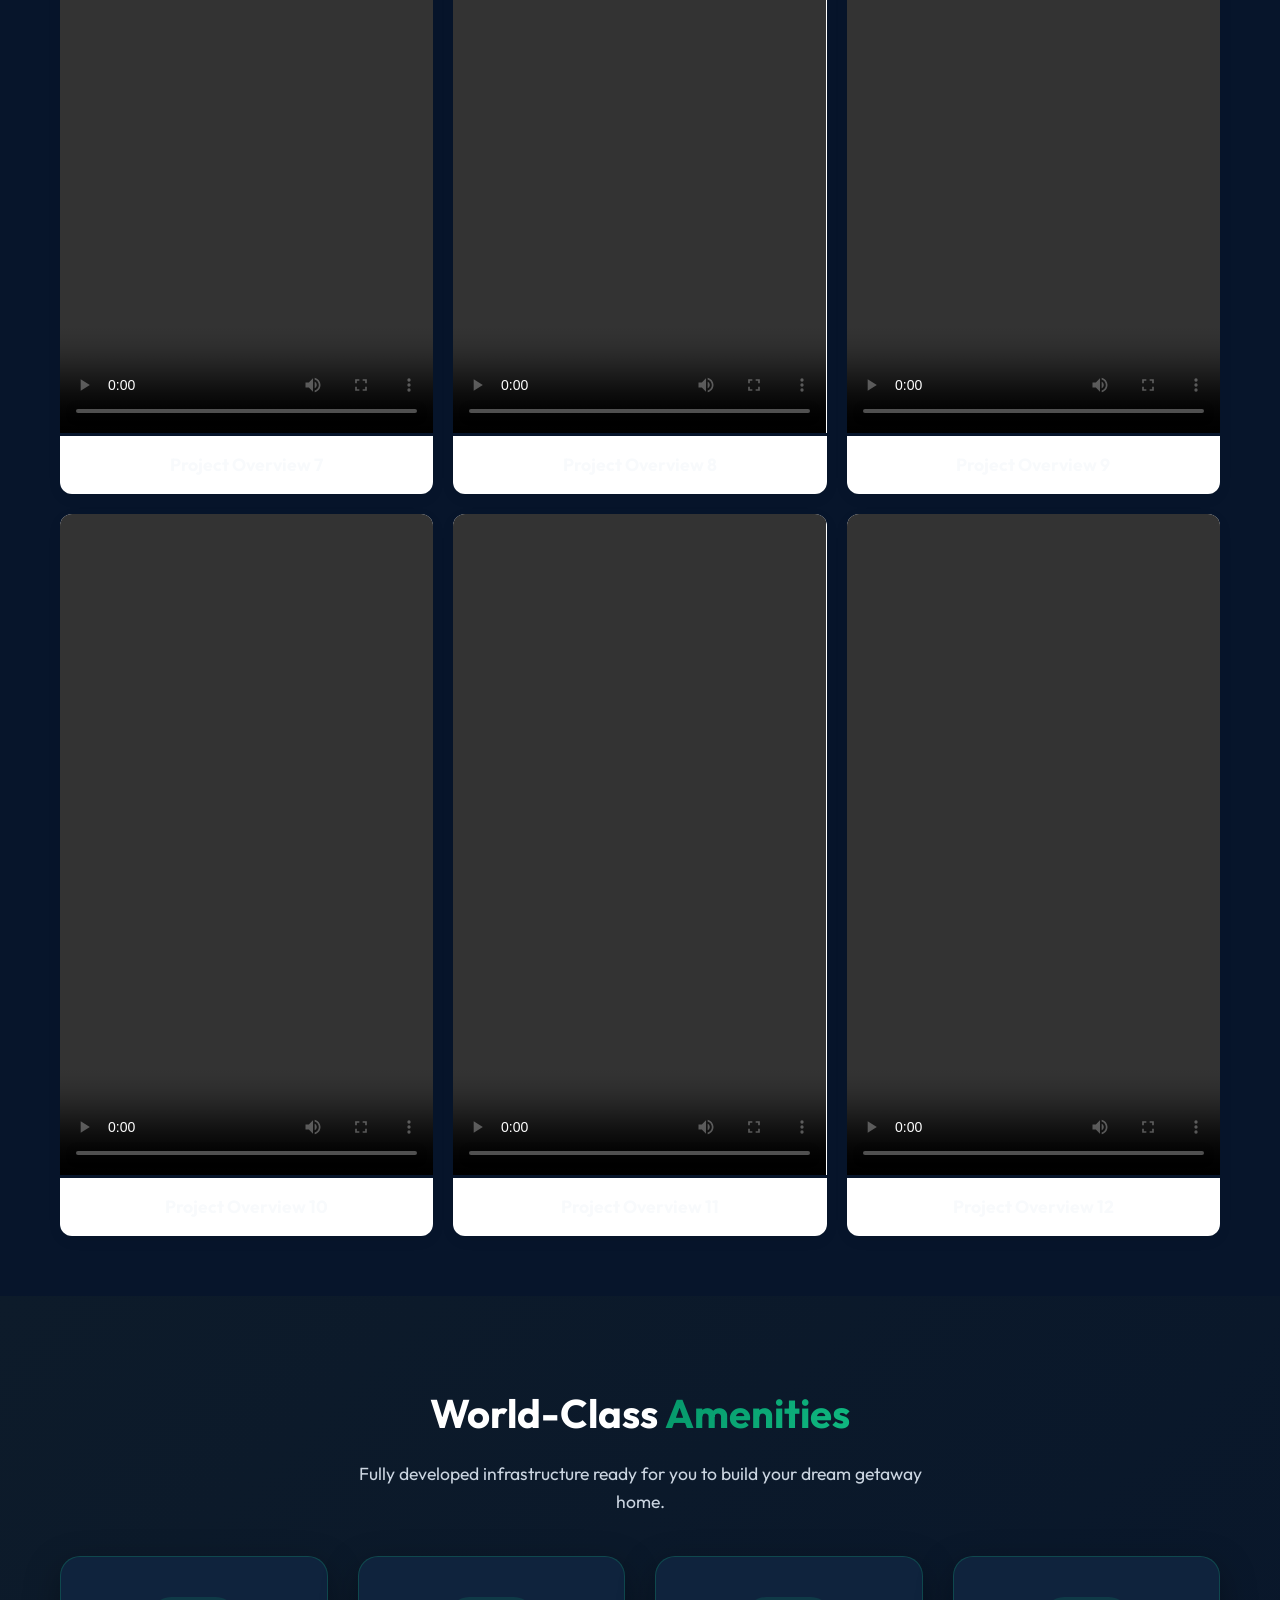
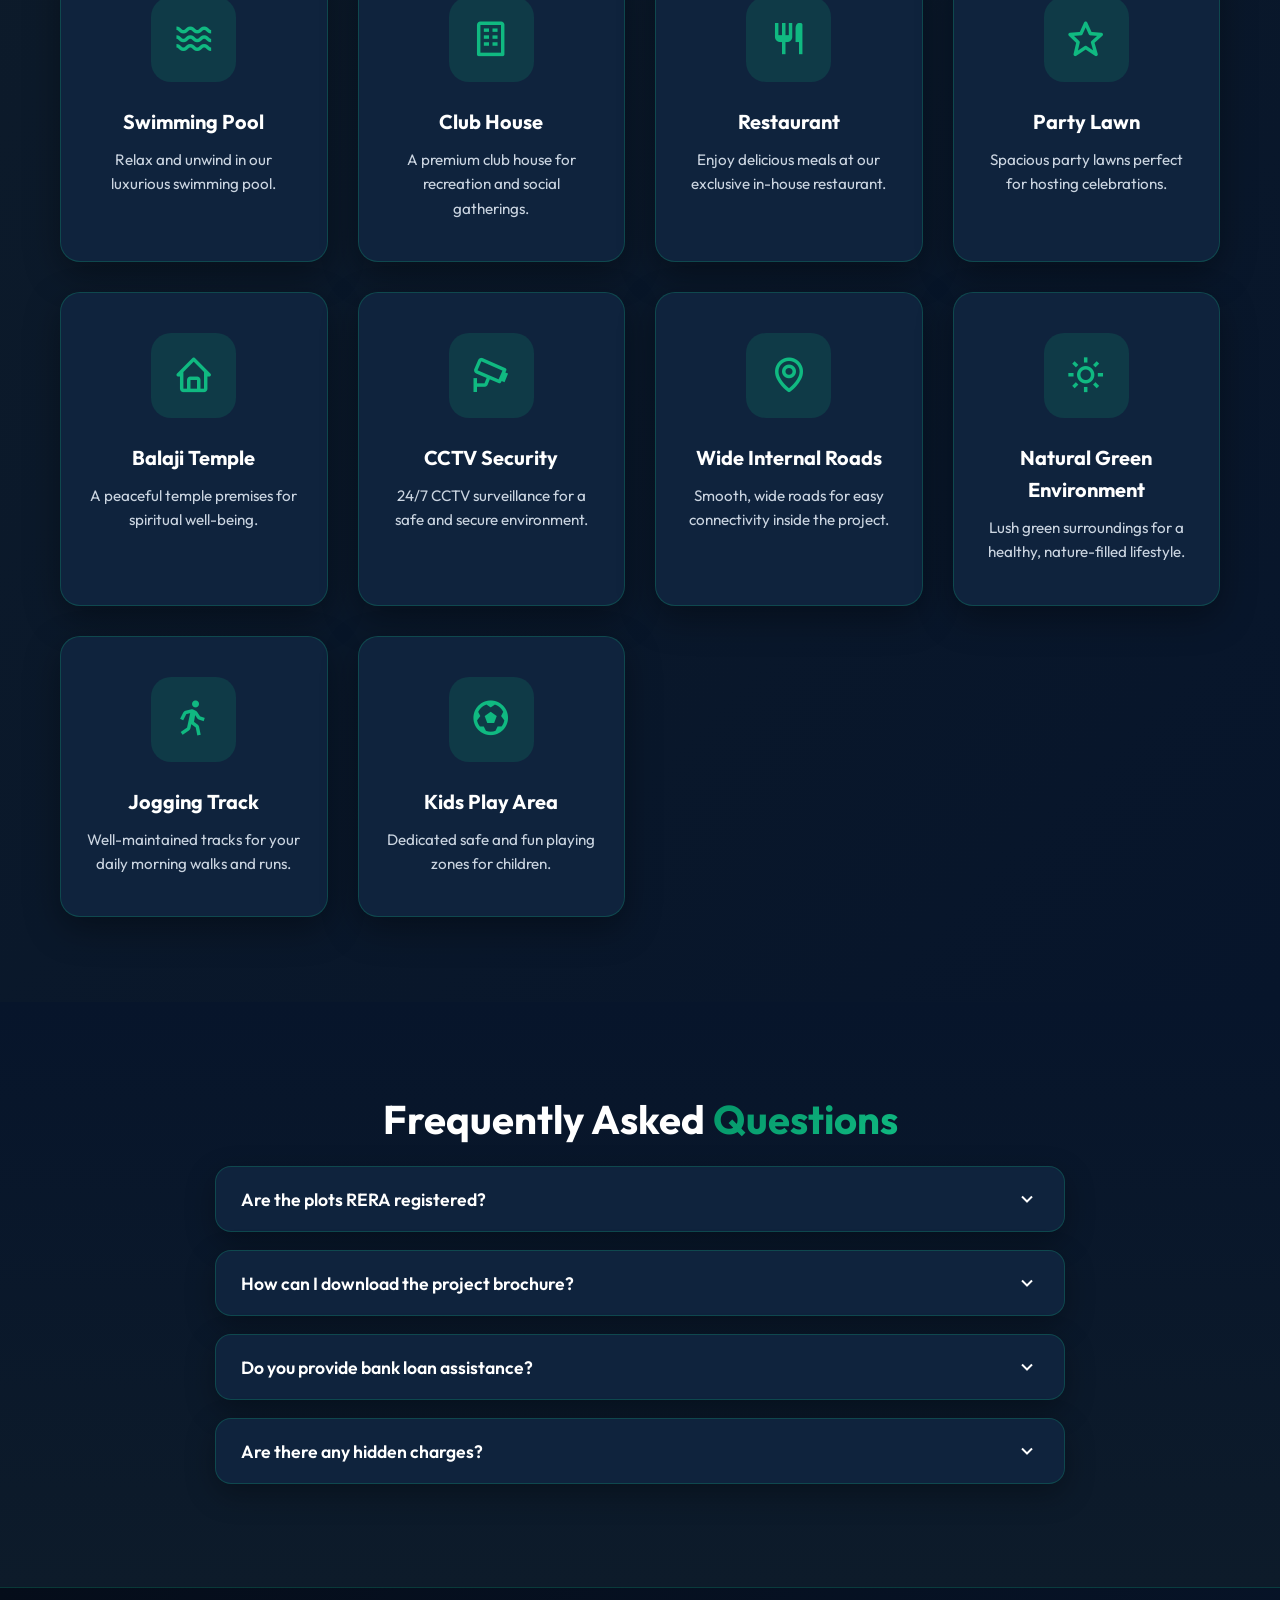
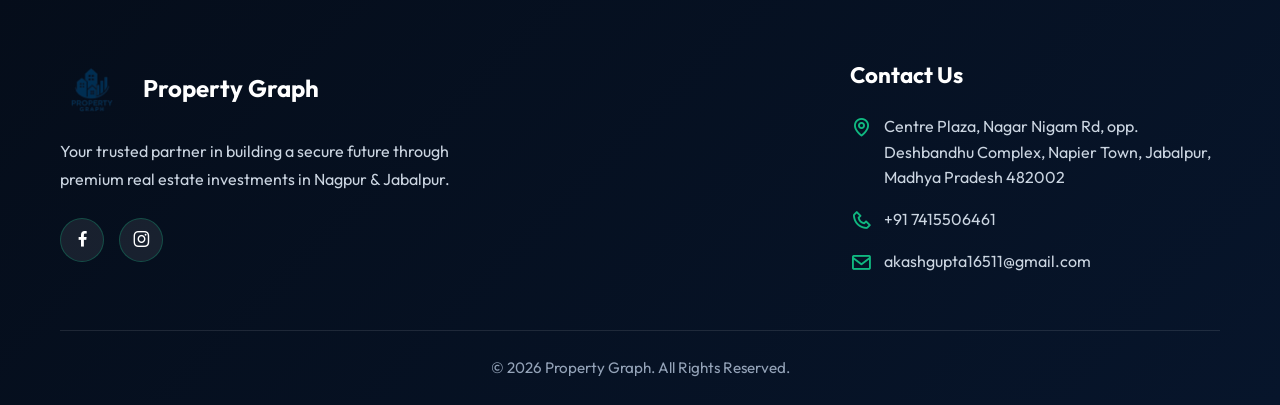
==== commit 8554c495: "Fix video paths to remove spaces" ====
--- a/index.html
+++ b/index.html
@@ -415,7 +415,7 @@
                 <!-- Video 1 -->
                 <div class="video-card zoom-in">
                     <video controls preload="metadata">
-                        <source src="new video - 23/WhatsApp Video 2026-08-03 at 12.04.30 PM.mp4" type="video/mp4">
+                        <source src="project-videos/video1.mp4" type="video/mp4">
                         Your browser does not support the video tag.
                     </video>
                     <div class="video-info">
@@ -425,7 +425,7 @@
                 <!-- Video 2 -->
                 <div class="video-card zoom-in delay-1">
                     <video controls preload="metadata">
-                        <source src="new video - 23/WhatsApp Video 2026-08-03 at 12.04.40 PM.mp4" type="video/mp4">
+                        <source src="project-videos/video2.mp4" type="video/mp4">
                         Your browser does not support the video tag.
                     </video>
                     <div class="video-info">
@@ -435,7 +435,7 @@
                 <!-- Video 3 -->
                 <div class="video-card zoom-in delay-2">
                     <video controls preload="metadata">
-                        <source src="new video - 23/WhatsApp Video 2026-08-03 at 12.06.06 PM.mp4" type="video/mp4">
+                        <source src="project-videos/video3.mp4" type="video/mp4">
                         Your browser does not support the video tag.
                     </video>
                     <div class="video-info">
@@ -445,7 +445,7 @@
                 <!-- Video 4 -->
                 <div class="video-card zoom-in delay-3">
                     <video controls preload="metadata">
-                        <source src="new video - 23/WhatsApp Video 2026-08-03 at 12.06.27 PM.mp4" type="video/mp4">
+                        <source src="project-videos/video4.mp4" type="video/mp4">
                         Your browser does not support the video tag.
                     </video>
                     <div class="video-info">
@@ -455,7 +455,7 @@
                 <!-- Video 5 -->
                 <div class="video-card zoom-in">
                     <video controls preload="metadata">
-                        <source src="new video - 23/WhatsApp Video 2026-08-03 at 12.06.29 PM.mp4" type="video/mp4">
+                        <source src="project-videos/video5.mp4" type="video/mp4">
                         Your browser does not support the video tag.
                     </video>
                     <div class="video-info">
@@ -465,7 +465,7 @@
                 <!-- Video 6 -->
                 <div class="video-card zoom-in delay-1">
                     <video controls preload="metadata">
-                        <source src="new video - 23/WhatsApp Video 2026-08-03 at 12.06.49 PM.mp4" type="video/mp4">
+                        <source src="project-videos/video6.mp4" type="video/mp4">
                         Your browser does not support the video tag.
                     </video>
                     <div class="video-info">
@@ -475,7 +475,7 @@
                 <!-- Video 7 -->
                 <div class="video-card zoom-in delay-2">
                     <video controls preload="metadata">
-                        <source src="new video - 23/WhatsApp Video 2026-08-03 at 12.06.57 PM.mp4" type="video/mp4">
+                        <source src="project-videos/video7.mp4" type="video/mp4">
                         Your browser does not support the video tag.
                     </video>
                     <div class="video-info">
@@ -485,7 +485,7 @@
                 <!-- Video 8 -->
                 <div class="video-card zoom-in delay-3">
                     <video controls preload="metadata">
-                        <source src="new video - 23/WhatsApp Video 2026-08-03 at 12.07.04 PM.mp4" type="video/mp4">
+                        <source src="project-videos/video8.mp4" type="video/mp4">
                         Your browser does not support the video tag.
                     </video>
                     <div class="video-info">
@@ -495,7 +495,7 @@
                 <!-- Video 9 -->
                 <div class="video-card zoom-in">
                     <video controls preload="metadata">
-                        <source src="new video - 23/WhatsApp Video 2026-08-03 at 12.07.05 PM.mp4" type="video/mp4">
+                        <source src="project-videos/video9.mp4" type="video/mp4">
                         Your browser does not support the video tag.
                     </video>
                     <div class="video-info">
@@ -505,7 +505,7 @@
                 <!-- Video 10 -->
                 <div class="video-card zoom-in delay-1">
                     <video controls preload="metadata">
-                        <source src="new video - 23/WhatsApp Video 2026-08-04 at 12.25.59 PM.mp4" type="video/mp4">
+                        <source src="project-videos/video10.mp4" type="video/mp4">
                         Your browser does not support the video tag.
                     </video>
                     <div class="video-info">
@@ -515,7 +515,7 @@
                 <!-- Video 11 -->
                 <div class="video-card zoom-in delay-2">
                     <video controls preload="metadata">
-                        <source src="new video - 23/WhatsApp Video 2026-08-04 at 12.26.13 PM.mp4" type="video/mp4">
+                        <source src="project-videos/video11.mp4" type="video/mp4">
                         Your browser does not support the video tag.
                     </video>
                     <div class="video-info">
@@ -525,7 +525,7 @@
                 <!-- Video 12 -->
                 <div class="video-card zoom-in delay-3">
                     <video controls preload="metadata">
-                        <source src="new video - 23/WhatsApp Video 2026-08-06 at 12.13.16 PM.mp4" type="video/mp4">
+                        <source src="project-videos/video12.mp4" type="video/mp4">
                         Your browser does not support the video tag.
                     </video>
                     <div class="video-info">
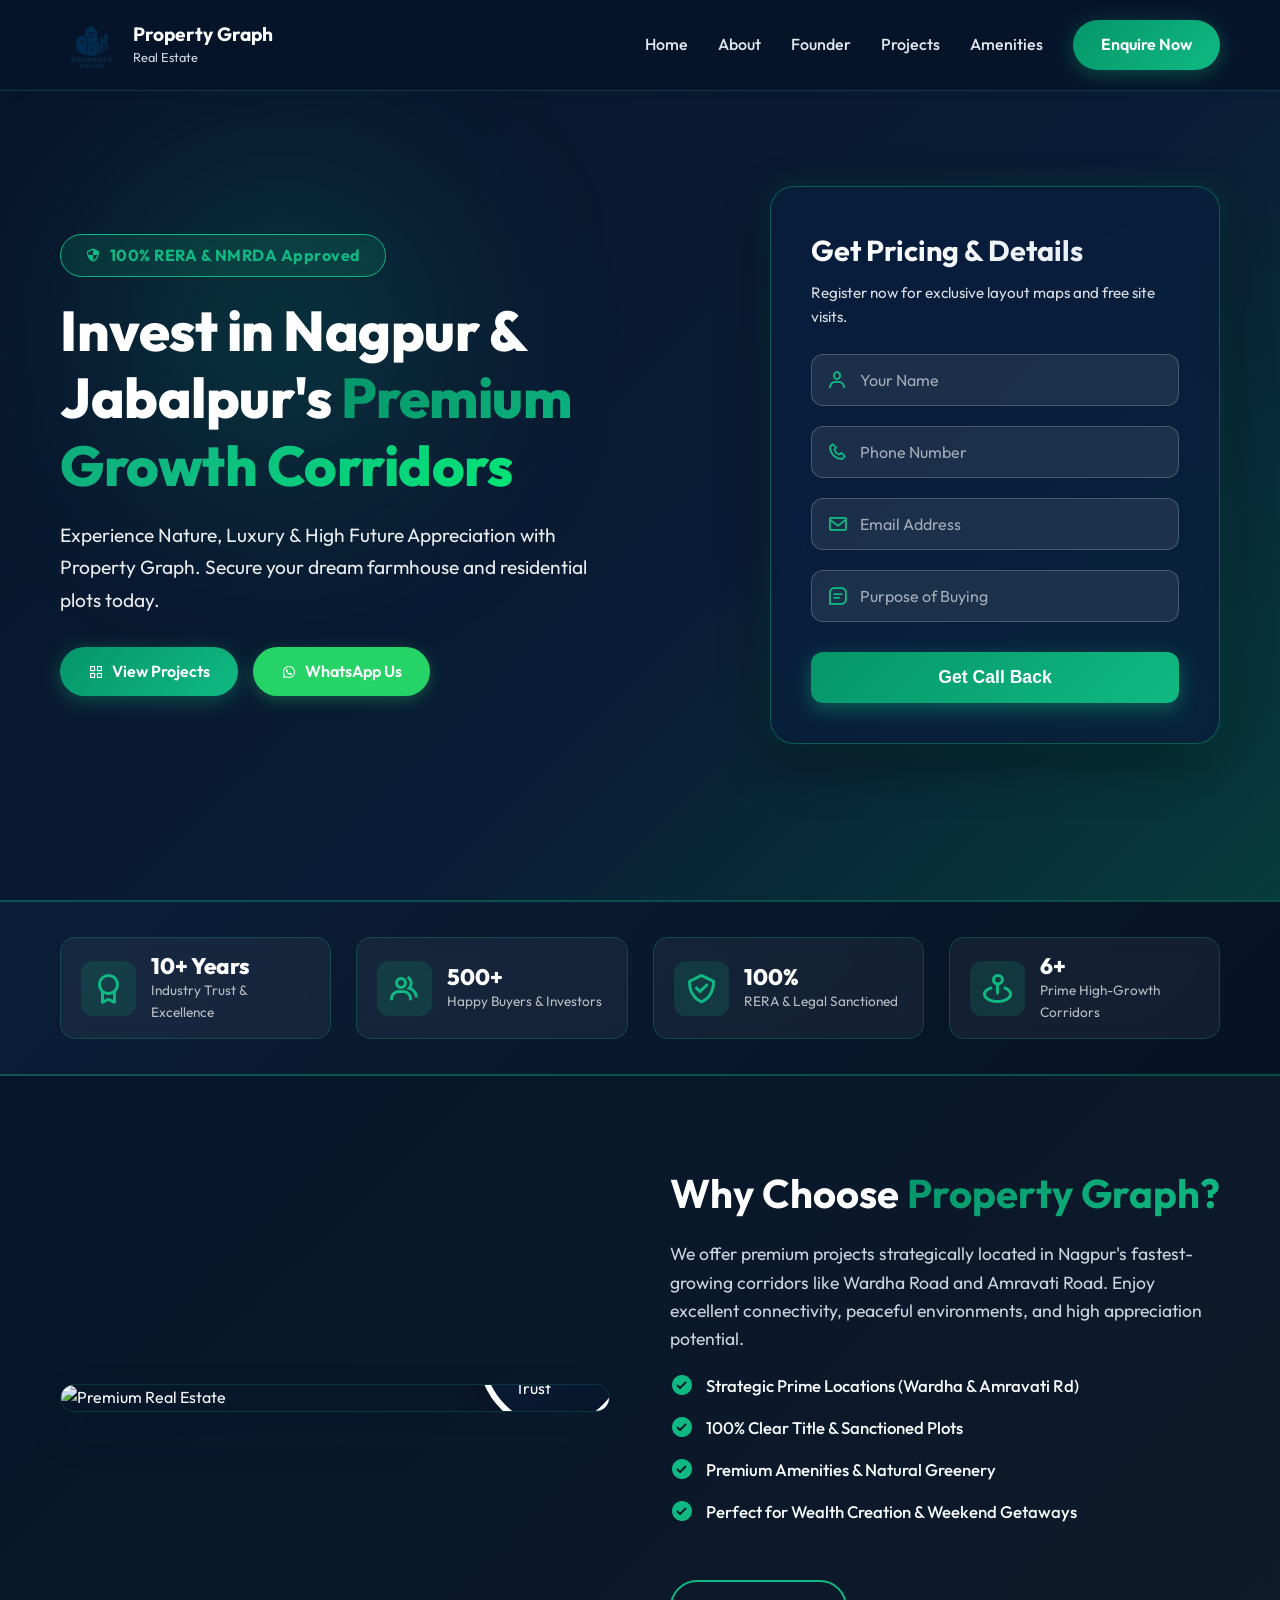
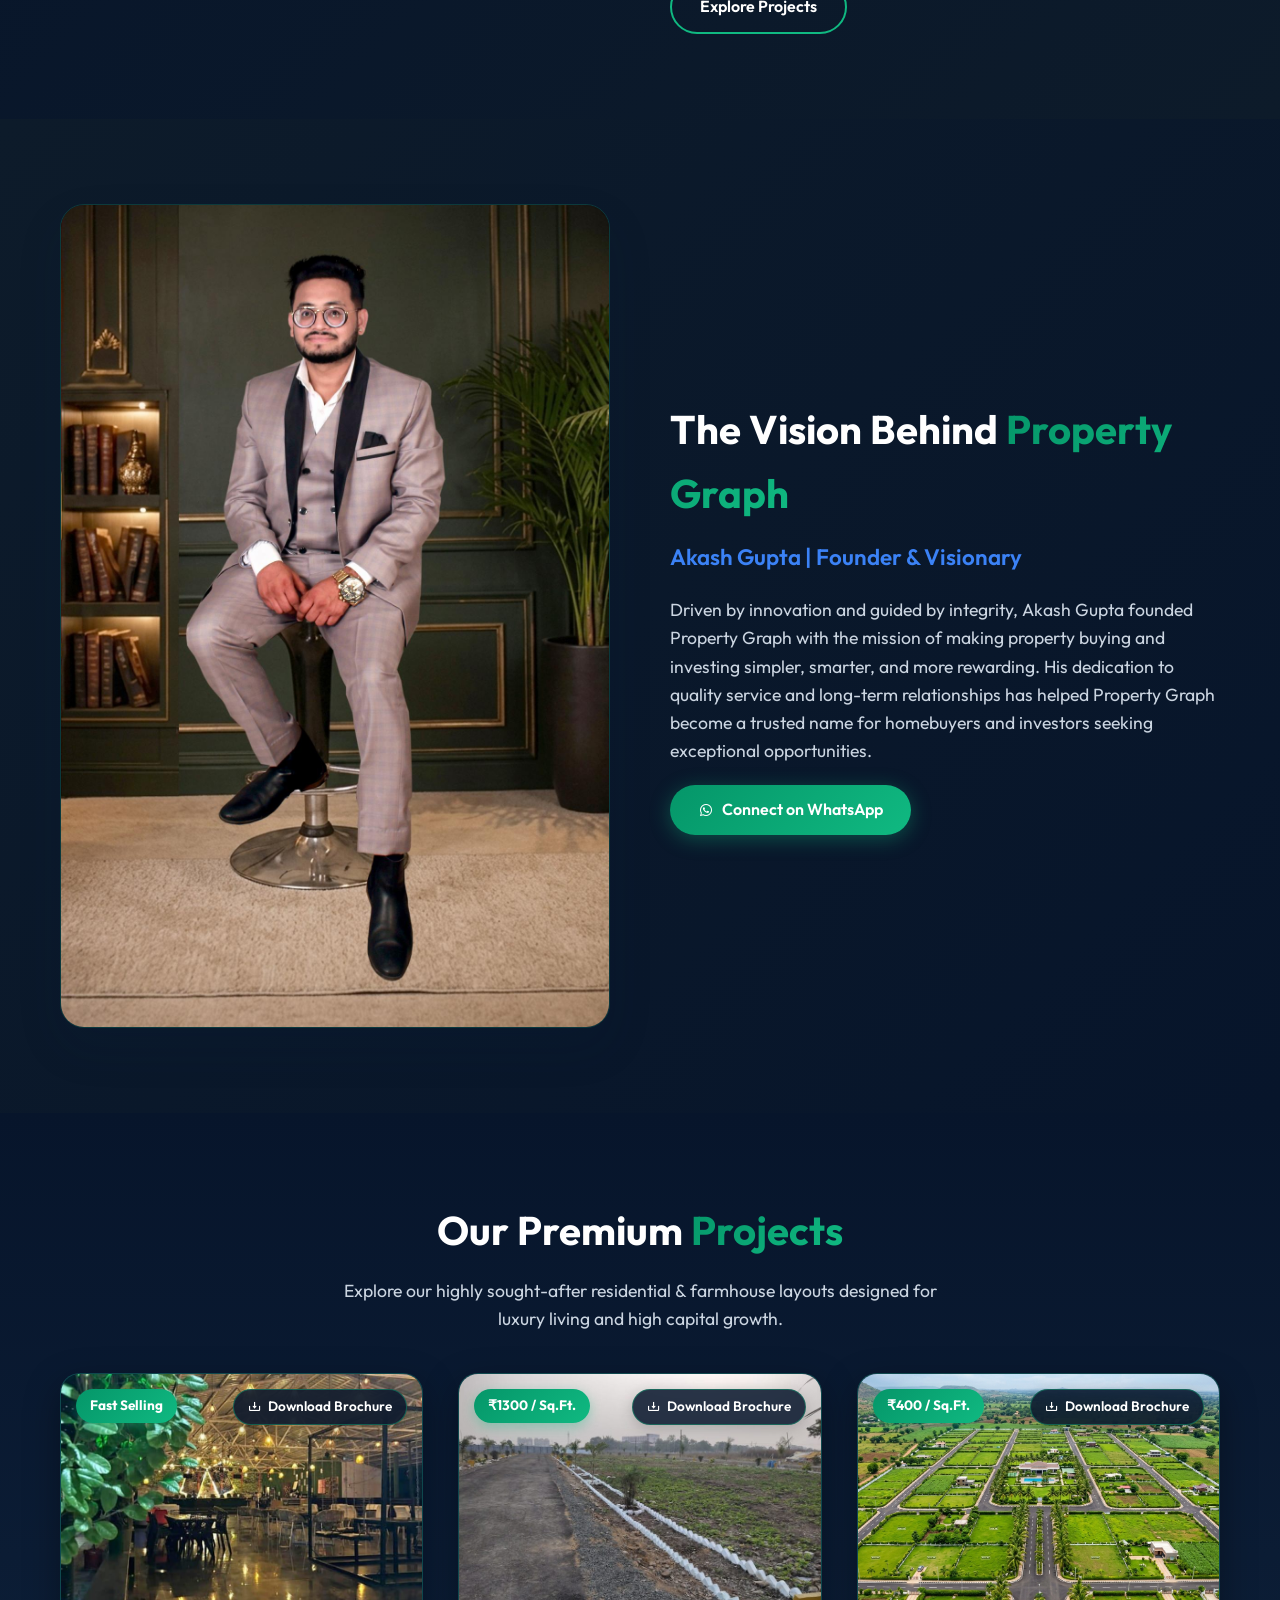
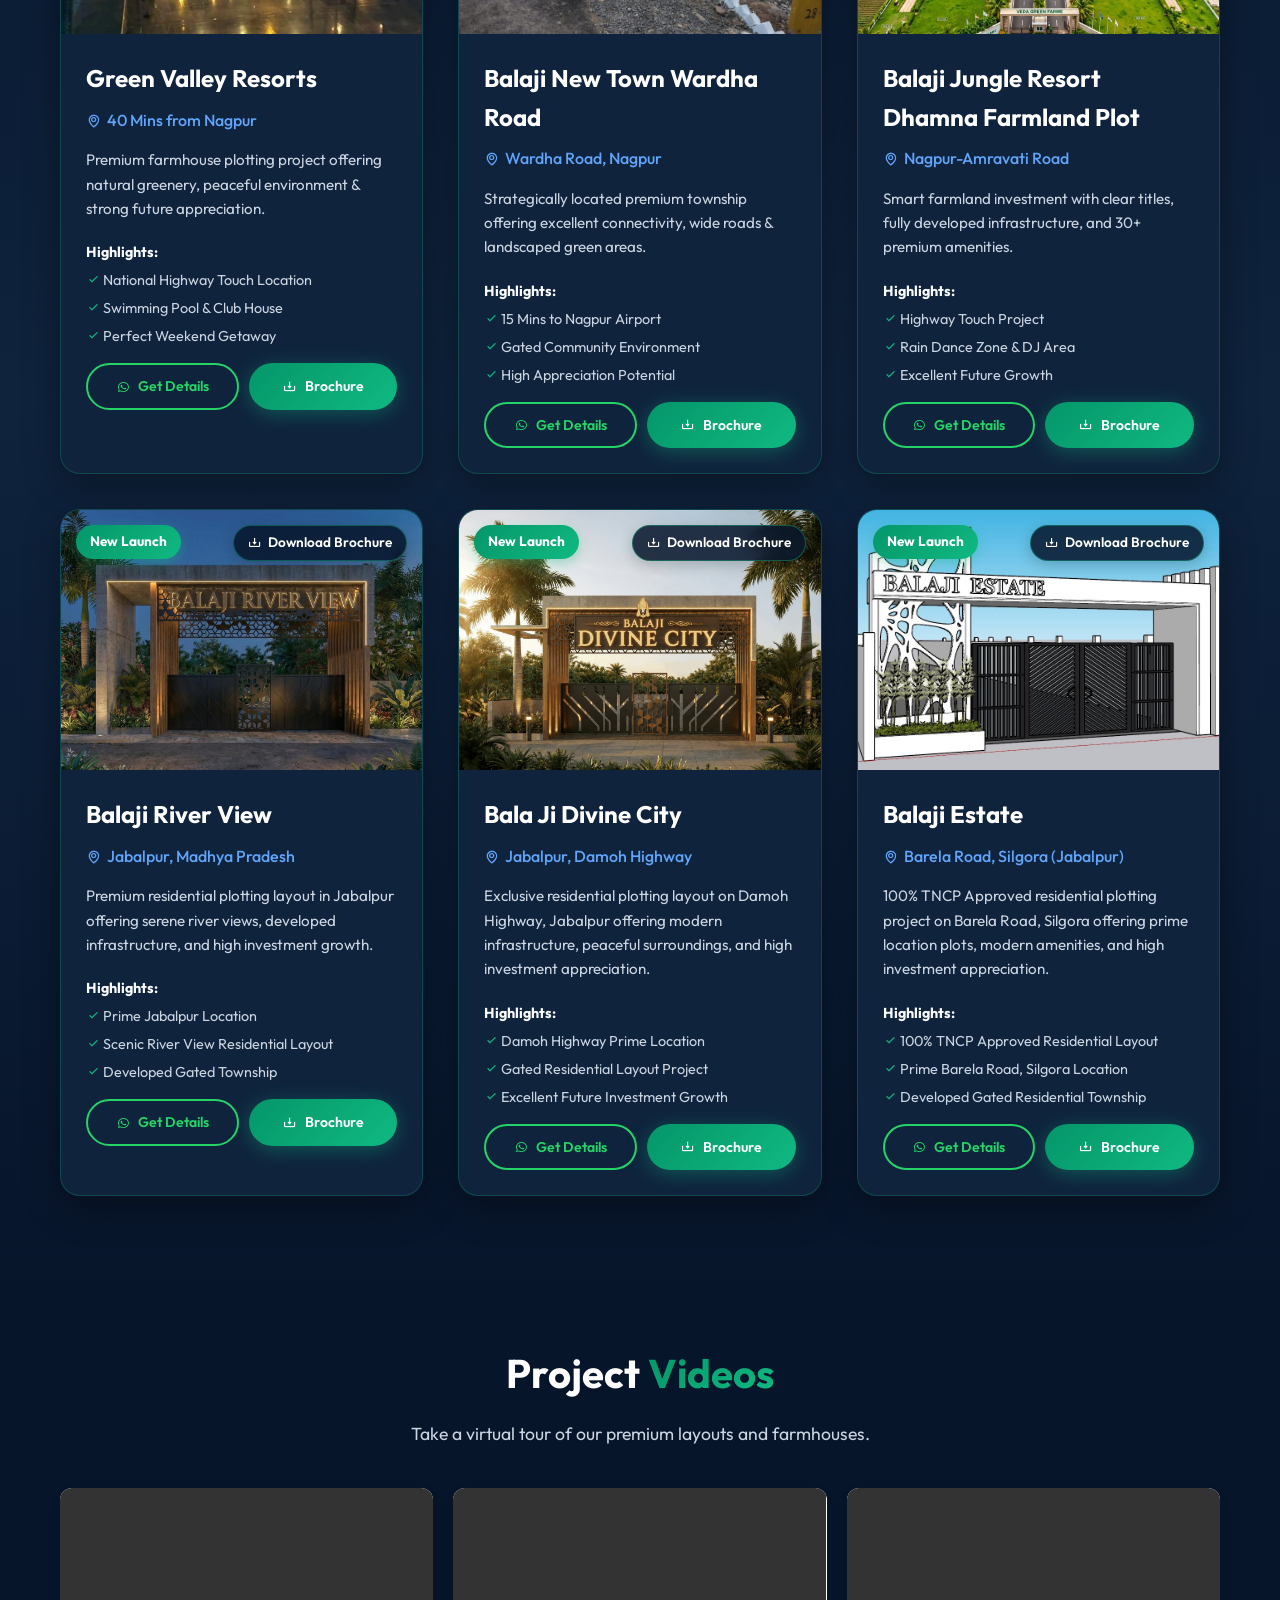
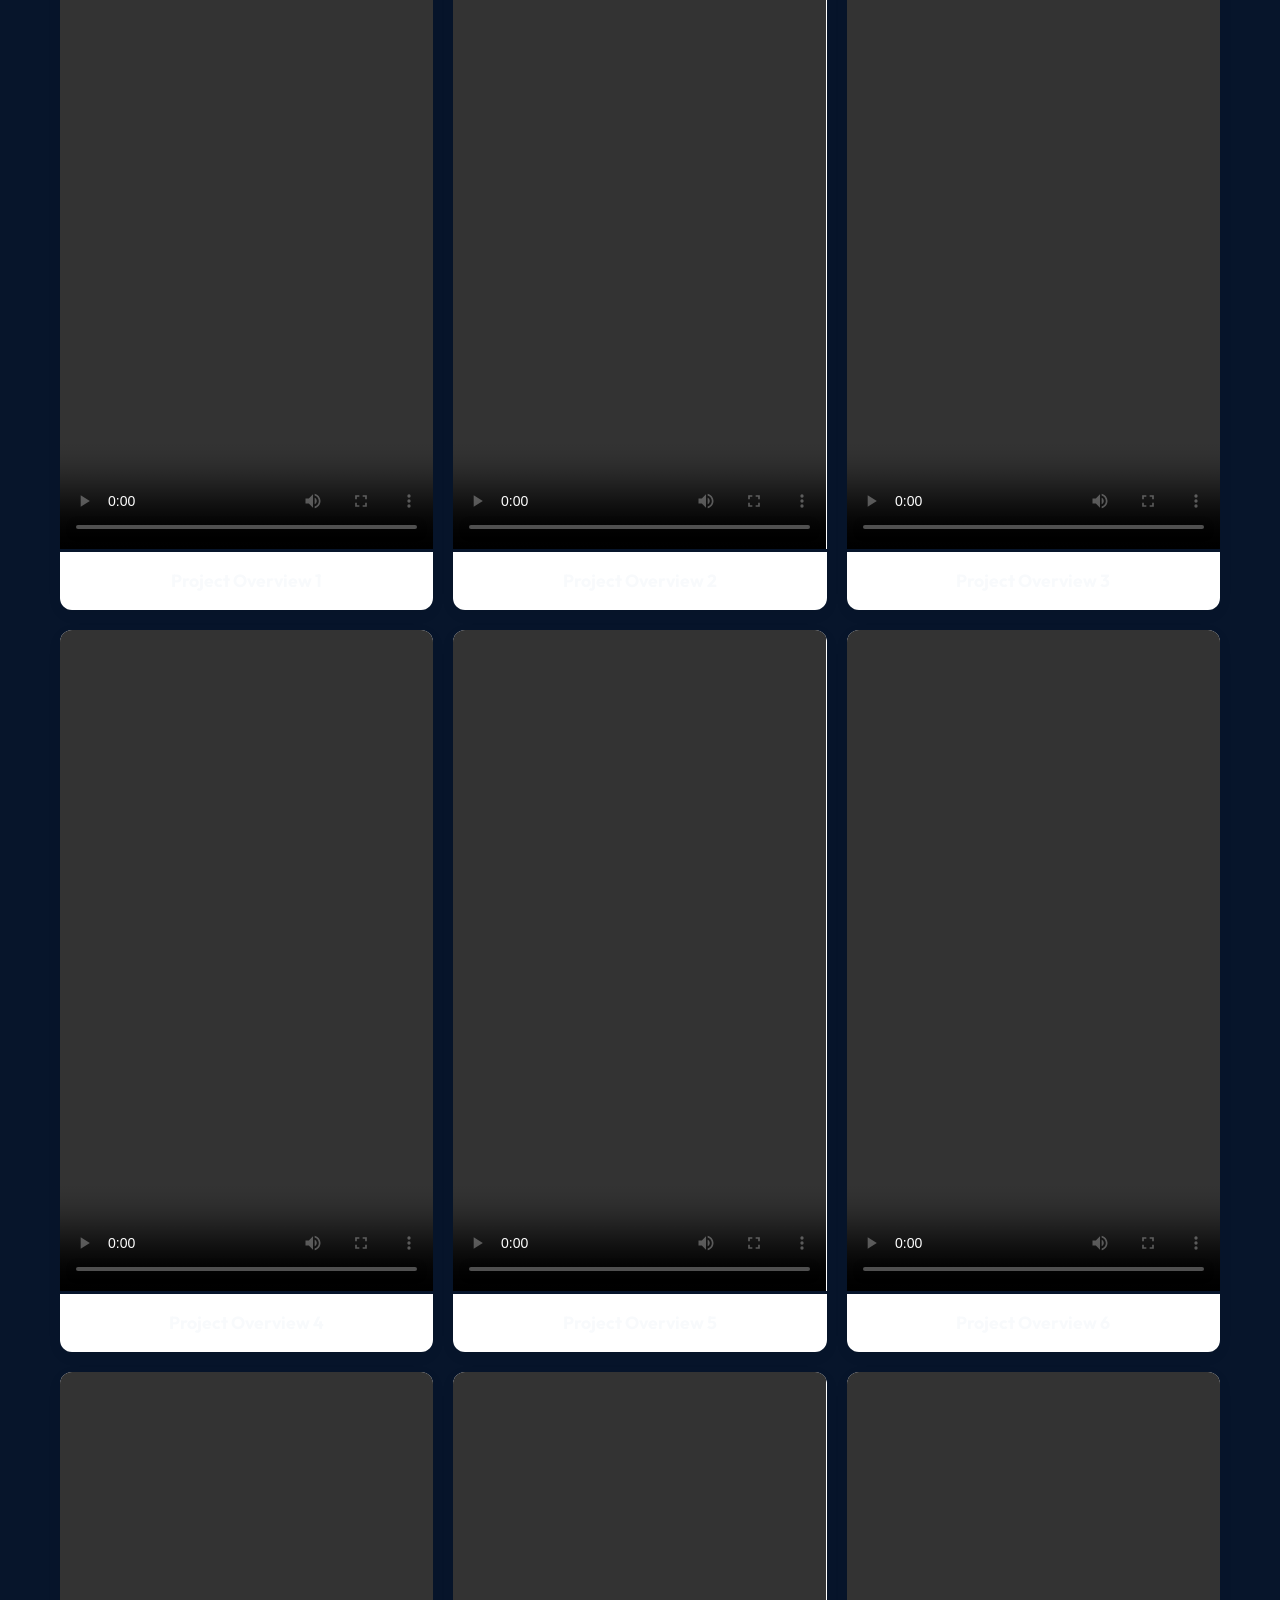
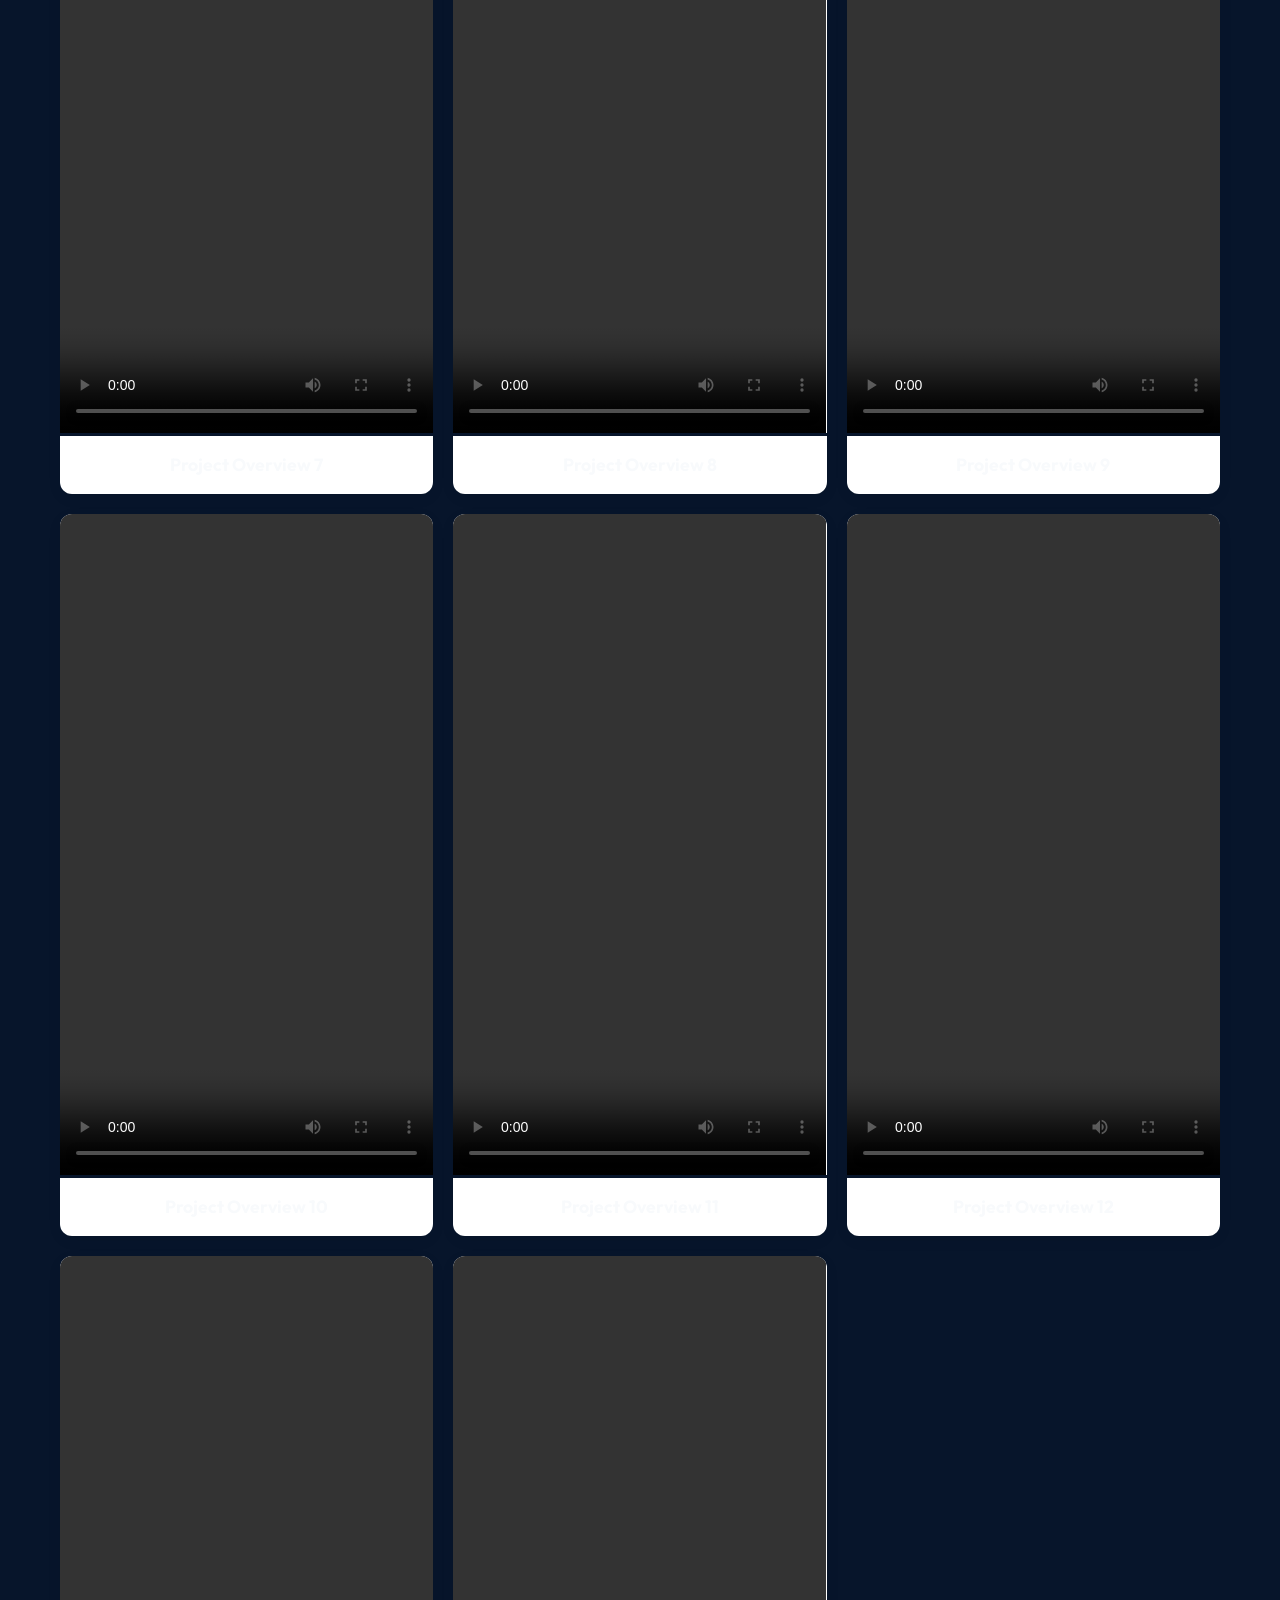
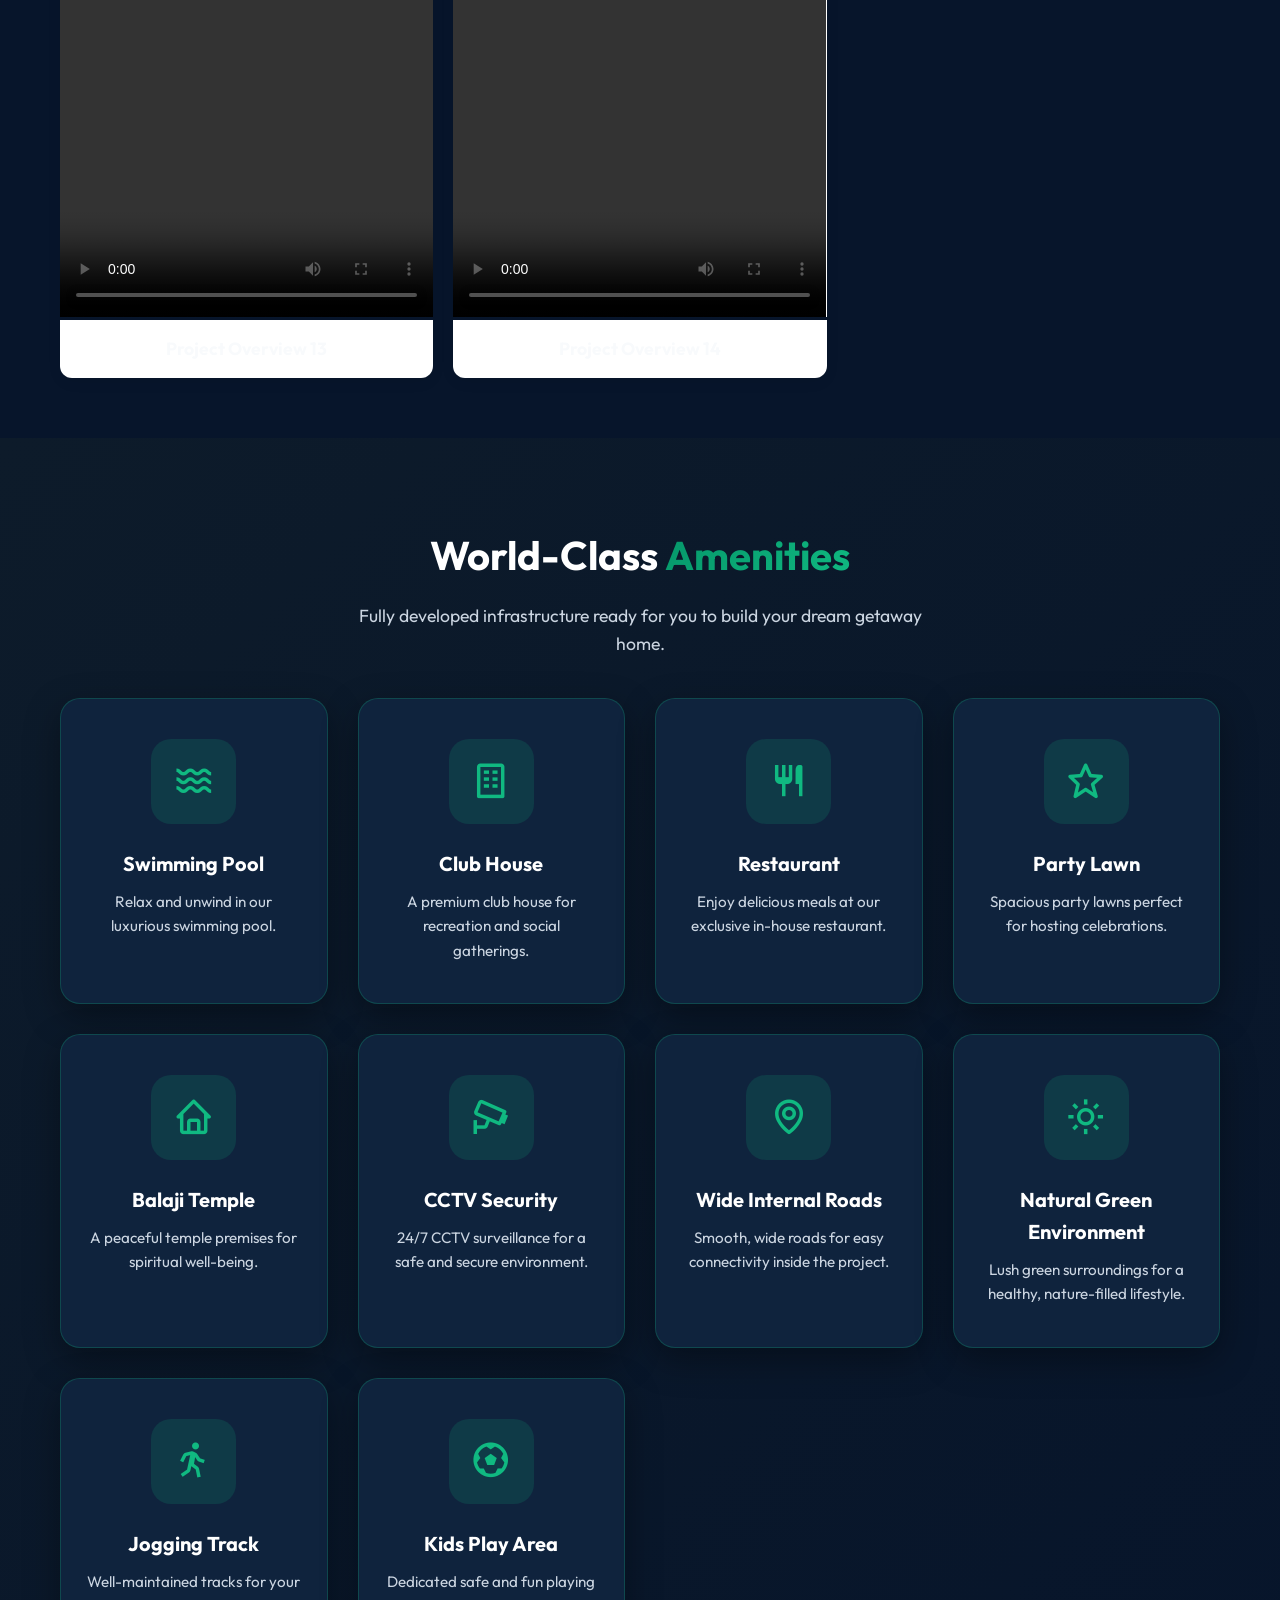
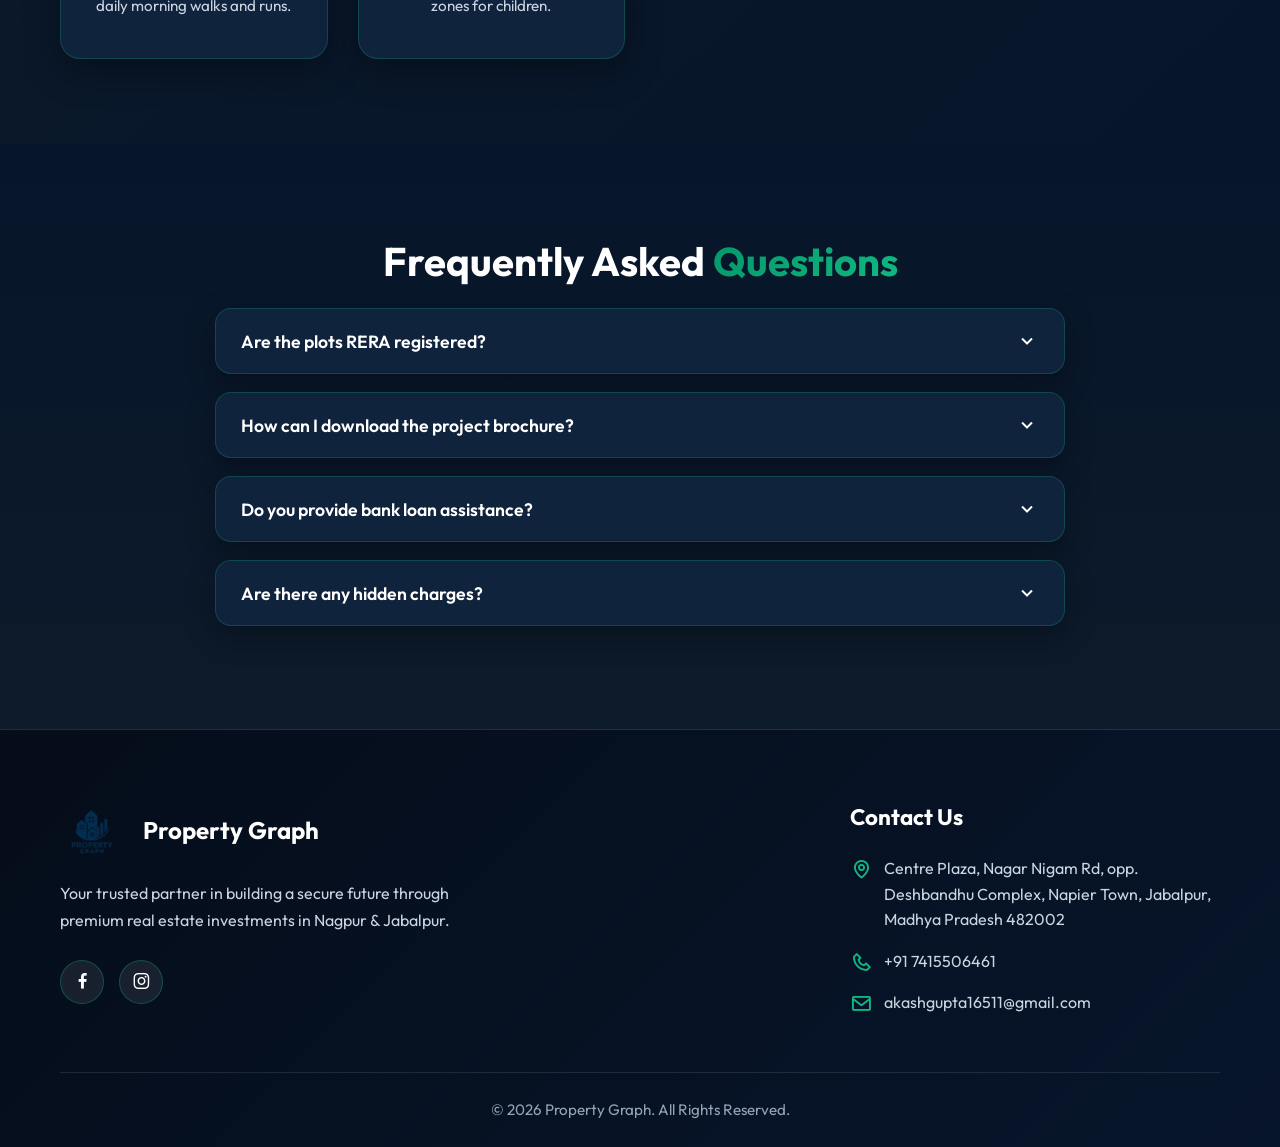
==== commit 7294539d: "Add 2 new videos" ====
--- a/index.html
+++ b/index.html
@@ -532,6 +532,26 @@
                         <h3>Project Overview 12</h3>
                     </div>
                 </div>
+                <!-- Video 13 -->
+                <div class="video-card zoom-in">
+                    <video controls preload="metadata">
+                        <source src="project-videos/video13.mp4" type="video/mp4">
+                        Your browser does not support the video tag.
+                    </video>
+                    <div class="video-info">
+                        <h3>Project Overview 13</h3>
+                    </div>
+                </div>
+                <!-- Video 14 -->
+                <div class="video-card zoom-in delay-1">
+                    <video controls preload="metadata">
+                        <source src="project-videos/video14.mp4" type="video/mp4">
+                        Your browser does not support the video tag.
+                    </video>
+                    <div class="video-info">
+                        <h3>Project Overview 14</h3>
+                    </div>
+                </div>
             </div>
         </div>
     </section>
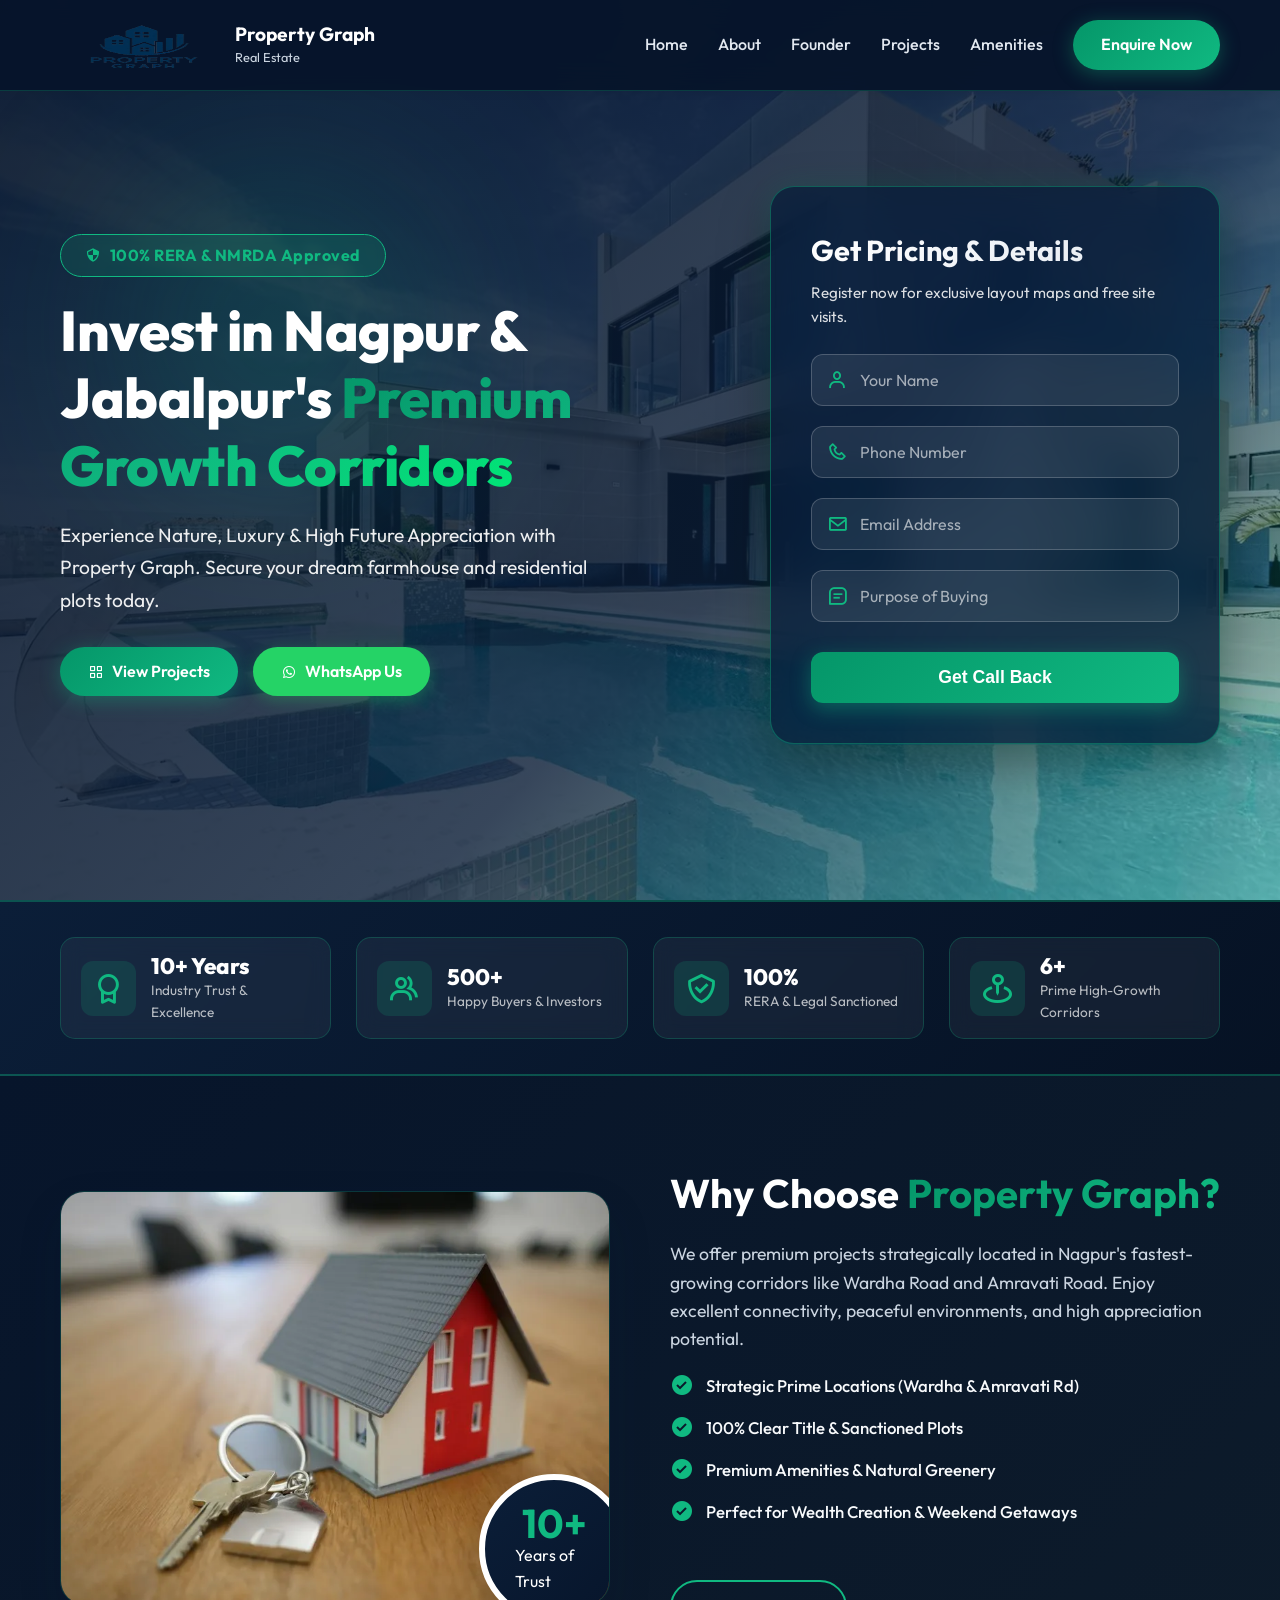
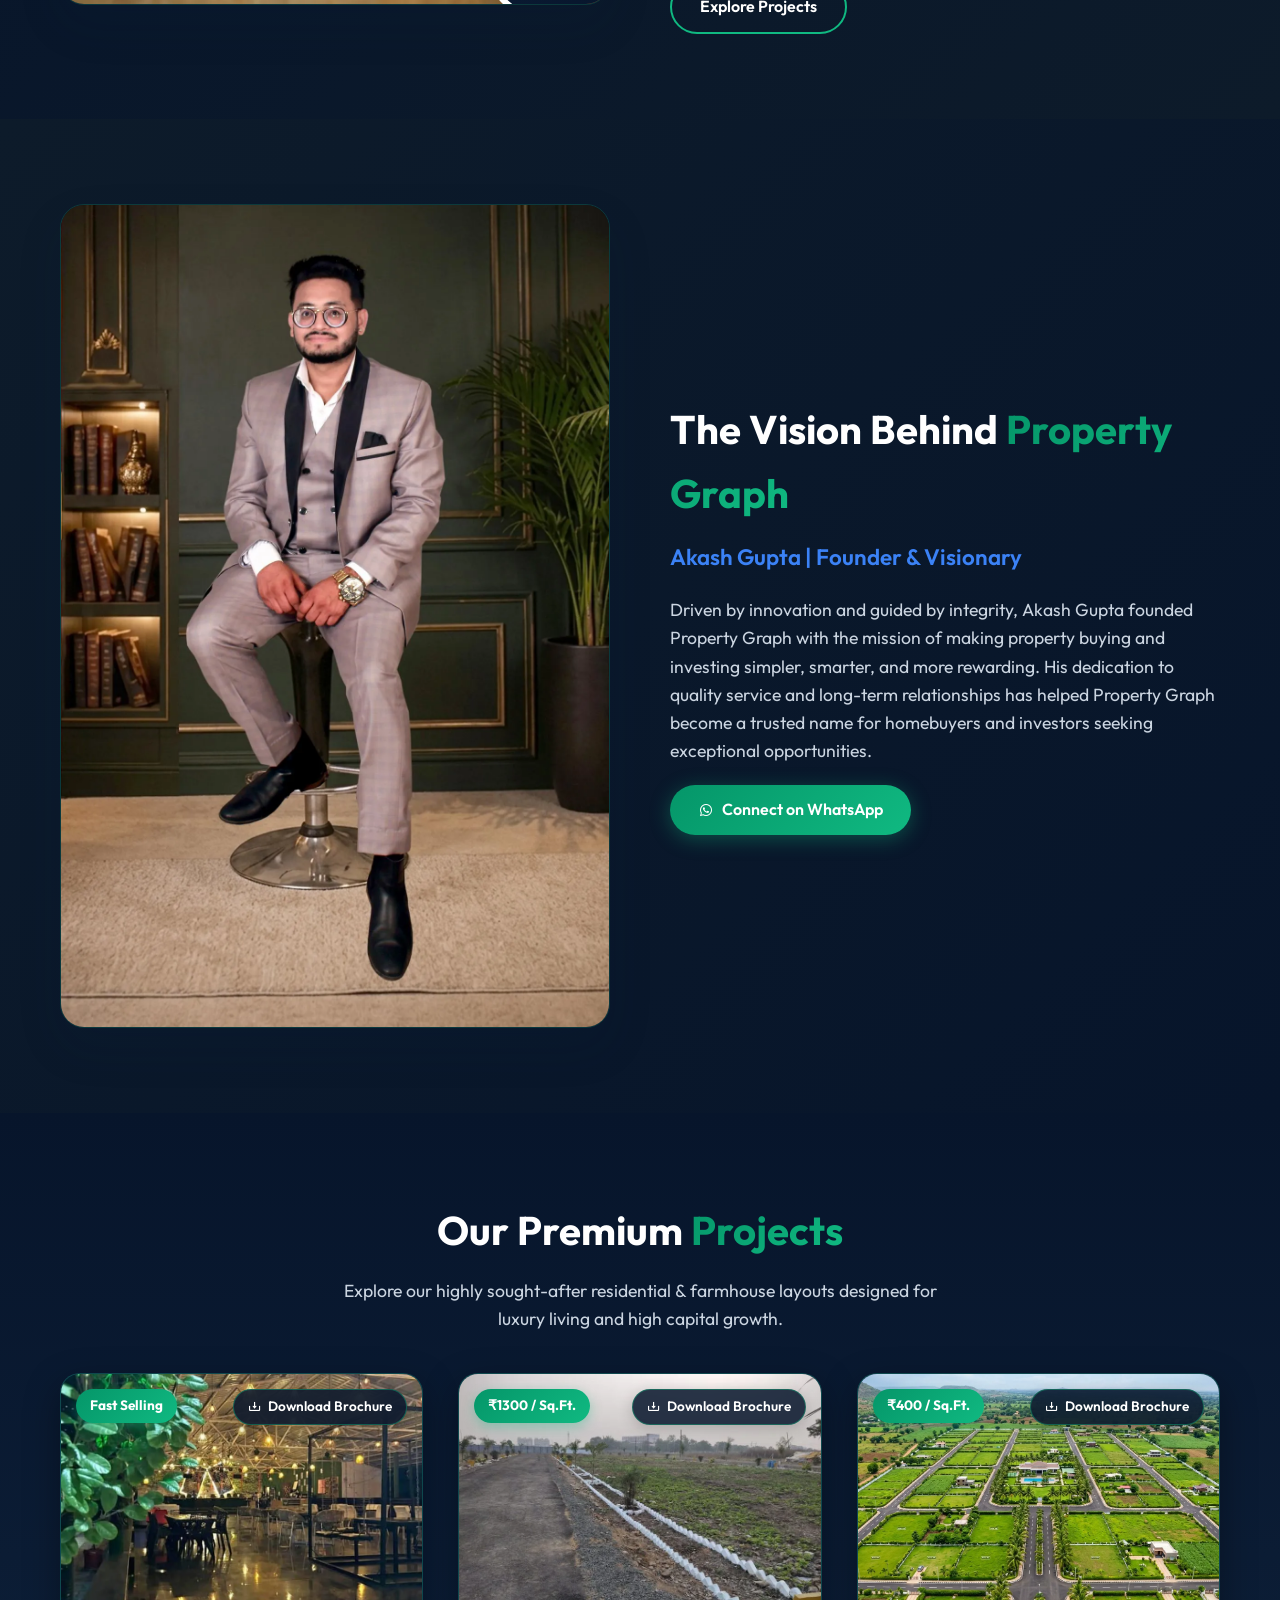
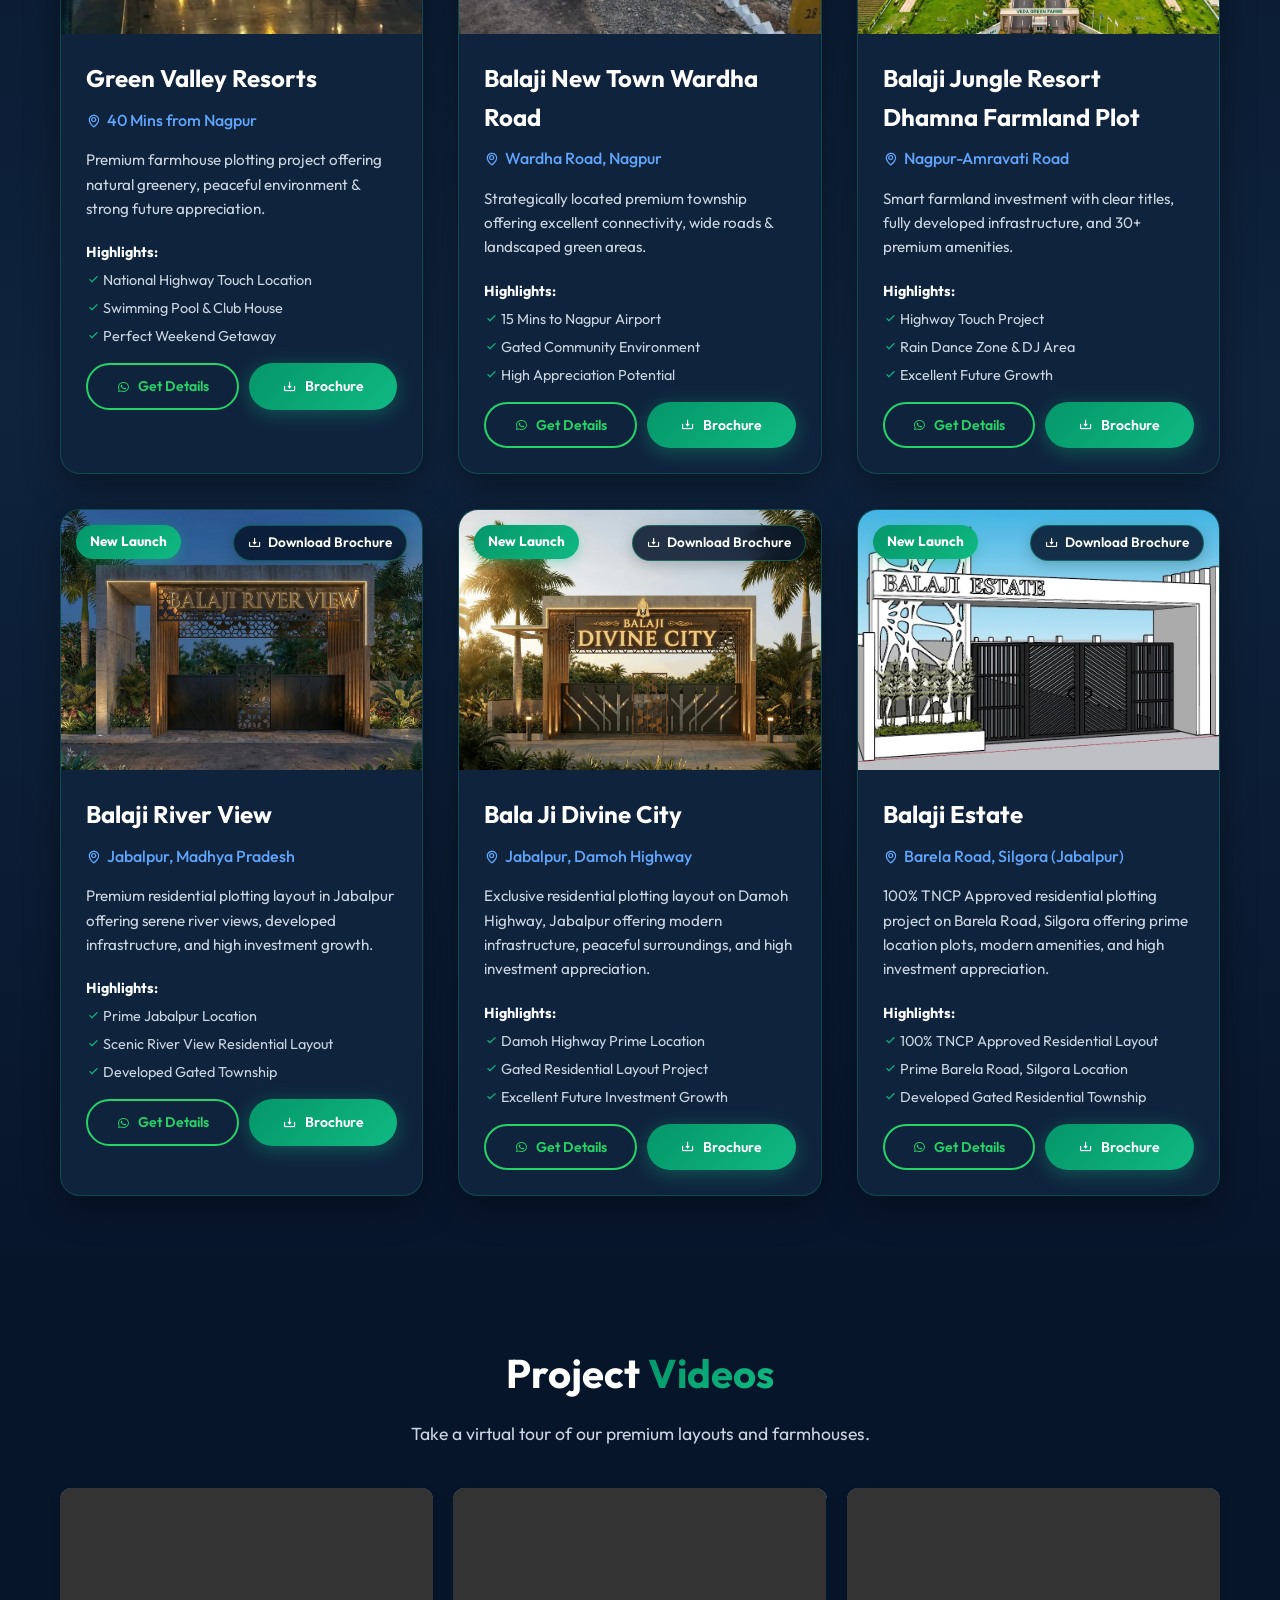
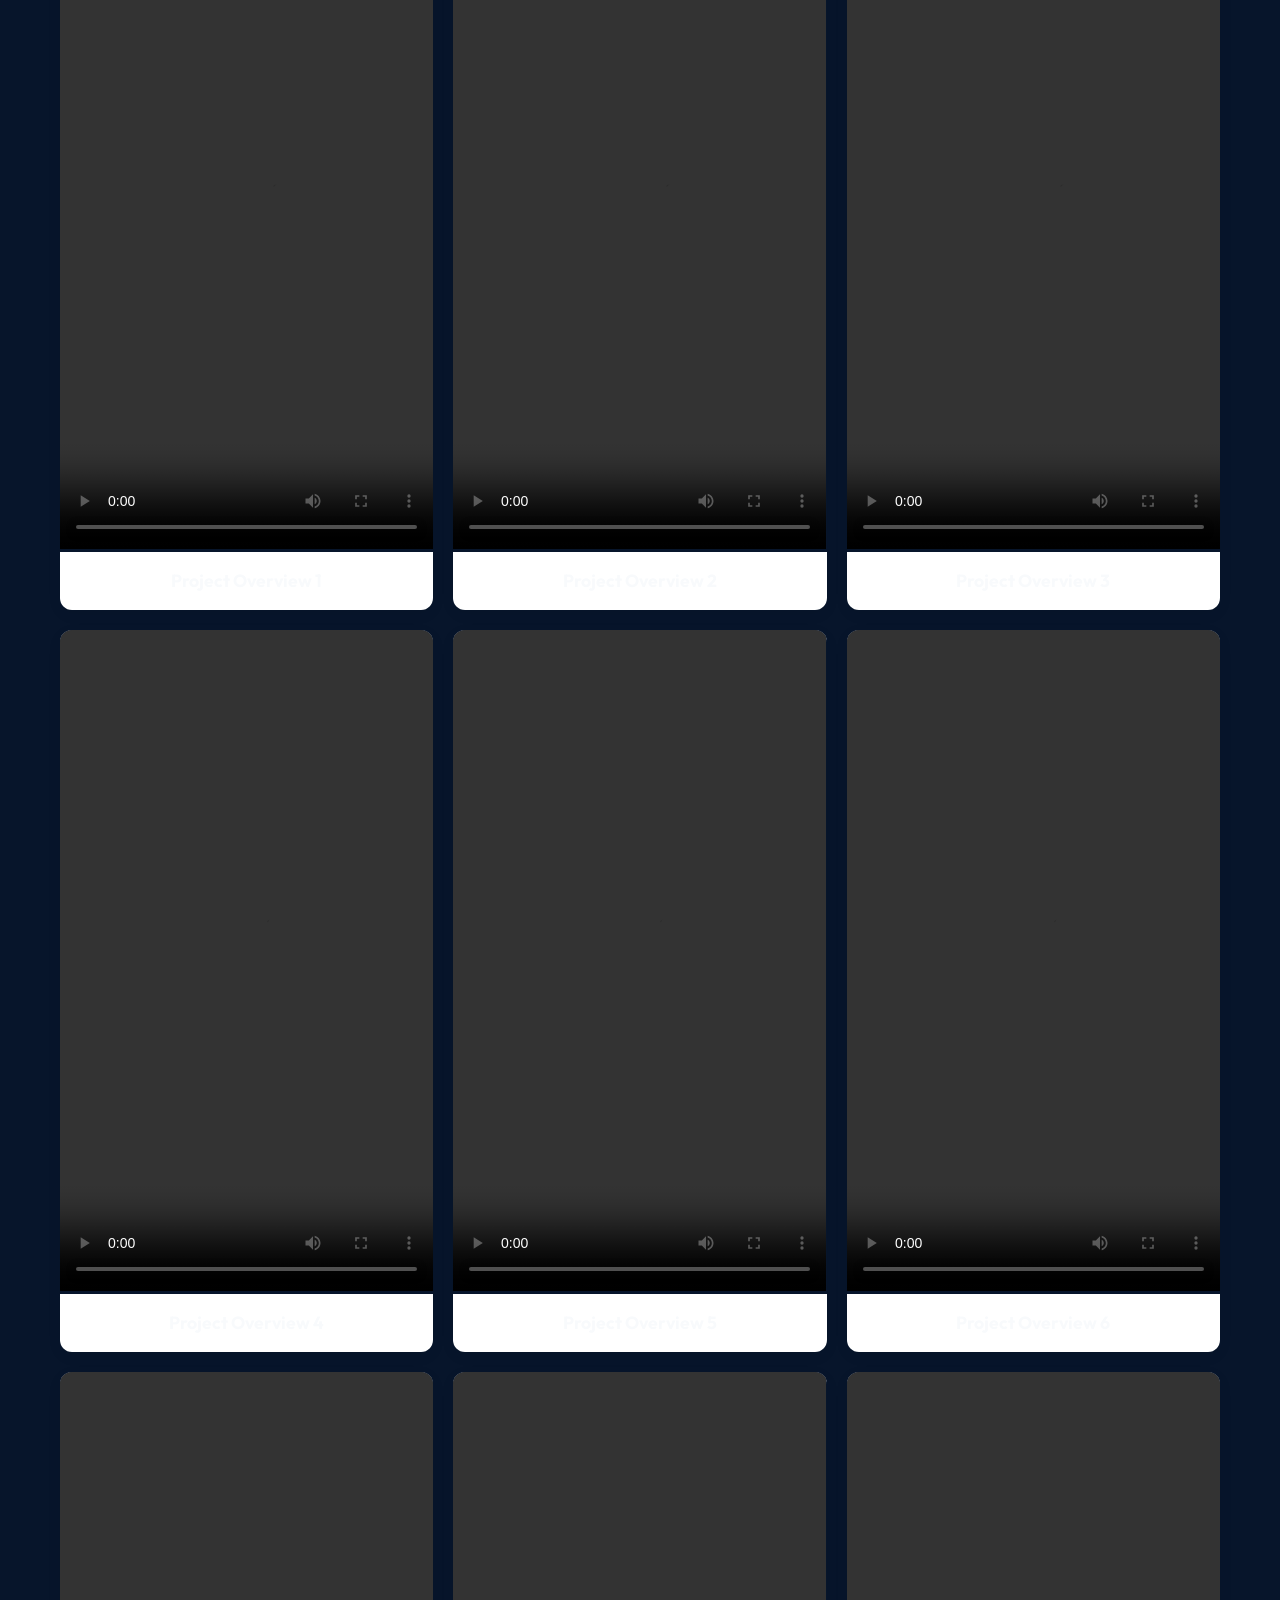
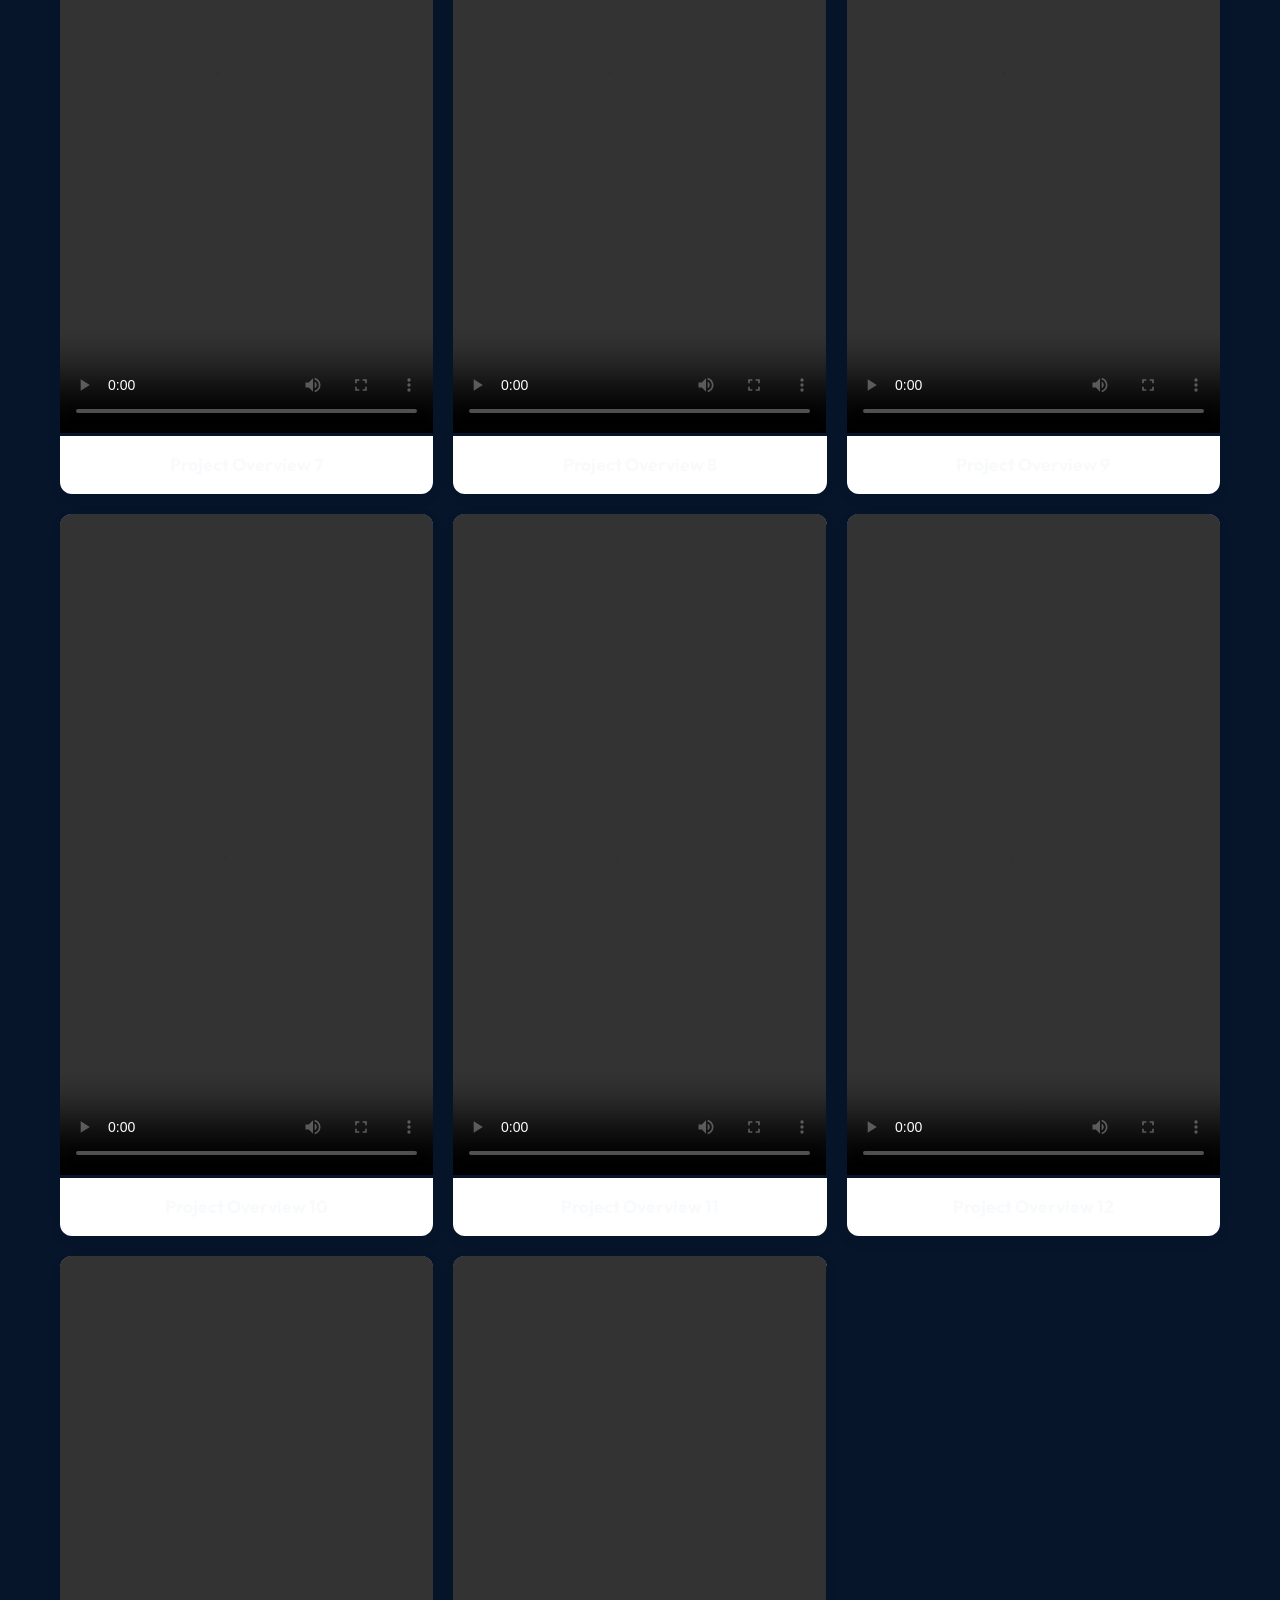
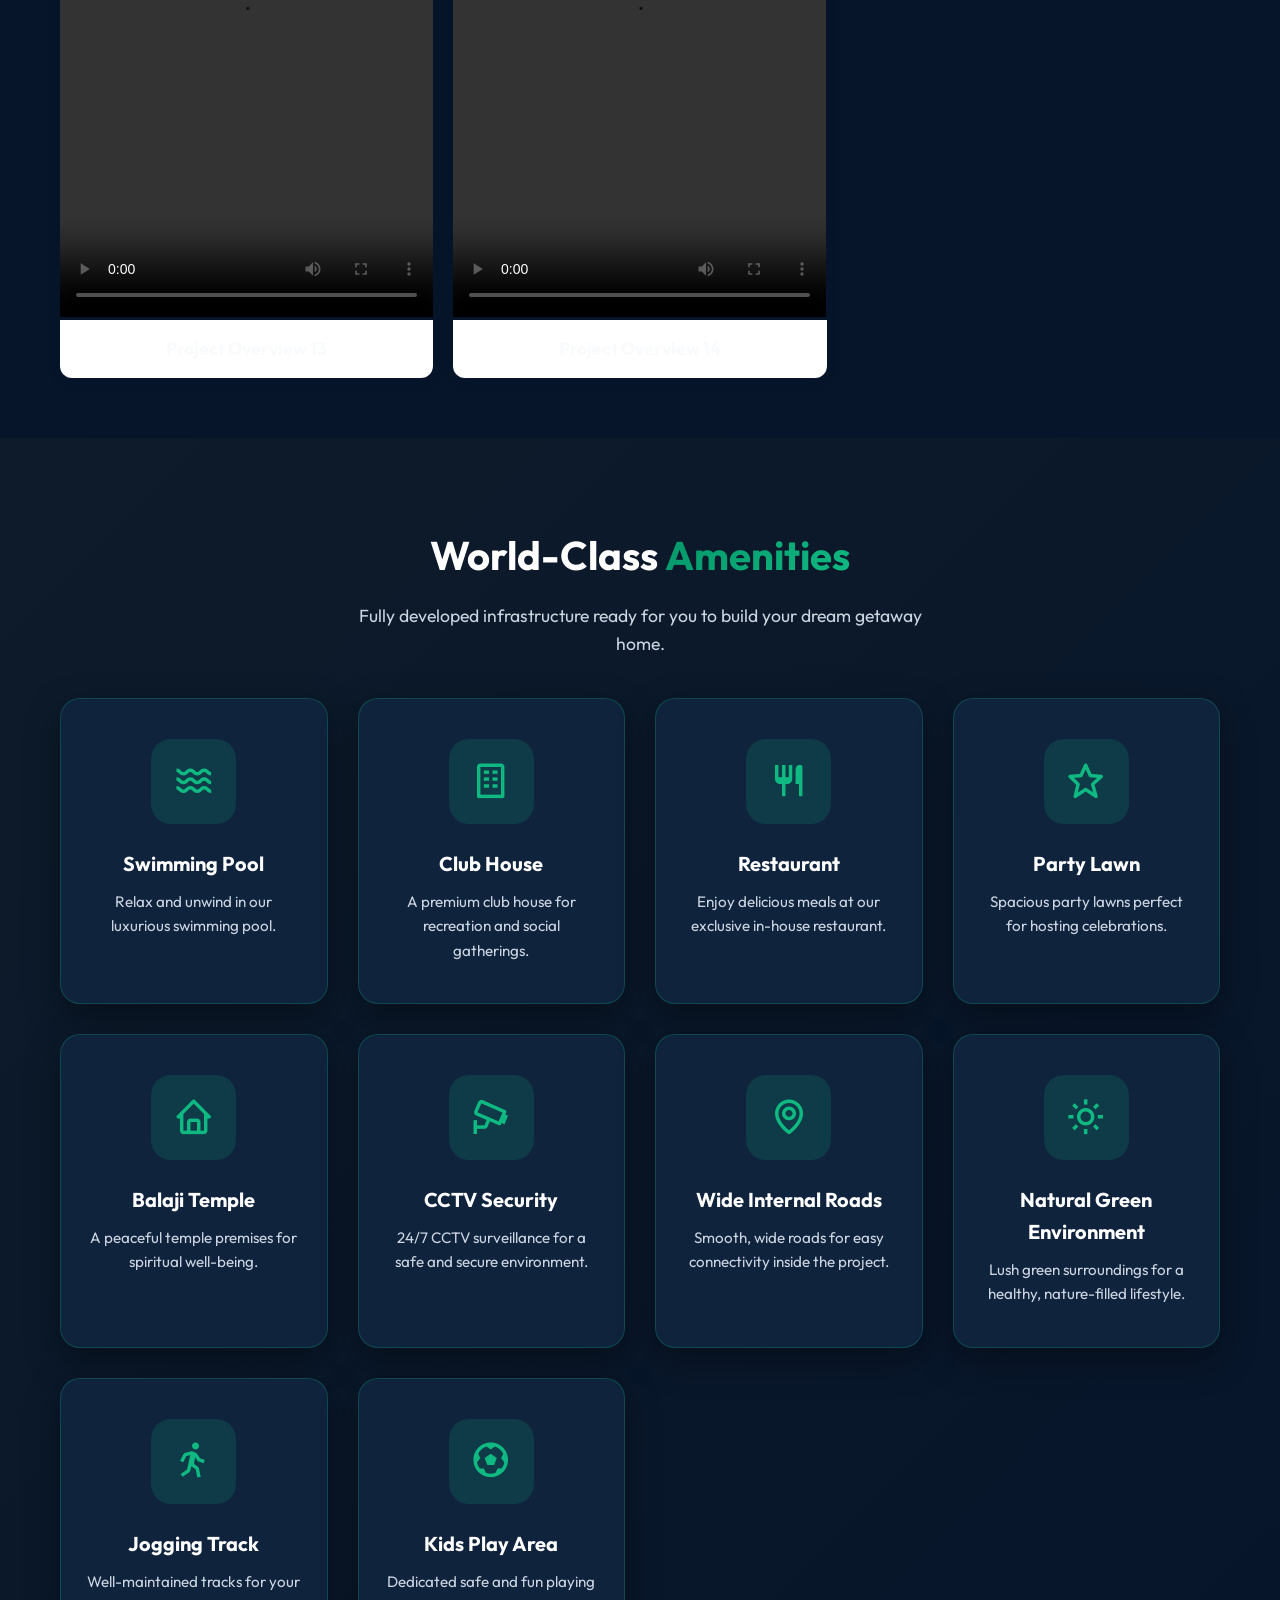
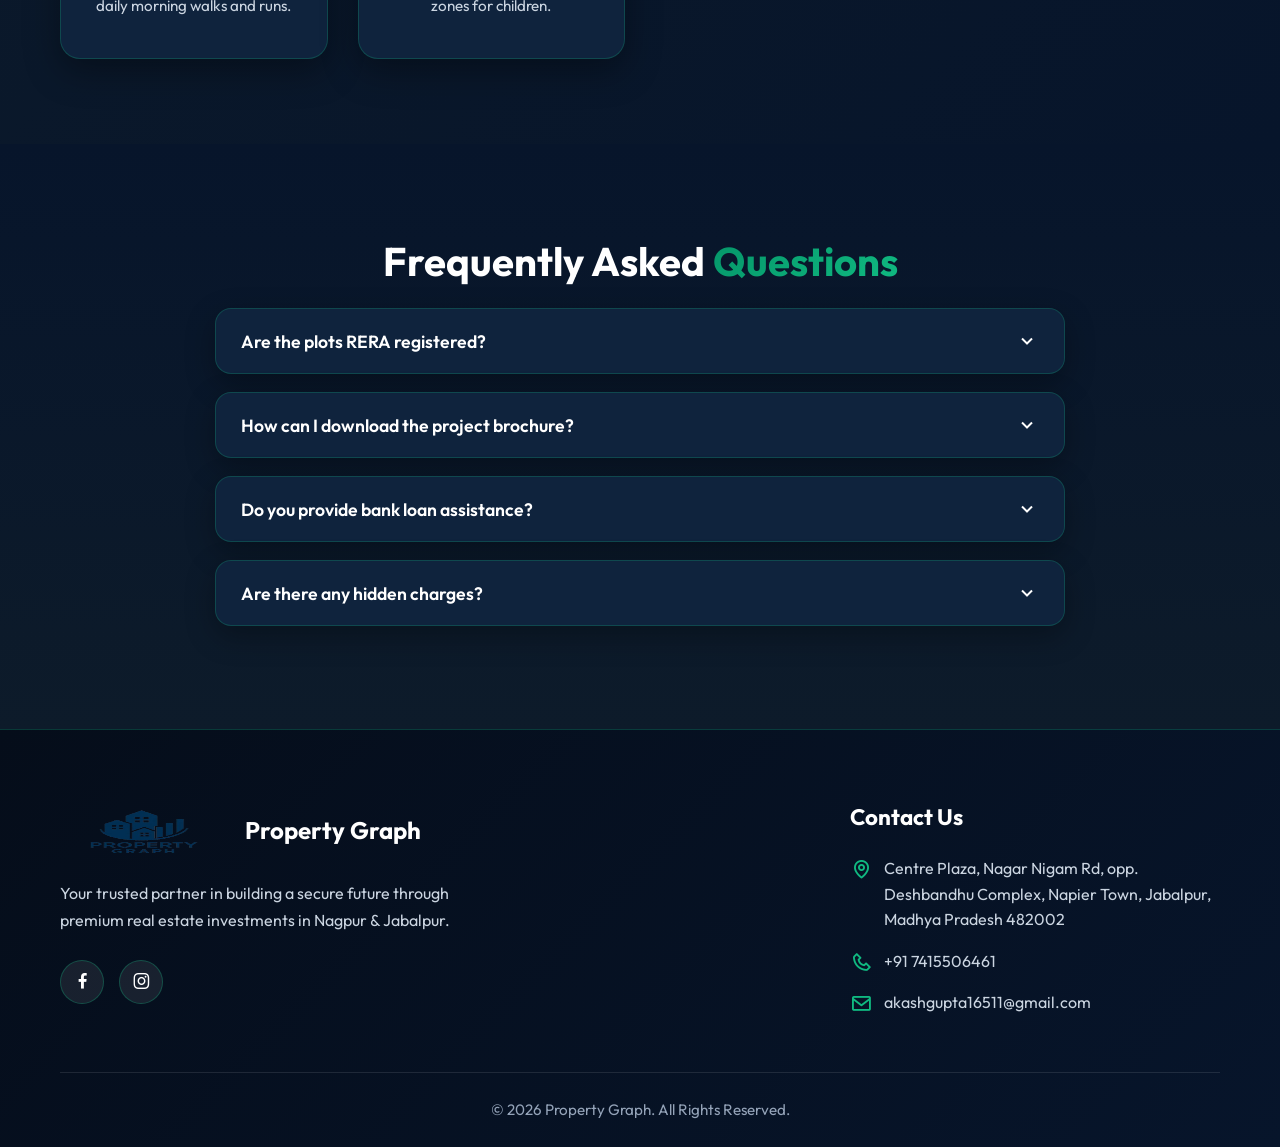
==== commit 8187a554: "Optimize images to WebP, add hidden iframe for FormSubmit, and implement Thank You page redirect" ====
--- a/index.html
+++ b/index.html
@@ -1,11 +1,20 @@
 <!DOCTYPE html>
 <html lang="en">
 <head>
+    <!-- Google Tag Manager -->
+    <script>(function(w,d,s,l,i){w[l]=w[l]||[];w[l].push({'gtm.start':
+    new Date().getTime(),event:'gtm.js'});var f=d.getElementsByTagName(s)[0],
+    j=d.createElement(s),dl=l!='dataLayer'?'&l='+l:'';j.async=true;j.src=
+    'https://www.googletagmanager.com/gtm.js?id='+i+dl;f.parentNode.insertBefore(j,f);
+    })(window,document,'script','dataLayer','GTM-WT37V9CK');</script>
+    <!-- End Google Tag Manager -->
     <meta charset="UTF-8">
     <meta name="viewport" content="width=device-width, initial-scale=1.0">
     <meta name="description" content="Property Graph - Premium Residential & Farmhouse Plots in Nagpur & Jabalpur. Download brochures & master plans.">
     <title>Property Graph | Premium Real Estate & Plots | Download Brochures</title>
-    <link rel="stylesheet" href="style.css?v=3">
+    <link rel="preload" as="image" href="hero-bg.webp" type="image/webp">
+    <link rel="preload" as="image" href="logo.webp" type="image/webp">
+    <link rel="stylesheet" href="style.css?v=4">
     <link rel="preconnect" href="https://fonts.googleapis.com">
     <link rel="preconnect" href="https://fonts.gstatic.com" crossorigin>
     <link href="https://fonts.googleapis.com/css2?family=Outfit:wght@300;400;500;600;700;800;900&display=swap" rel="stylesheet">
@@ -13,13 +22,17 @@
     <link href='https://unpkg.com/boxicons@2.1.4/css/boxicons.min.css' rel='stylesheet'>
 </head>
 <body>
+    <!-- Google Tag Manager (noscript) -->
+    <noscript><iframe src="https://www.googletagmanager.com/ns.html?id=GTM-WT37V9CK"
+    height="0" width="0" style="display:none;visibility:hidden"></iframe></noscript>
+    <!-- End Google Tag Manager (noscript) -->
     <div class="page-wrapper" style="overflow-x: hidden; width: 100%; position: relative;">
 
     <!-- Header / Navbar -->
     <header class="header" id="header">
         <div class="nav-container">
             <a href="#" class="logo">
-                <img src="logo.png" alt="Property Graph Logo" style="height: 60px;">
+                <img src="logo.webp" alt="Property Graph Logo" style="height: 60px;" width="165" height="55" fetchpriority="high">
                 <span>Property Graph<br><small>Real Estate</small></span>
             </a>
             <nav class="navbar">
@@ -56,9 +69,11 @@
                 <div class="glass-form">
                     <h3>Get Pricing & Details</h3>
                     <p>Register now for exclusive layout maps and free site visits.</p>
-                    <form id="leadForm" action="https://formsubmit.co/akashgupta16511@gmail.com" method="POST">
+                    <form id="leadForm" action="https://formsubmit.co/akashgupta16511@gmail.com" target="hidden_iframe" onsubmit="window.submitted=true;" method="POST">
                         <input type="hidden" name="_captcha" value="false">
-                        <input type="hidden" name="_next" value="https://fdimond423-del.github.io/property-graph-/thankyou.html">
+                        <input type="hidden" name="_next" value="thankyou.html">
+                        <input type="hidden" name="_template" value="table">
+                        <input type="hidden" name="_subject" value="New Website Lead - Property Graph">
                         <div class="input-group">
                             <i class='bx bx-user'></i>
                             <input type="text" name="name" placeholder="Your Name" required>
@@ -123,7 +138,7 @@
         <div class="container">
             <div class="about-grid">
                 <div class="about-image slide-in-left">
-                    <img src="https://images.unsplash.com/photo-1560518883-ce09059eeffa?ixlib=rb-4.0.3&auto=format&fit=crop&w=800&q=80" alt="Premium Real Estate" loading="lazy">
+                    <img src="about-img.webp" alt="Premium Real Estate" loading="lazy" decoding="async" width="800" height="533">
                     <div class="experience-badge">
                         <h2>10+</h2>
                         <p>Years of Trust</p>
@@ -149,7 +164,7 @@
         <div class="container">
             <div class="about-grid">
                 <div class="about-image slide-in-left">
-                    <img src="founder/12x18....-1%20copy.jpg.jpeg" alt="Akash Gupta - Founder & Visionary" loading="lazy">
+                    <img src="founder/12x18....-1%20copy.jpg.webp" alt="Akash Gupta - Founder & Visionary" loading="lazy" decoding="async" width="600" height="750">
                 </div>
                 <div class="about-text slide-in-right">
                     <h2 class="section-title">The Vision Behind <span>Property Graph</span></h2>
@@ -175,12 +190,12 @@
                     <div class="project-img">
                         <div class="project-carousel-6">
                             <div class="carousel-track">
-                                <div class="carousel-slide"><img src="green_valley_group/image1.jpeg" alt="Green Valley Resorts" loading="lazy"></div>
-                                <div class="carousel-slide"><img src="green_valley_group/image2.jpeg" alt="Green Valley Resorts" loading="lazy"></div>
-                                <div class="carousel-slide"><img src="green_valley_group/image3.jpeg" alt="Green Valley Resorts" loading="lazy"></div>
-                                <div class="carousel-slide"><img src="green_valley_group/image4.jpeg" alt="Green Valley Resorts" loading="lazy"></div>
-                                <div class="carousel-slide"><img src="green_valley_group/image5.jpeg" alt="Green Valley Resorts" loading="lazy"></div>
-                                <div class="carousel-slide"><img src="green_valley_group/image6.jpeg" alt="Green Valley Resorts" loading="lazy"></div>
+                                <div class="carousel-slide"><img src="green_valley_group/image1.webp" alt="Green Valley Resorts" loading="lazy"></div>
+                                <div class="carousel-slide"><img src="green_valley_group/image2.webp" alt="Green Valley Resorts" loading="lazy"></div>
+                                <div class="carousel-slide"><img src="green_valley_group/image3.webp" alt="Green Valley Resorts" loading="lazy"></div>
+                                <div class="carousel-slide"><img src="green_valley_group/image4.webp" alt="Green Valley Resorts" loading="lazy"></div>
+                                <div class="carousel-slide"><img src="green_valley_group/image5.webp" alt="Green Valley Resorts" loading="lazy"></div>
+                                <div class="carousel-slide"><img src="green_valley_group/image6.webp" alt="Green Valley Resorts" loading="lazy"></div>
                             </div>
                         </div>
                         <span class="status-badge">Fast Selling</span>
@@ -216,11 +231,11 @@
                     <div class="project-img">
                         <div class="project-carousel">
                             <div class="carousel-track">
-                                <div class="carousel-slide"><img src="ba;aji%20new%20town%20wardha%20road%20crowsol/WhatsApp-Image-2024-11-11-at-19.02.05-1-768x577.jpeg" alt="Balaji New Town Wardha Road" loading="lazy"></div>
-                                <div class="carousel-slide"><img src="ba;aji%20new%20town%20wardha%20road%20crowsol/WhatsApp-Image-2024-11-11-at-19.02.06-768x577%202.jpeg" alt="Balaji New Town Wardha Road" loading="lazy"></div>
-                                <div class="carousel-slide"><img src="ba;aji%20new%20town%20wardha%20road%20crowsol/WhatsApp-Image-2024-11-11-at-19.03.56-2-768x576%20(1).jpeg" alt="Balaji New Town Wardha Road" loading="lazy"></div>
-                                <div class="carousel-slide"><img src="ba;aji%20new%20town%20wardha%20road%20crowsol/drone-shots-2.jpg.jpeg" alt="Balaji New Town Wardha Road" loading="lazy"></div>
-                                <div class="carousel-slide"><img src="ba;aji%20new%20town%20wardha%20road%20crowsol/drone-shots-3.jpg.jpeg" alt="Balaji New Town Wardha Road" loading="lazy"></div>
+                                <div class="carousel-slide"><img src="ba;aji%20new%20town%20wardha%20road%20crowsol/WhatsApp-Image-2024-11-11-at-19.02.05-1-768x577.webp" alt="Balaji New Town Wardha Road" loading="lazy"></div>
+                                <div class="carousel-slide"><img src="ba;aji%20new%20town%20wardha%20road%20crowsol/WhatsApp-Image-2024-11-11-at-19.02.06-768x577%202.webp" alt="Balaji New Town Wardha Road" loading="lazy"></div>
+                                <div class="carousel-slide"><img src="ba;aji%20new%20town%20wardha%20road%20crowsol/WhatsApp-Image-2024-11-11-at-19.03.56-2-768x576%20(1).webp" alt="Balaji New Town Wardha Road" loading="lazy"></div>
+                                <div class="carousel-slide"><img src="ba;aji%20new%20town%20wardha%20road%20crowsol/drone-shots-2.jpg.webp" alt="Balaji New Town Wardha Road" loading="lazy"></div>
+                                <div class="carousel-slide"><img src="ba;aji%20new%20town%20wardha%20road%20crowsol/drone-shots-3.jpg.webp" alt="Balaji New Town Wardha Road" loading="lazy"></div>
                             </div>
                         </div>
                         <span class="status-badge">₹1300 / Sq.Ft.</span>
@@ -254,7 +269,7 @@
                 <!-- Project 3 -->
                 <div class="project-card zoom-in">
                     <div class="project-img">
-                        <img src="balaj%20jungle%20resort/balaji_jungle_resort_plot.png" alt="Balaji Jungle Resort Dhamna Farmland Plot" loading="lazy">
+                        <img src="balaj%20jungle%20resort/balaji_jungle_resort_plot.webp" alt="Balaji Jungle Resort Dhamna Farmland Plot" loading="lazy">
                         <span class="status-badge">₹400 / Sq.Ft.</span>
                         <a href="balaj%20jungle%20resort/Balaji%20jungle%20resort%20brosure.docx" download="Balaji Jungle Resort Brochure.docx" class="download-badge-overlay" title="Download Brochure">
                             <i class='bx bx-download'></i> Download Brochure
@@ -288,11 +303,11 @@
                     <div class="project-img">
                         <div class="project-carousel">
                             <div class="carousel-track">
-                                <div class="carousel-slide"><img src="balaji%20river/Front_view_2K_202605291612.jpg.jpeg" alt="Balaji River Farmhouse Plot" loading="lazy"></div>
-                                <div class="carousel-slide"><img src="balaji%20river/Generate_a_completely_new_FRONT_202605291632.jpg.jpeg" alt="Balaji River Farmhouse Plot" loading="lazy"></div>
-                                <div class="carousel-slide"><img src="balaji%20river/Generate_a_luxury_arrival_perspective._202605291714.jpg.jpeg" alt="Balaji River Farmhouse Plot" loading="lazy"></div>
-                                <div class="carousel-slide"><img src="balaji%20river/Generate_a_premium_aerial_architectural_202605291713.jpg.jpeg" alt="Balaji River Farmhouse Plot" loading="lazy"></div>
-                                <div class="carousel-slide"><img src="balaji%20river/Change_the_text_from_Divine_202605291605.jpg.jpeg" alt="Balaji River Farmhouse Plot" loading="lazy"></div>
+                                <div class="carousel-slide"><img src="balaji%20river/Front_view_2K_202605291612.jpg.webp" alt="Balaji River Farmhouse Plot" loading="lazy"></div>
+                                <div class="carousel-slide"><img src="balaji%20river/Generate_a_completely_new_FRONT_202605291632.jpg.webp" alt="Balaji River Farmhouse Plot" loading="lazy"></div>
+                                <div class="carousel-slide"><img src="balaji%20river/Generate_a_luxury_arrival_perspective._202605291714.jpg.webp" alt="Balaji River Farmhouse Plot" loading="lazy"></div>
+                                <div class="carousel-slide"><img src="balaji%20river/Generate_a_premium_aerial_architectural_202605291713.jpg.webp" alt="Balaji River Farmhouse Plot" loading="lazy"></div>
+                                <div class="carousel-slide"><img src="balaji%20river/Change_the_text_from_Divine_202605291605.jpg.webp" alt="Balaji River Farmhouse Plot" loading="lazy"></div>
                             </div>
                         </div>
                         <span class="status-badge">New Launch</span>
@@ -328,8 +343,8 @@
                     <div class="project-img">
                         <div class="project-carousel-2">
                             <div class="carousel-track">
-                                <div class="carousel-slide"><img src="balaji%20divine/IMG_6451.png" alt="Balaji Divine Farmhouse Plot" loading="lazy"></div>
-                                <div class="carousel-slide"><img src="balaji%20divine/IMG_6452.png" alt="Balaji Divine Farmhouse Plot" loading="lazy"></div>
+                                <div class="carousel-slide"><img src="balaji%20divine/IMG_6451.webp" alt="Balaji Divine Farmhouse Plot" loading="lazy"></div>
+                                <div class="carousel-slide"><img src="balaji%20divine/IMG_6452.webp" alt="Balaji Divine Farmhouse Plot" loading="lazy"></div>
                             </div>
                         </div>
                         <span class="status-badge">New Launch</span>
@@ -365,9 +380,9 @@
                     <div class="project-img">
                         <div class="project-carousel-3">
                             <div class="carousel-track">
-                                <div class="carousel-slide"><img src="balaji%20estata/WhatsApp%20Image%202026-06-17%20at%204.12.08%20PM.jpeg" alt="Balaji Estate Farmhouse Plot" loading="lazy"></div>
-                                <div class="carousel-slide"><img src="balaji%20estata/WhatsApp%20Image%202026-06-17%20at%204.12.09%20PM%20(1).jpeg" alt="Balaji Estate Farmhouse Plot" loading="lazy"></div>
-                                <div class="carousel-slide"><img src="balaji%20estata/WhatsApp%20Image%202026-06-17%20at%204.12.09%20PM.jpeg" alt="Balaji Estate Farmhouse Plot" loading="lazy"></div>
+                                <div class="carousel-slide"><img src="balaji%20estata/WhatsApp%20Image%202026-06-17%20at%204.12.08%20PM.webp" alt="Balaji Estate Farmhouse Plot" loading="lazy"></div>
+                                <div class="carousel-slide"><img src="balaji%20estata/WhatsApp%20Image%202026-06-17%20at%204.12.09%20PM%20(1).webp" alt="Balaji Estate Farmhouse Plot" loading="lazy"></div>
+                                <div class="carousel-slide"><img src="balaji%20estata/WhatsApp%20Image%202026-06-17%20at%204.12.09%20PM.webp" alt="Balaji Estate Farmhouse Plot" loading="lazy"></div>
                             </div>
                         </div>
                         <span class="status-badge">New Launch</span>
@@ -414,7 +429,7 @@
             <div class="video-grid">
                 <!-- Video 1 -->
                 <div class="video-card zoom-in">
-                    <video controls preload="metadata">
+                    <video controls preload="none" playsinline>
                         <source src="project-videos/video1.mp4" type="video/mp4">
                         Your browser does not support the video tag.
                     </video>
@@ -424,7 +439,7 @@
                 </div>
                 <!-- Video 2 -->
                 <div class="video-card zoom-in delay-1">
-                    <video controls preload="metadata">
+                    <video controls preload="none" playsinline>
                         <source src="project-videos/video2.mp4" type="video/mp4">
                         Your browser does not support the video tag.
                     </video>
@@ -434,7 +449,7 @@
                 </div>
                 <!-- Video 3 -->
                 <div class="video-card zoom-in delay-2">
-                    <video controls preload="metadata">
+                    <video controls preload="none" playsinline>
                         <source src="project-videos/video3.mp4" type="video/mp4">
                         Your browser does not support the video tag.
                     </video>
@@ -444,7 +459,7 @@
                 </div>
                 <!-- Video 4 -->
                 <div class="video-card zoom-in delay-3">
-                    <video controls preload="metadata">
+                    <video controls preload="none" playsinline>
                         <source src="project-videos/video4.mp4" type="video/mp4">
                         Your browser does not support the video tag.
                     </video>
@@ -454,7 +469,7 @@
                 </div>
                 <!-- Video 5 -->
                 <div class="video-card zoom-in">
-                    <video controls preload="metadata">
+                    <video controls preload="none" playsinline>
                         <source src="project-videos/video5.mp4" type="video/mp4">
                         Your browser does not support the video tag.
                     </video>
@@ -464,7 +479,7 @@
                 </div>
                 <!-- Video 6 -->
                 <div class="video-card zoom-in delay-1">
-                    <video controls preload="metadata">
+                    <video controls preload="none" playsinline>
                         <source src="project-videos/video6.mp4" type="video/mp4">
                         Your browser does not support the video tag.
                     </video>
@@ -474,7 +489,7 @@
                 </div>
                 <!-- Video 7 -->
                 <div class="video-card zoom-in delay-2">
-                    <video controls preload="metadata">
+                    <video controls preload="none" playsinline>
                         <source src="project-videos/video7.mp4" type="video/mp4">
                         Your browser does not support the video tag.
                     </video>
@@ -484,7 +499,7 @@
                 </div>
                 <!-- Video 8 -->
                 <div class="video-card zoom-in delay-3">
-                    <video controls preload="metadata">
+                    <video controls preload="none" playsinline>
                         <source src="project-videos/video8.mp4" type="video/mp4">
                         Your browser does not support the video tag.
                     </video>
@@ -494,7 +509,7 @@
                 </div>
                 <!-- Video 9 -->
                 <div class="video-card zoom-in">
-                    <video controls preload="metadata">
+                    <video controls preload="none" playsinline>
                         <source src="project-videos/video9.mp4" type="video/mp4">
                         Your browser does not support the video tag.
                     </video>
@@ -504,7 +519,7 @@
                 </div>
                 <!-- Video 10 -->
                 <div class="video-card zoom-in delay-1">
-                    <video controls preload="metadata">
+                    <video controls preload="none" playsinline>
                         <source src="project-videos/video10.mp4" type="video/mp4">
                         Your browser does not support the video tag.
                     </video>
@@ -514,7 +529,7 @@
                 </div>
                 <!-- Video 11 -->
                 <div class="video-card zoom-in delay-2">
-                    <video controls preload="metadata">
+                    <video controls preload="none" playsinline>
                         <source src="project-videos/video11.mp4" type="video/mp4">
                         Your browser does not support the video tag.
                     </video>
@@ -524,7 +539,7 @@
                 </div>
                 <!-- Video 12 -->
                 <div class="video-card zoom-in delay-3">
-                    <video controls preload="metadata">
+                    <video controls preload="none" playsinline>
                         <source src="project-videos/video12.mp4" type="video/mp4">
                         Your browser does not support the video tag.
                     </video>
@@ -534,7 +549,7 @@
                 </div>
                 <!-- Video 13 -->
                 <div class="video-card zoom-in">
-                    <video controls preload="metadata">
+                    <video controls preload="none" playsinline>
                         <source src="project-videos/video13.mp4" type="video/mp4">
                         Your browser does not support the video tag.
                     </video>
@@ -544,7 +559,7 @@
                 </div>
                 <!-- Video 14 -->
                 <div class="video-card zoom-in delay-1">
-                    <video controls preload="metadata">
+                    <video controls preload="none" playsinline>
                         <source src="project-videos/video14.mp4" type="video/mp4">
                         Your browser does not support the video tag.
                     </video>
@@ -660,7 +675,7 @@
             <div class="footer-grid">
                 <div class="footer-info">
                     <a href="#" class="logo footer-logo">
-                        <img src="logo.png" alt="Property Graph Logo" style="height: 60px; margin-right: 10px;">
+                        <img src="logo.webp" alt="Property Graph Logo" style="height: 60px; margin-right: 10px;" width="165" height="55" loading="lazy">
                         <span style="font-size: 1.5rem; color: #fff;">Property Graph</span>
                     </a>
                     <p>Your trusted partner in building a secure future through premium real estate investments in Nagpur & Jabalpur.</p>
@@ -697,11 +712,11 @@
         <div class="popup-content">
             <span class="popup-close" id="closePopup">&times;</span>
             <div style="text-align: center; margin-bottom: 15px;">
-                <img src="logo.png" alt="Property Graph Logo" style="height: 60px;">
+                <img src="logo.webp" alt="Property Graph Logo" style="height: 60px;" width="165" height="55" loading="lazy">
             </div>
             <h3>Enquire Now</h3>
             <p>Get exclusive details & site visit dates for our premium projects!</p>
-            <form id="popupForm" action="https://formsubmit.co/akashgupta16511@gmail.com" method="POST">
+            <form id="popupForm" action="https://formsubmit.co/akashgupta16511@gmail.com" target="hidden_iframe" onsubmit="window.submitted=true;" method="POST">
                 <input type="hidden" name="_captcha" value="false">
                 <input type="hidden" name="_next" value="https://fdimond423-del.github.io/property-graph-/thankyou.html">
                 <div class="input-group">
@@ -721,7 +736,10 @@
         </div>
     </div>
 
-    <script src="script.js?v=5"></script>
+    <script src="script.js?v=6"></script>
+    <iframe name="hidden_iframe" id="hidden_iframe" style="display:none;" onload="if(window.submitted){window.location='thankyou.html';}"></iframe>
 </body>
 </html>
 
+
+
--- a/style.css
+++ b/style.css
@@ -313,7 +313,7 @@
 /* Hero Section */
 .hero {
     min-height: 100vh;
-    background: url('https://images.unsplash.com/photo-1600596542815-ffad4c1539a9?ixlib=rb-4.0.3&auto=format&fit=crop&w=1920&q=80') center/cover no-repeat;
+    background: #07152B url('hero-bg.webp') center/cover no-repeat;
     position: relative;
     display: flex;
     align-items: center;
@@ -1570,6 +1570,7 @@
     aspect-ratio: 9/16;
     object-fit: cover;
     display: block;
+    background: #07152B;
     border-bottom: 3px solid var(--primary-color);
 }
 
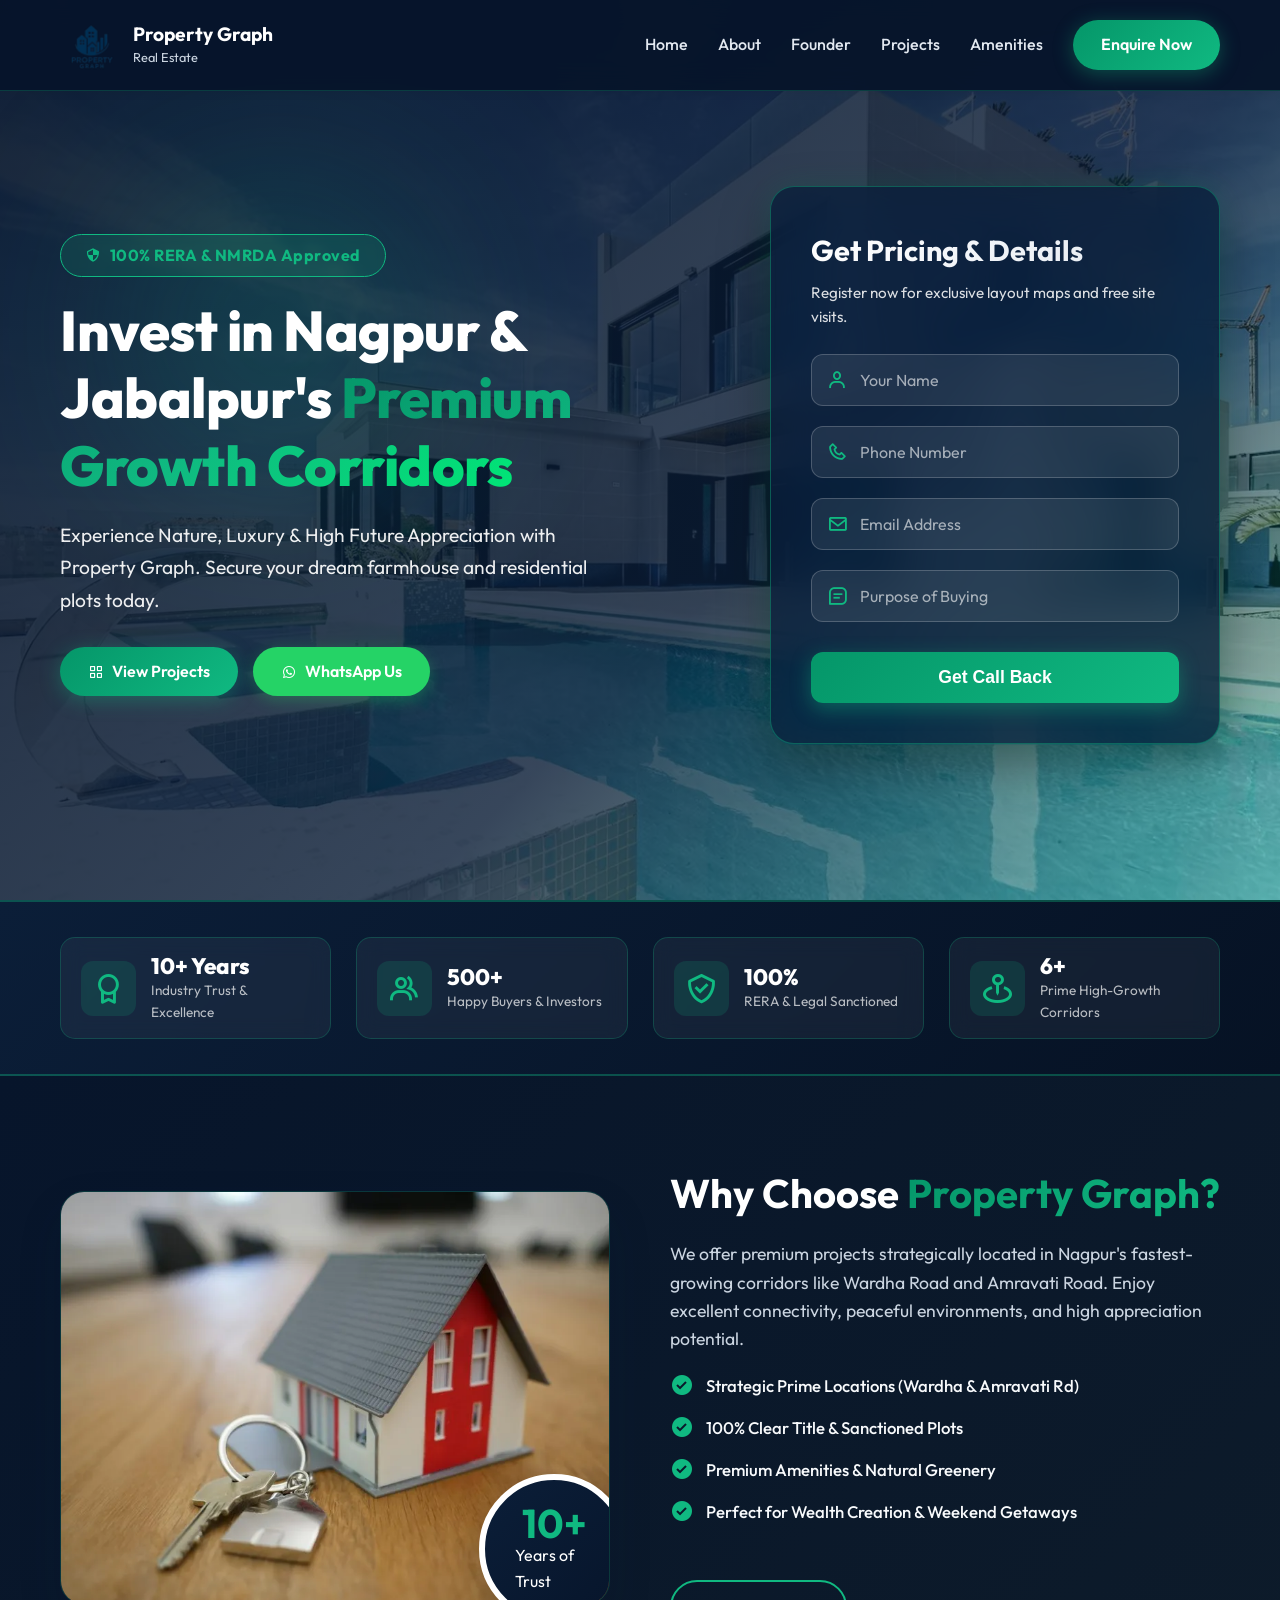
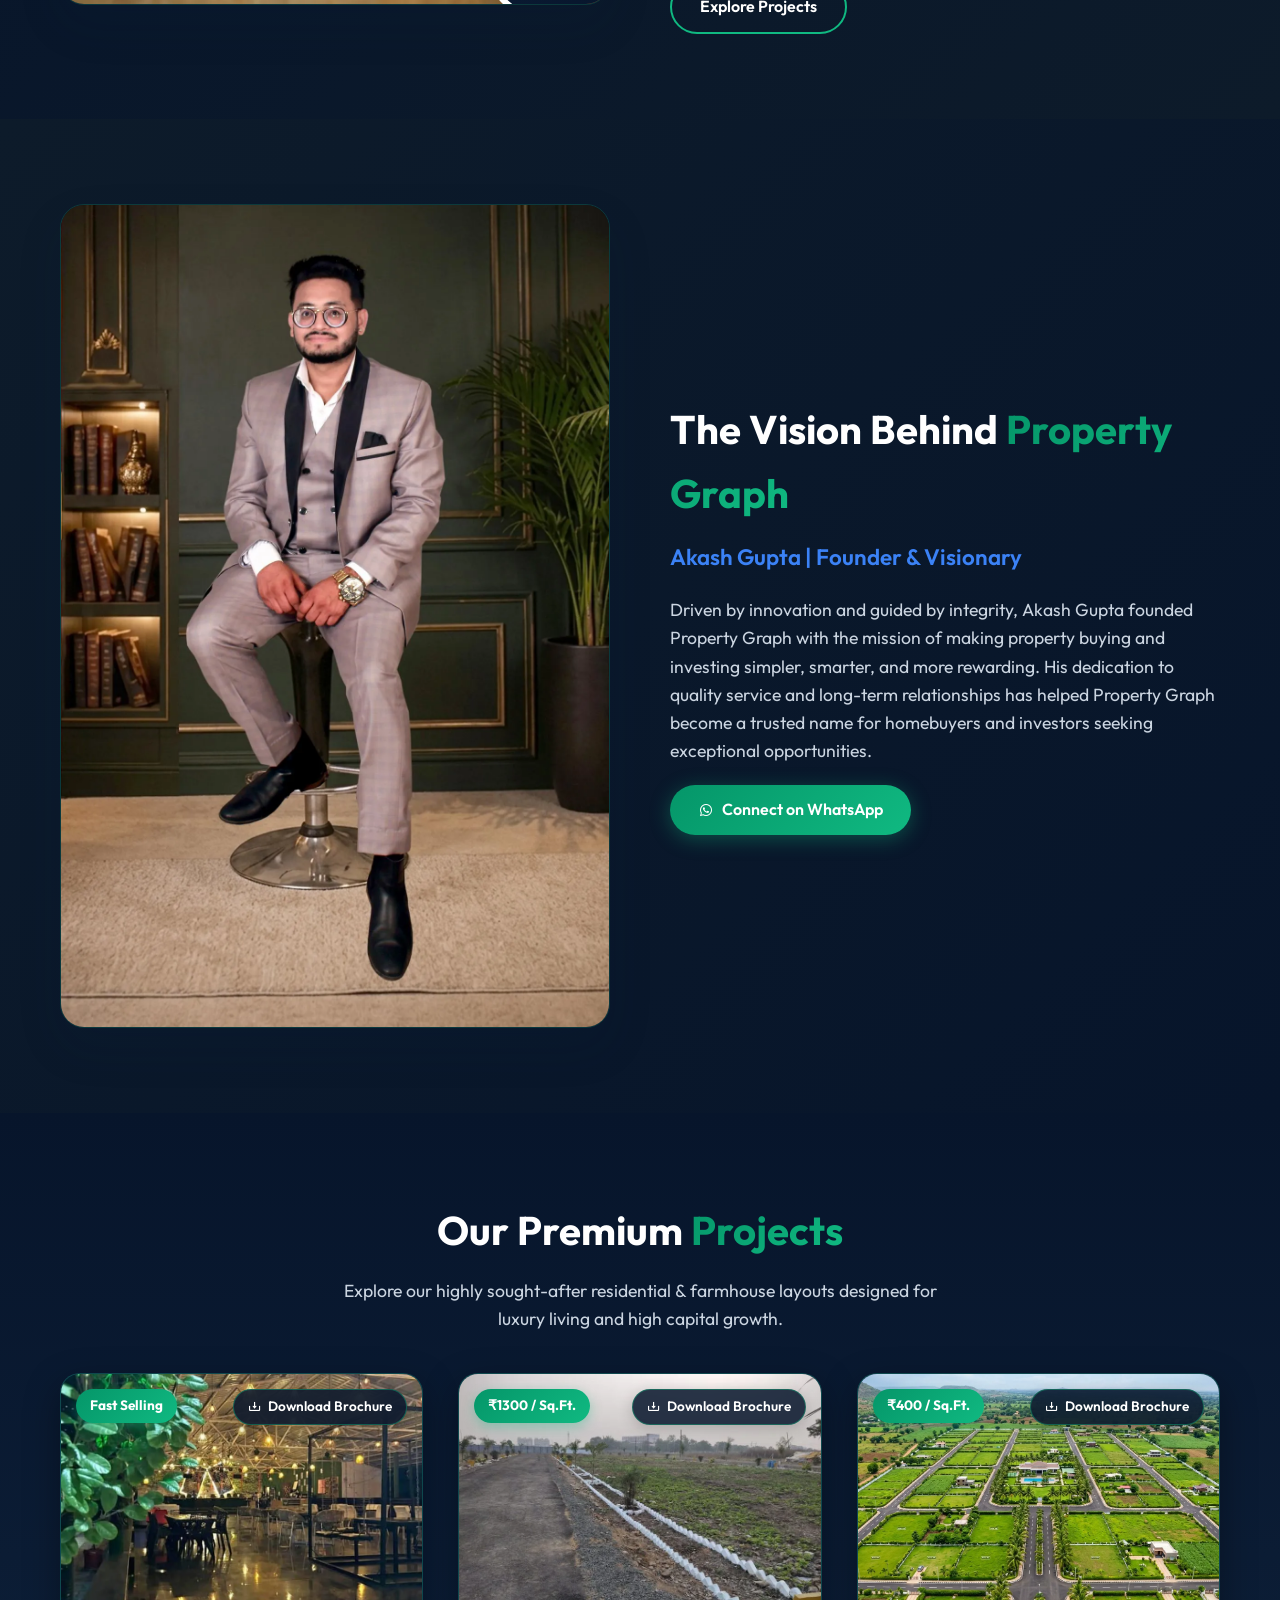
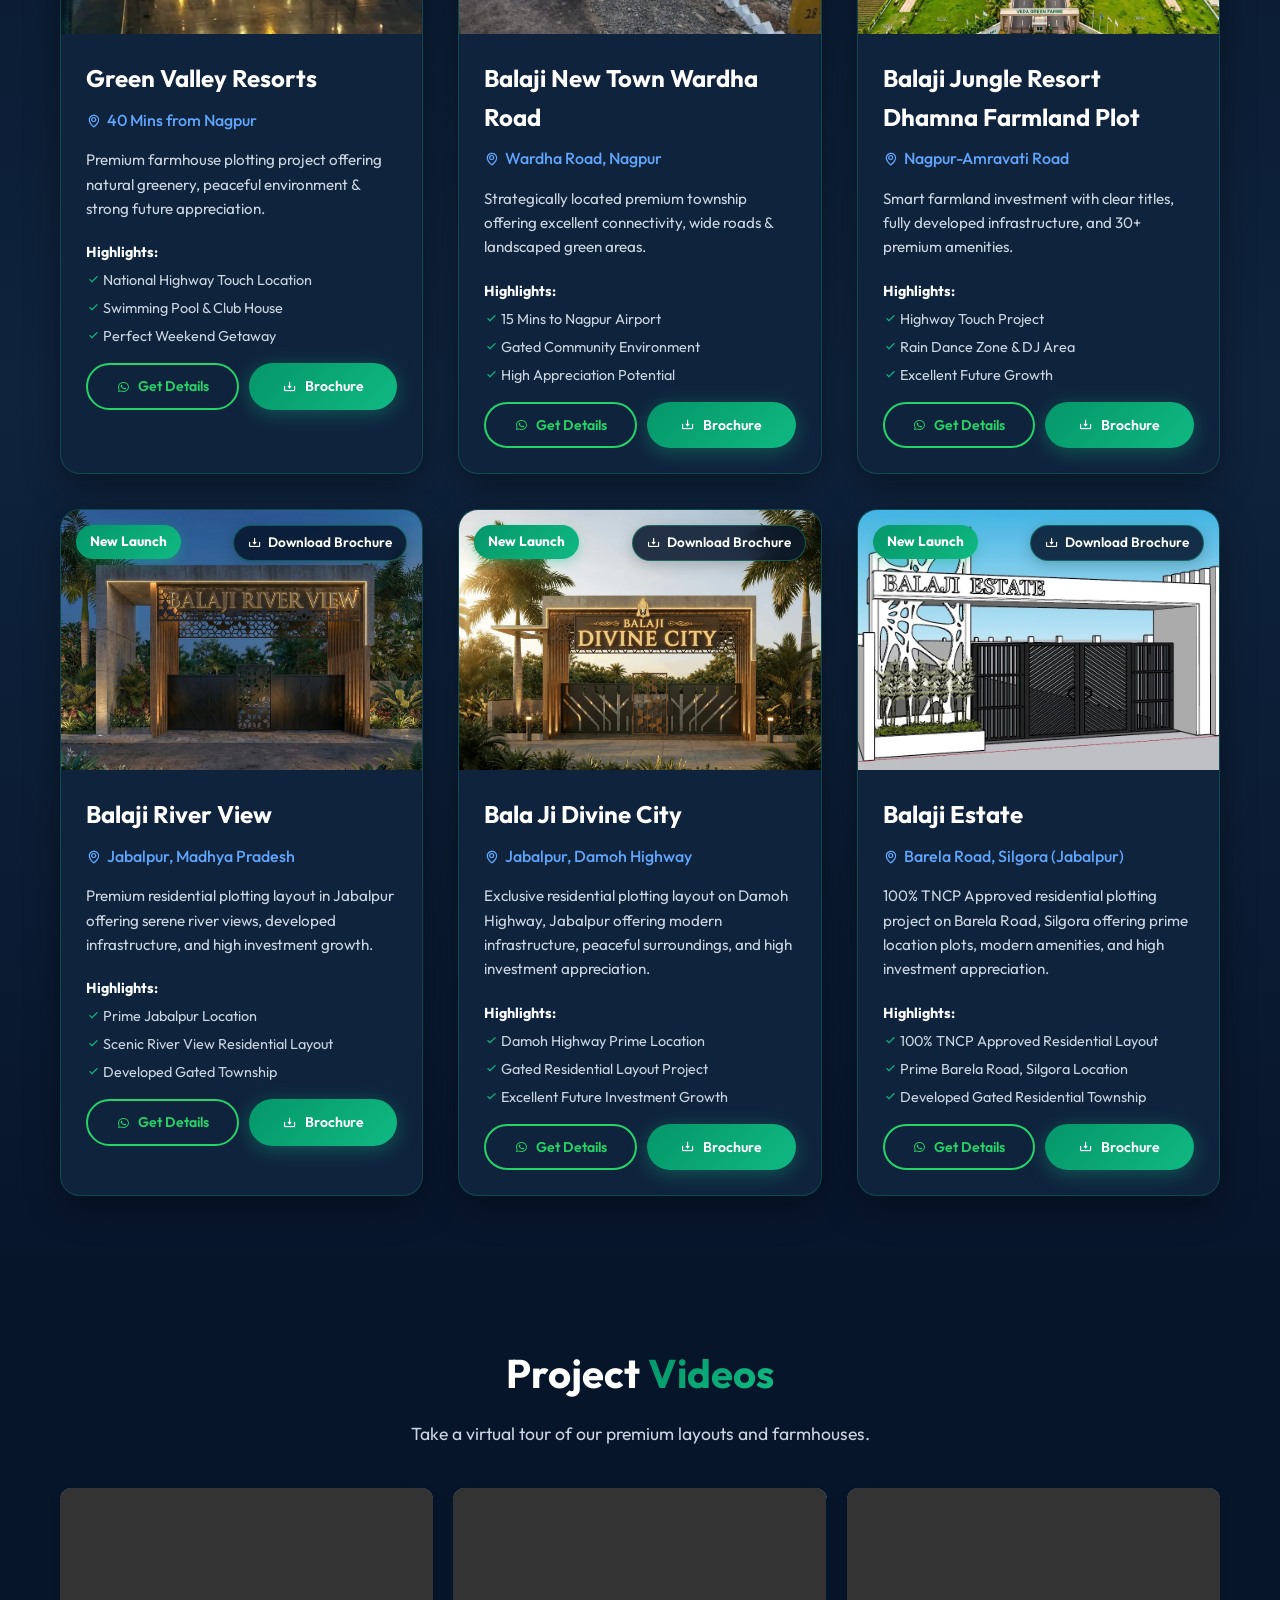
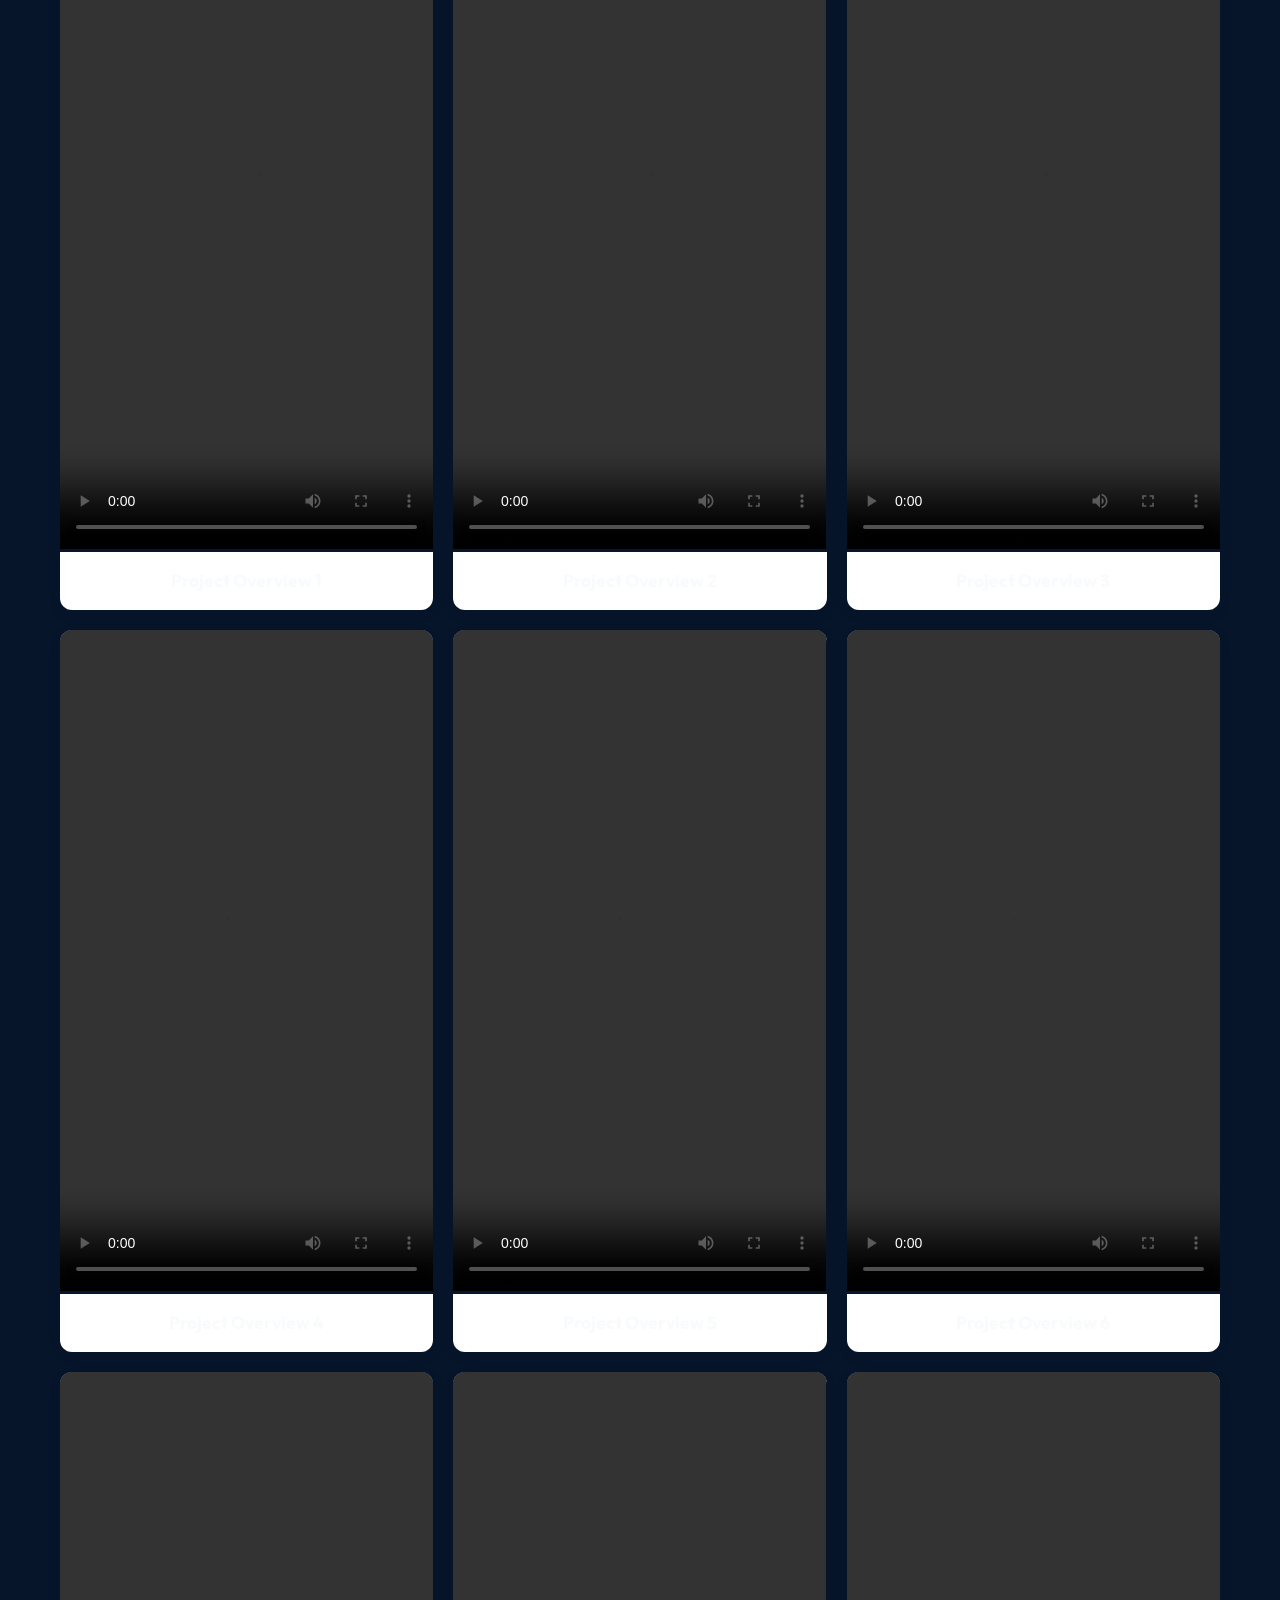
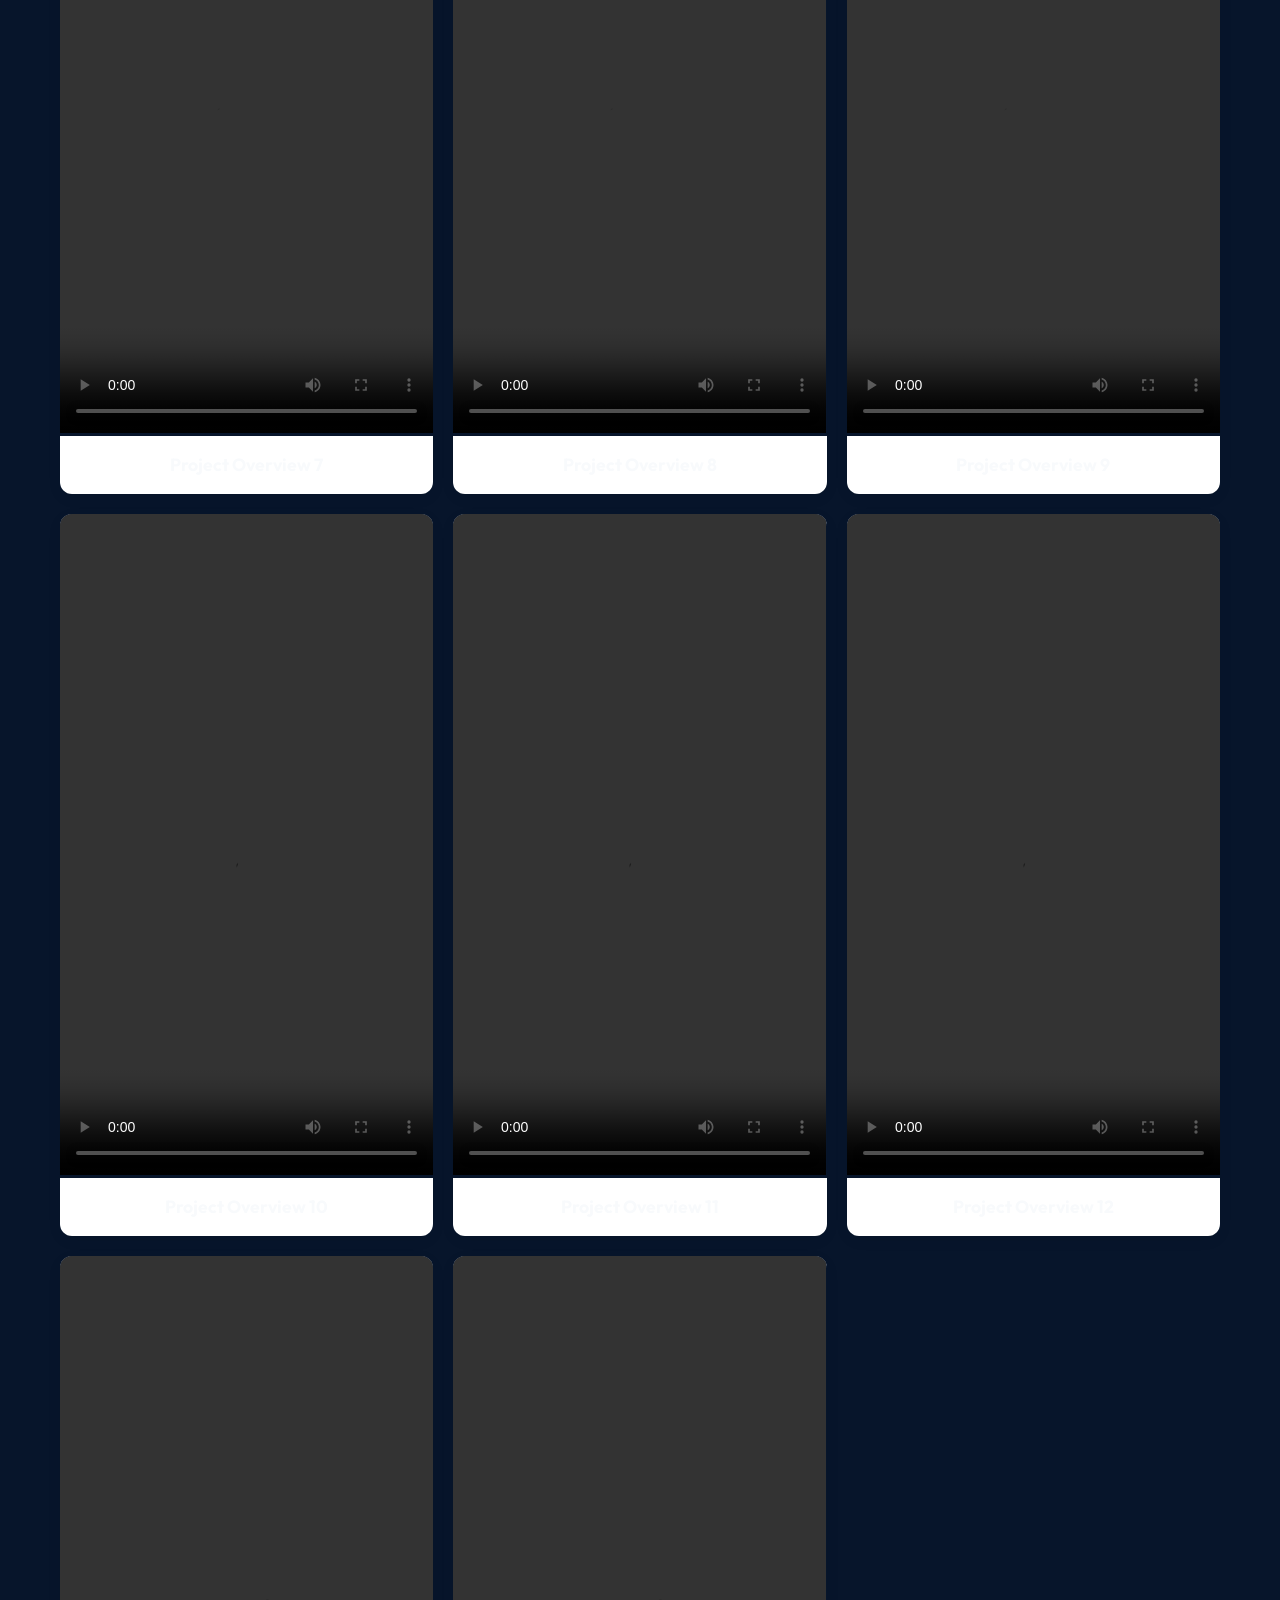
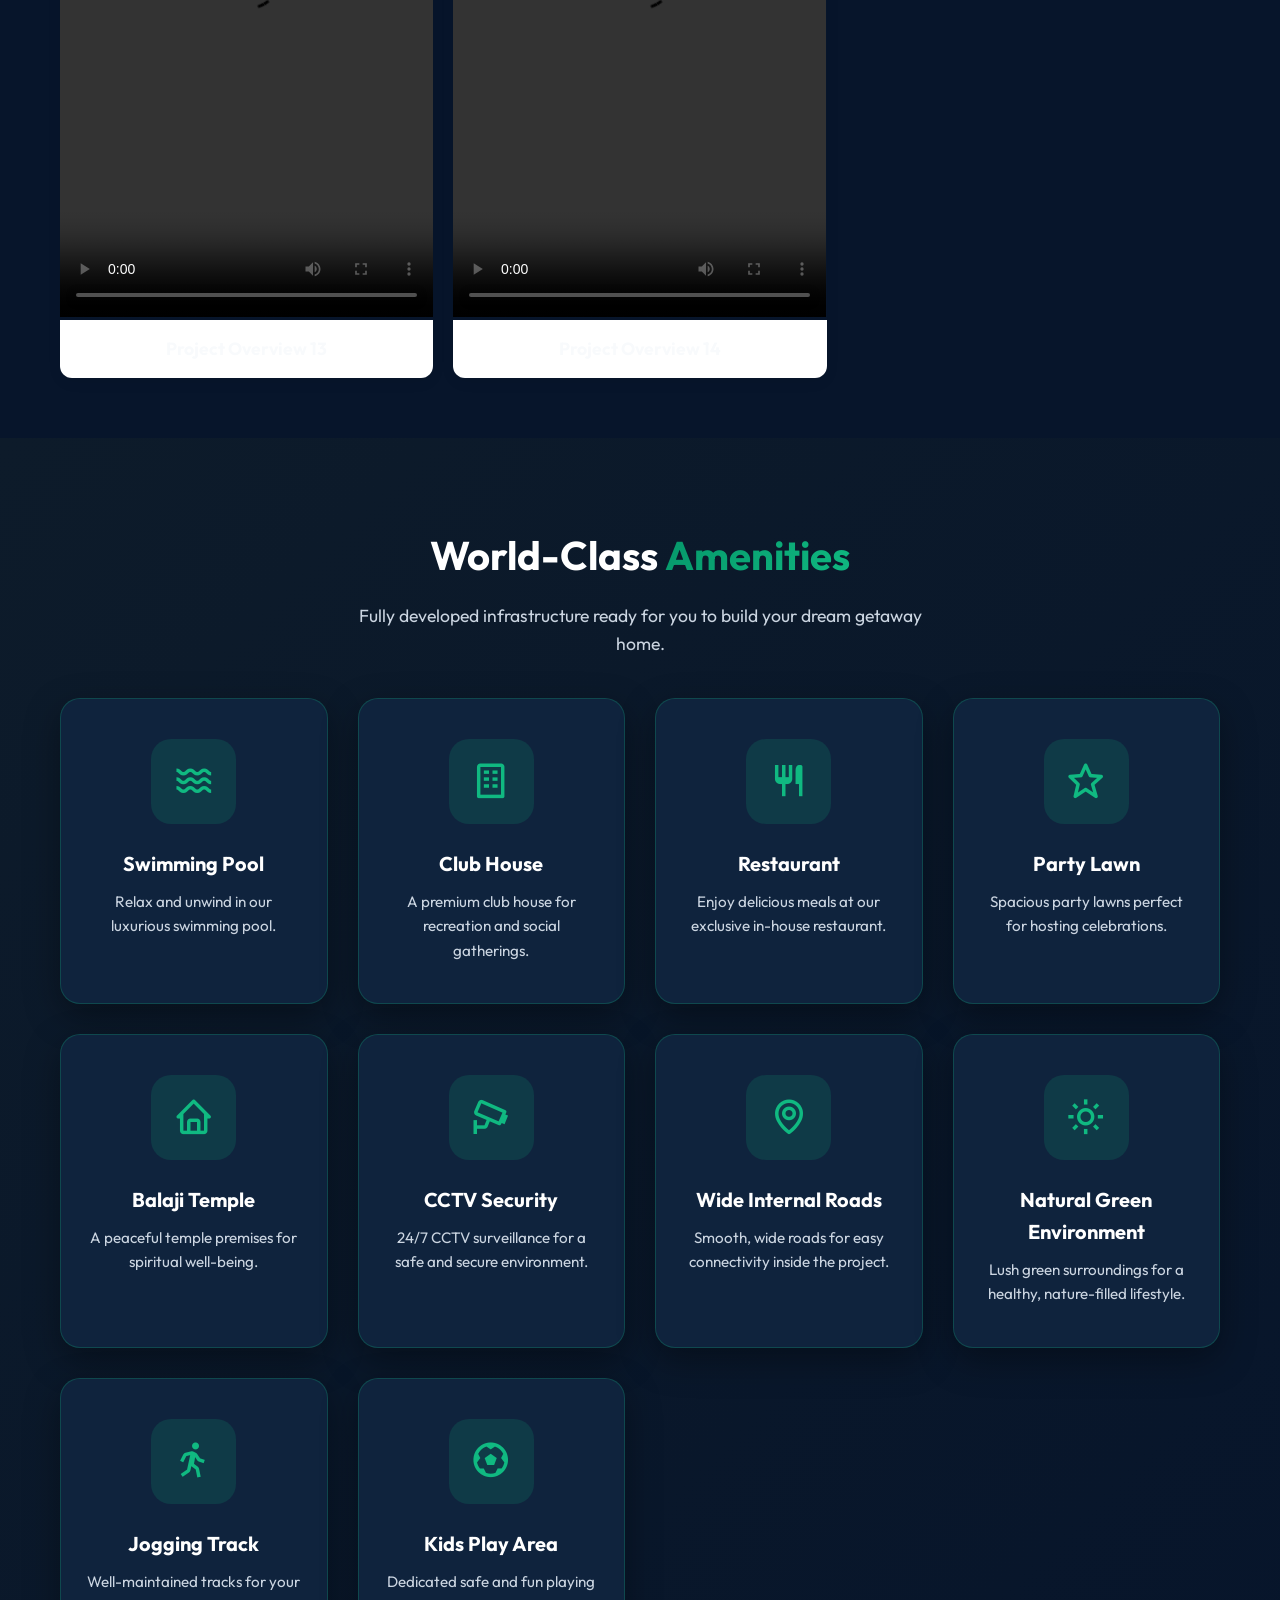
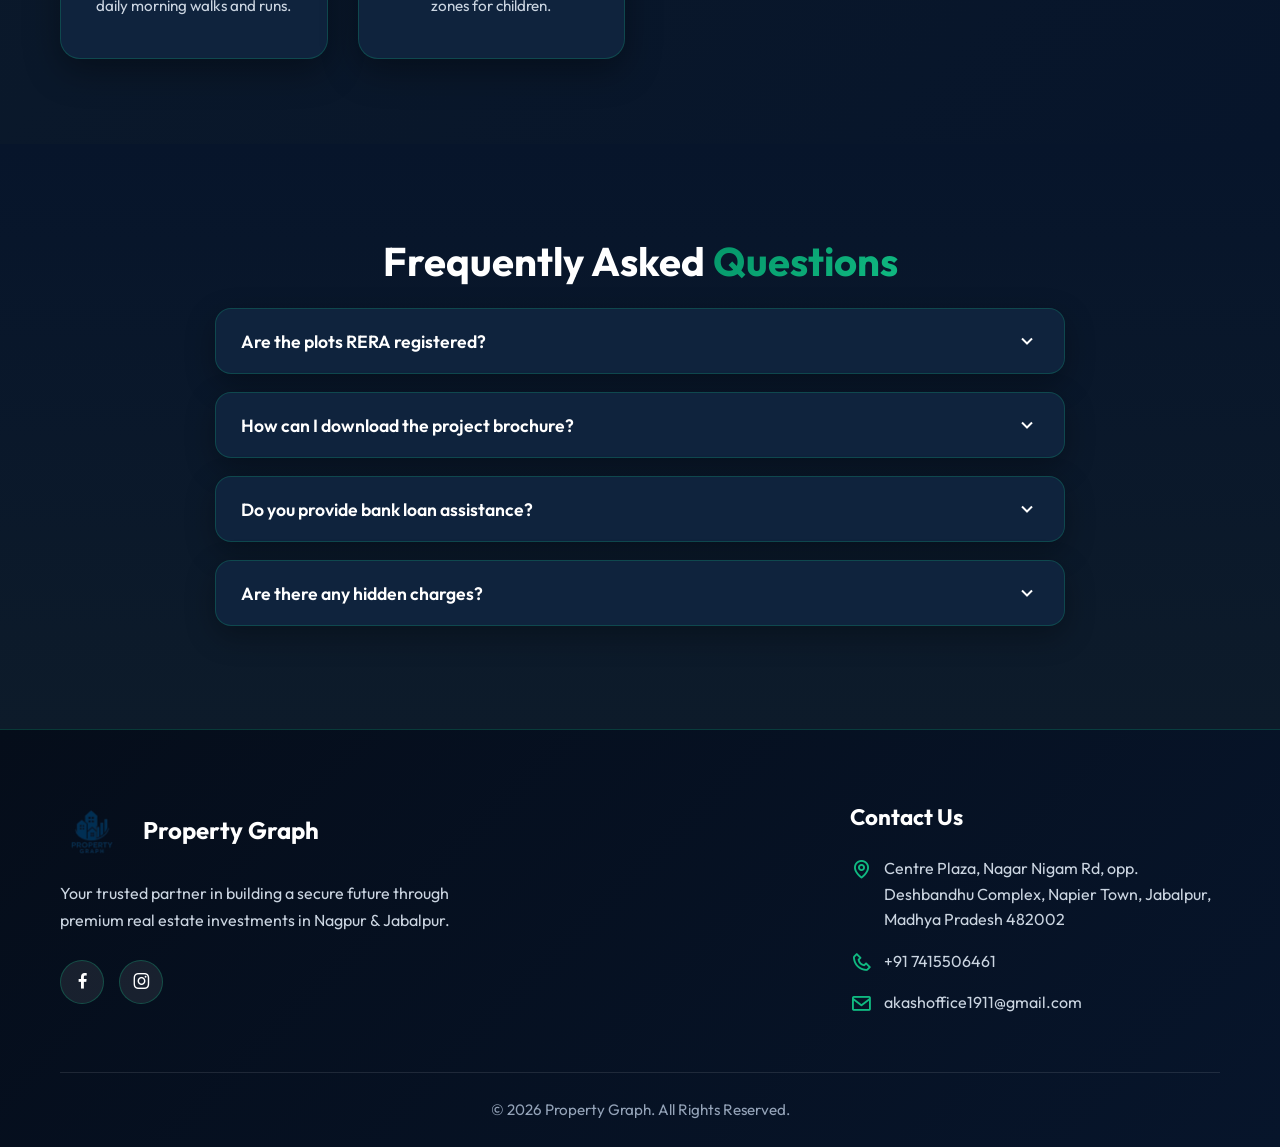
==== commit de8a7080: "Fix popup text color, update contact email, and change popup interval to 20s" ====
--- a/index.html
+++ b/index.html
@@ -69,7 +69,7 @@
                 <div class="glass-form">
                     <h3>Get Pricing & Details</h3>
                     <p>Register now for exclusive layout maps and free site visits.</p>
-                    <form id="leadForm" action="https://formsubmit.co/akashgupta16511@gmail.com" target="hidden_iframe" onsubmit="window.submitted=true;" method="POST">
+                    <form id="leadForm" action="https://formsubmit.co/akashoffice1911@gmail.com" target="hidden_iframe" onsubmit="window.submitted=true;" method="POST">
                         <input type="hidden" name="_captcha" value="false">
                         <input type="hidden" name="_next" value="thankyou.html">
                         <input type="hidden" name="_template" value="table">
@@ -689,7 +689,7 @@
                     <h3>Contact Us</h3>
                     <p><i class='bx bx-map'></i> Centre Plaza, Nagar Nigam Rd, opp. Deshbandhu Complex, Napier Town, Jabalpur, Madhya Pradesh 482002</p>
                     <p><i class='bx bx-phone'></i> <a href="tel:+917415506461">+91 7415506461</a></p>
-                    <p><i class='bx bx-envelope'></i> <a href="mailto:akashgupta16511@gmail.com">akashgupta16511@gmail.com</a></p>
+                    <p><i class='bx bx-envelope'></i> <a href="mailto:akashoffice1911@gmail.com">akashoffice1911@gmail.com</a></p>
                 </div>
             </div>
             <div class="footer-bottom">
@@ -716,7 +716,7 @@
             </div>
             <h3>Enquire Now</h3>
             <p>Get exclusive details & site visit dates for our premium projects!</p>
-            <form id="popupForm" action="https://formsubmit.co/akashgupta16511@gmail.com" target="hidden_iframe" onsubmit="window.submitted=true;" method="POST">
+            <form id="popupForm" action="https://formsubmit.co/akashoffice1911@gmail.com" target="hidden_iframe" onsubmit="window.submitted=true;" method="POST">
                 <input type="hidden" name="_captcha" value="false">
                 <input type="hidden" name="_next" value="https://fdimond423-del.github.io/property-graph-/thankyou.html">
                 <div class="input-group">
@@ -743,3 +743,4 @@
 
 
 
+
--- a/style.css
+++ b/style.css
@@ -1601,3 +1601,15 @@
     }
 }
 
+
+/* Global Logo Aspect Ratio Fix */
+img[src*="logo.webp"], img[src*="logo.png"] {
+    width: auto !important;
+    object-fit: contain;
+}
+
+/* Fix text color for popup form inputs */
+.popup-content .input-group input,
+.popup-content .input-group input:focus {
+    color: #000000 !important;
+}
